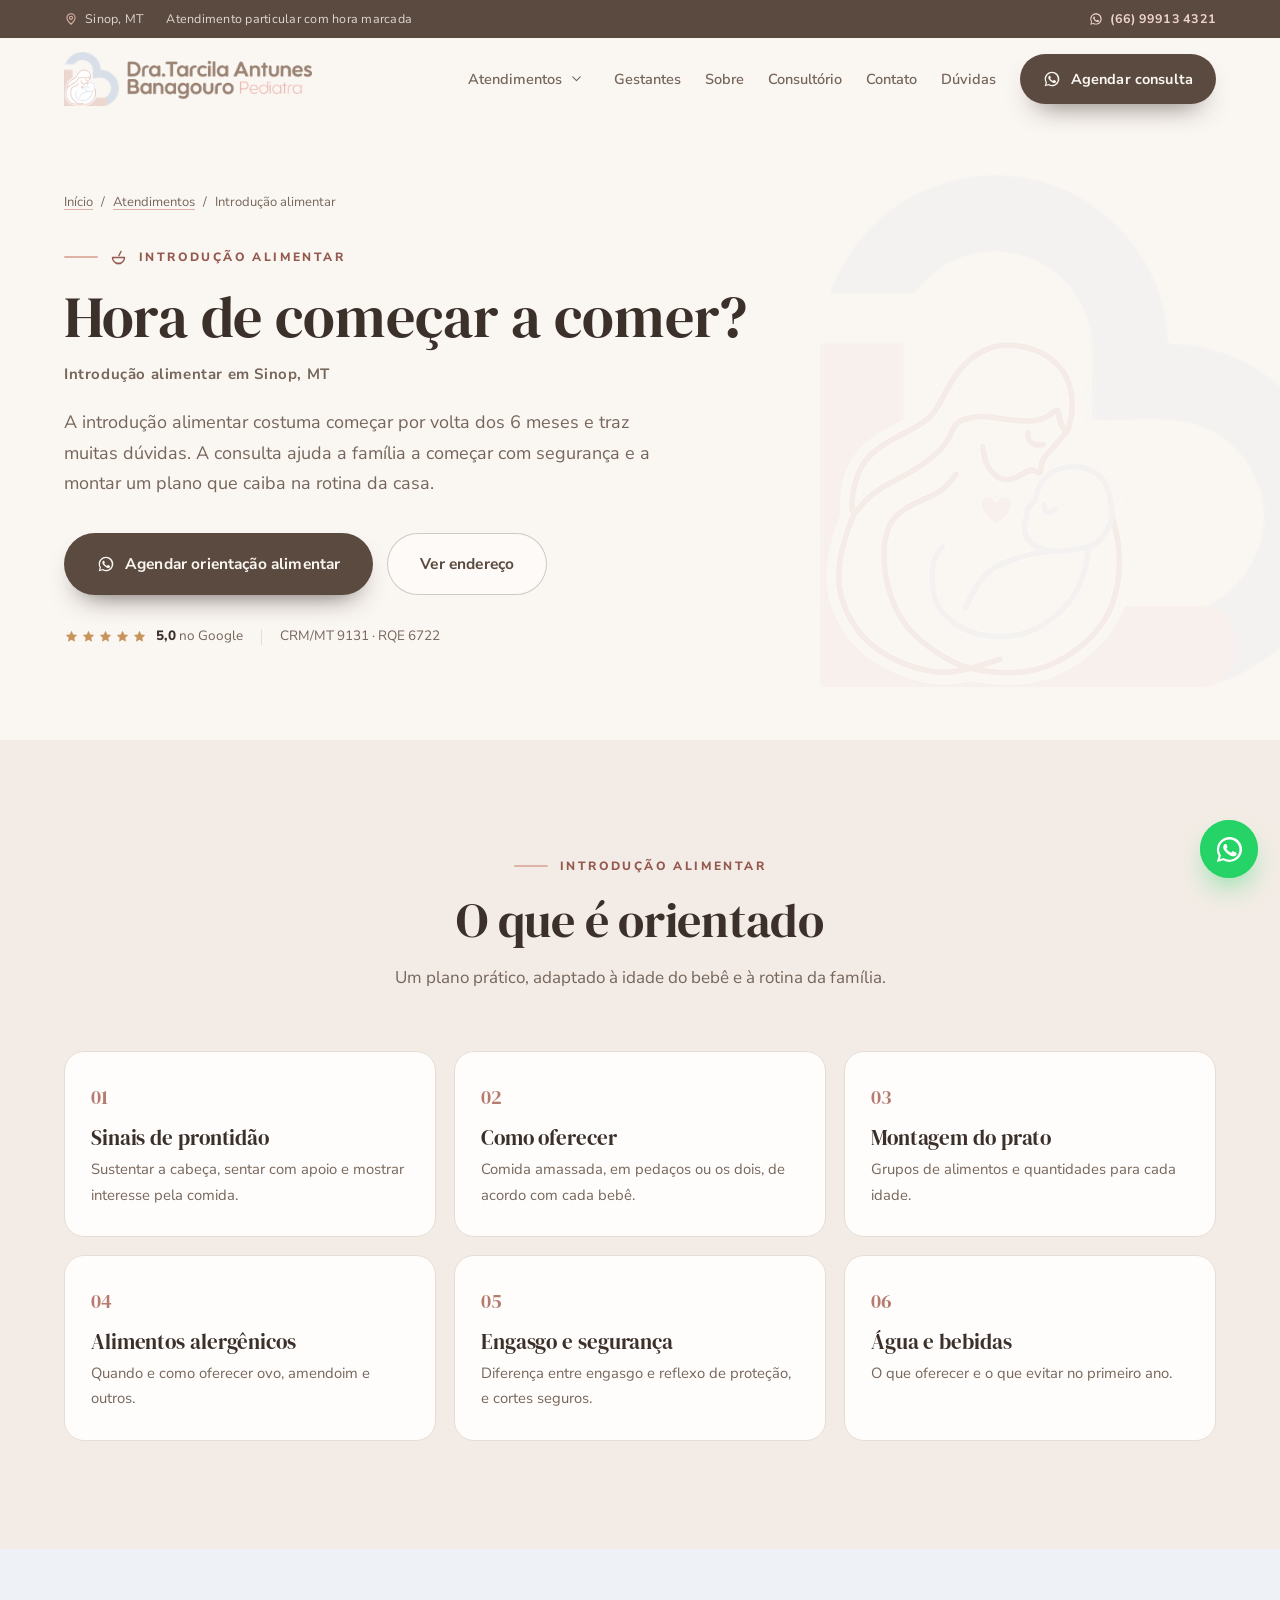
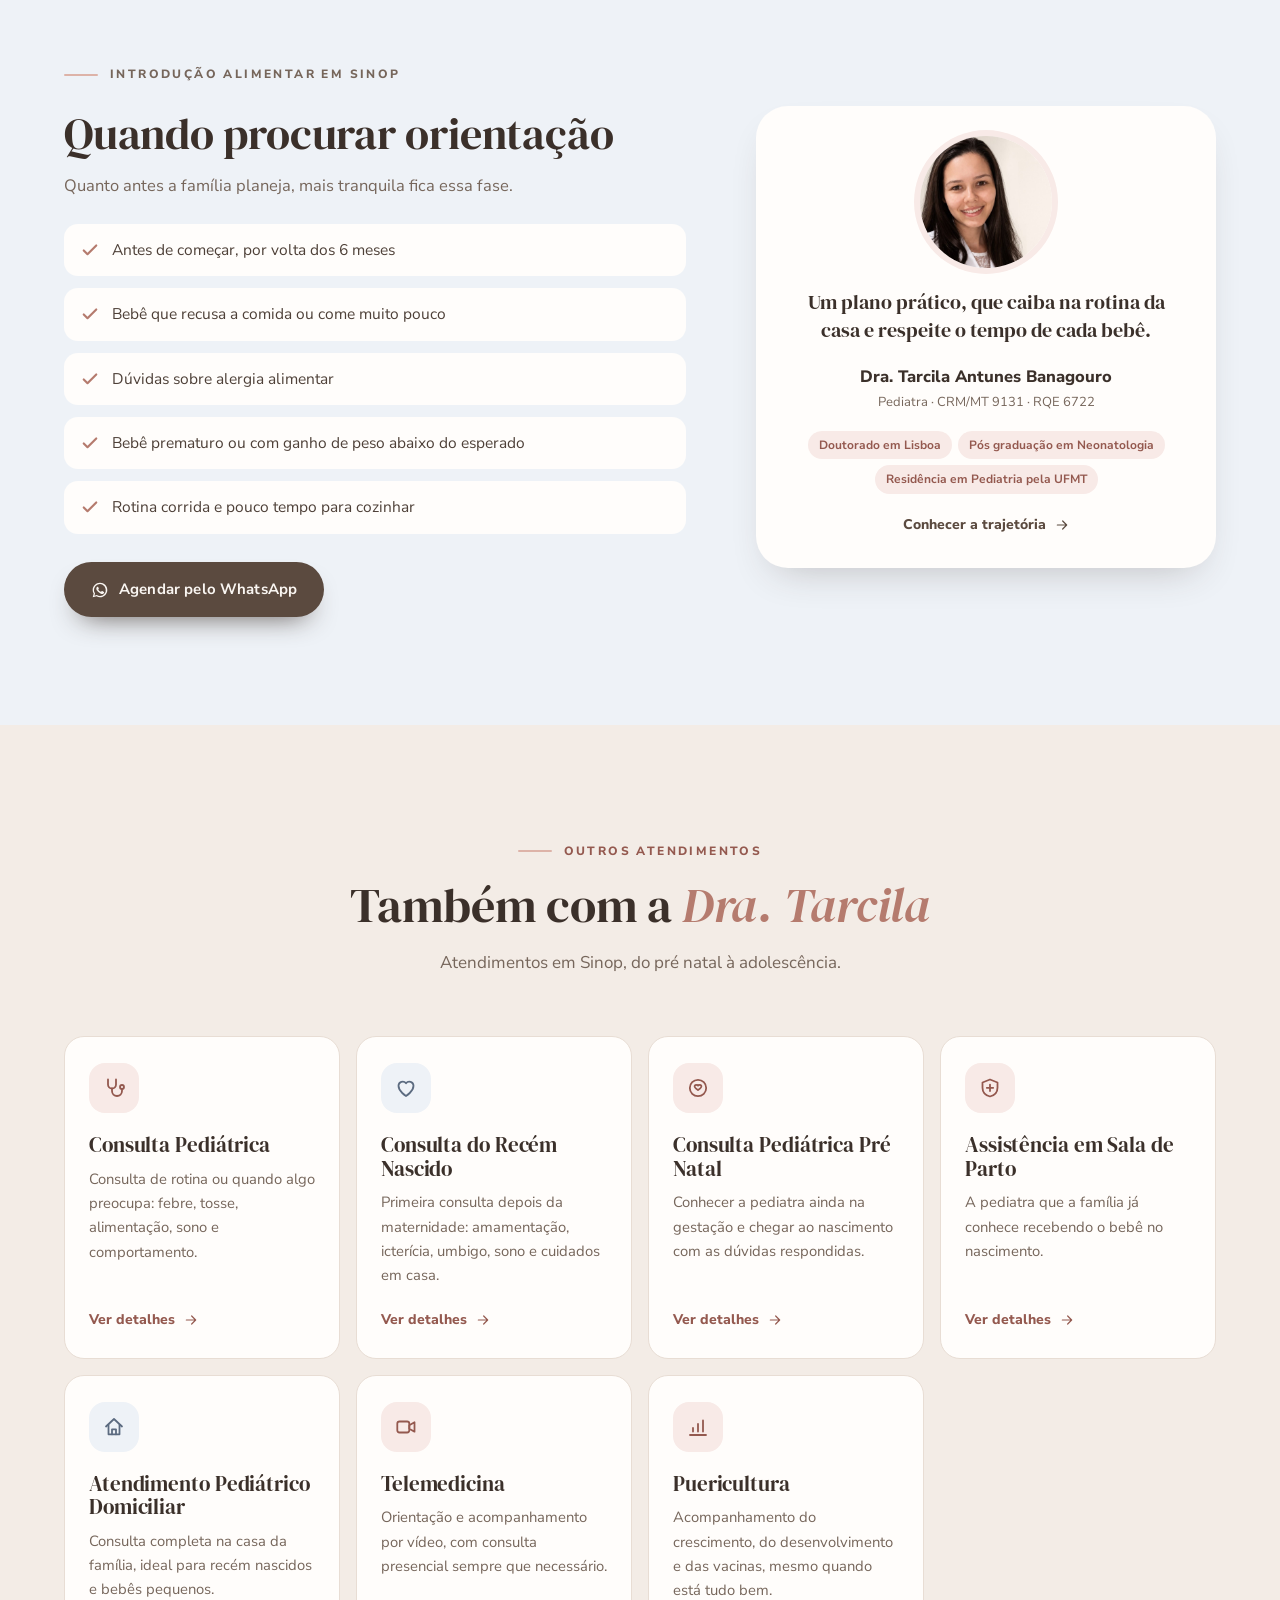
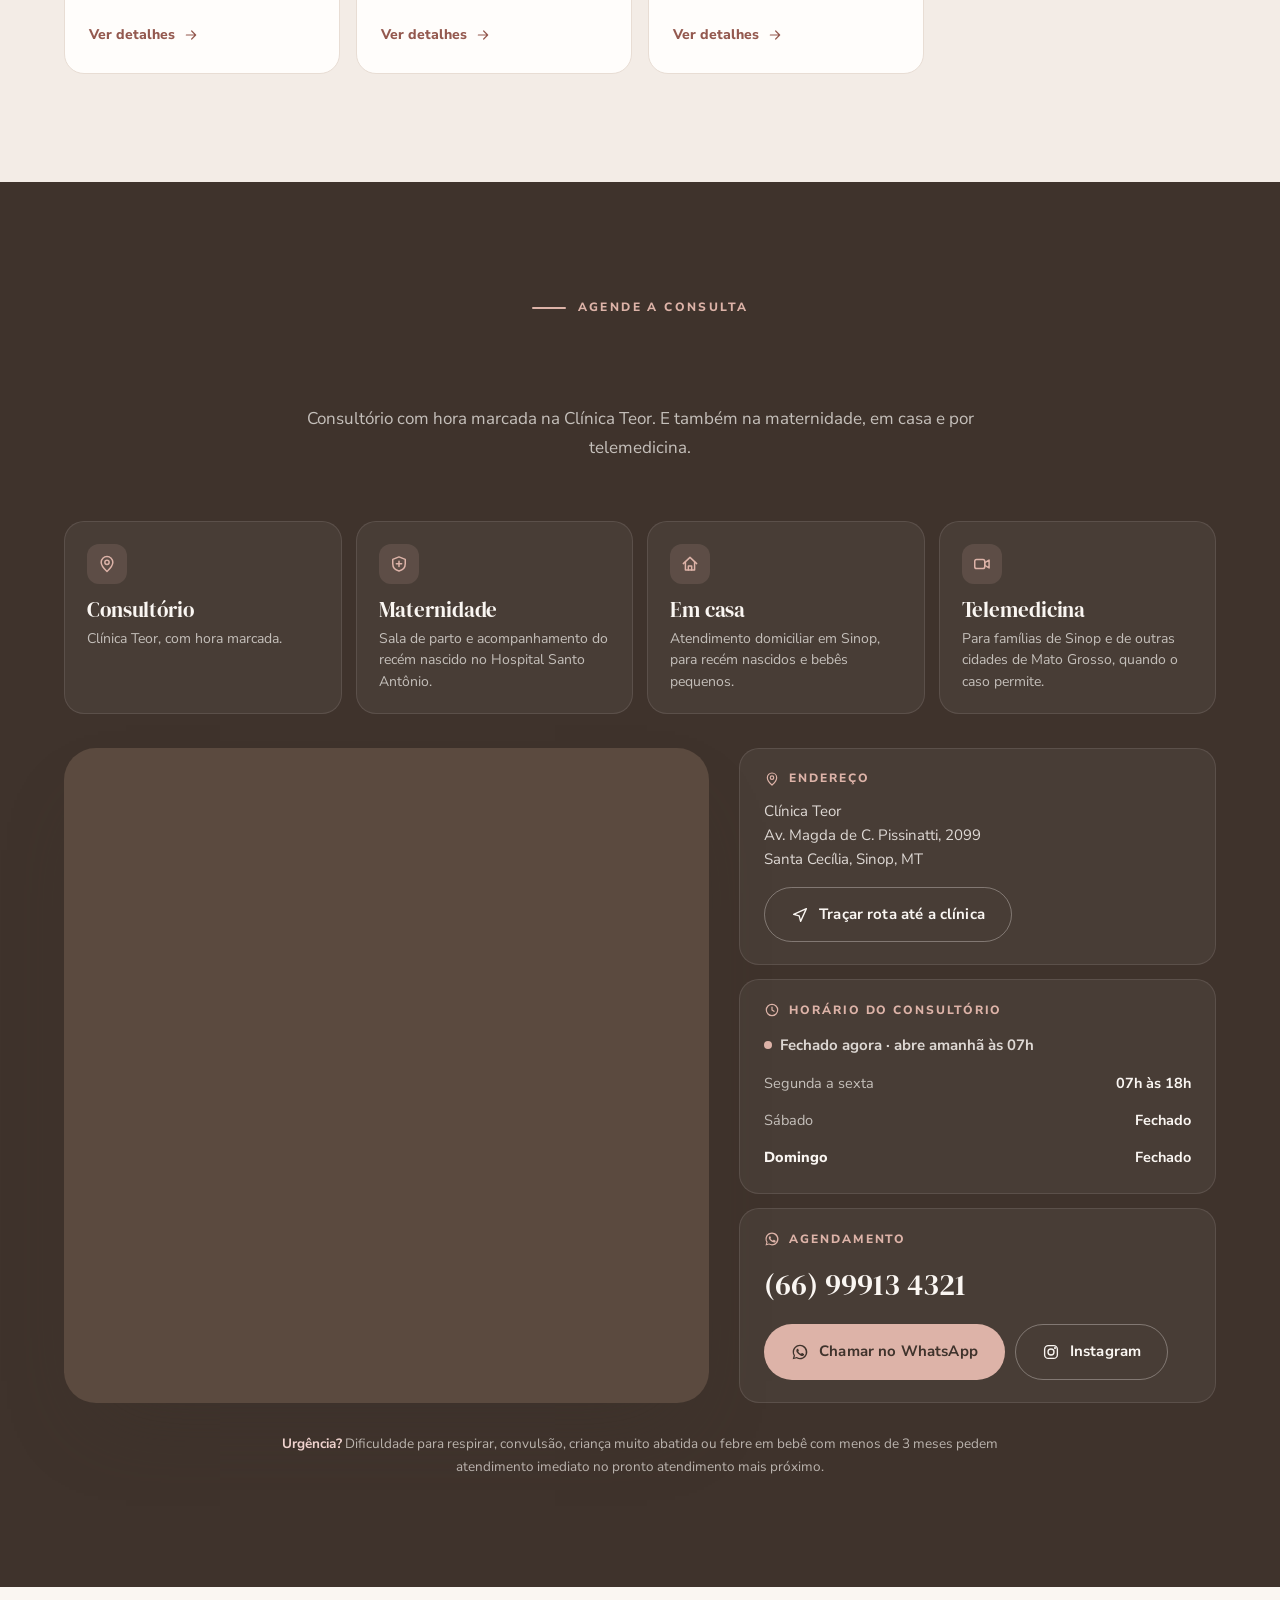
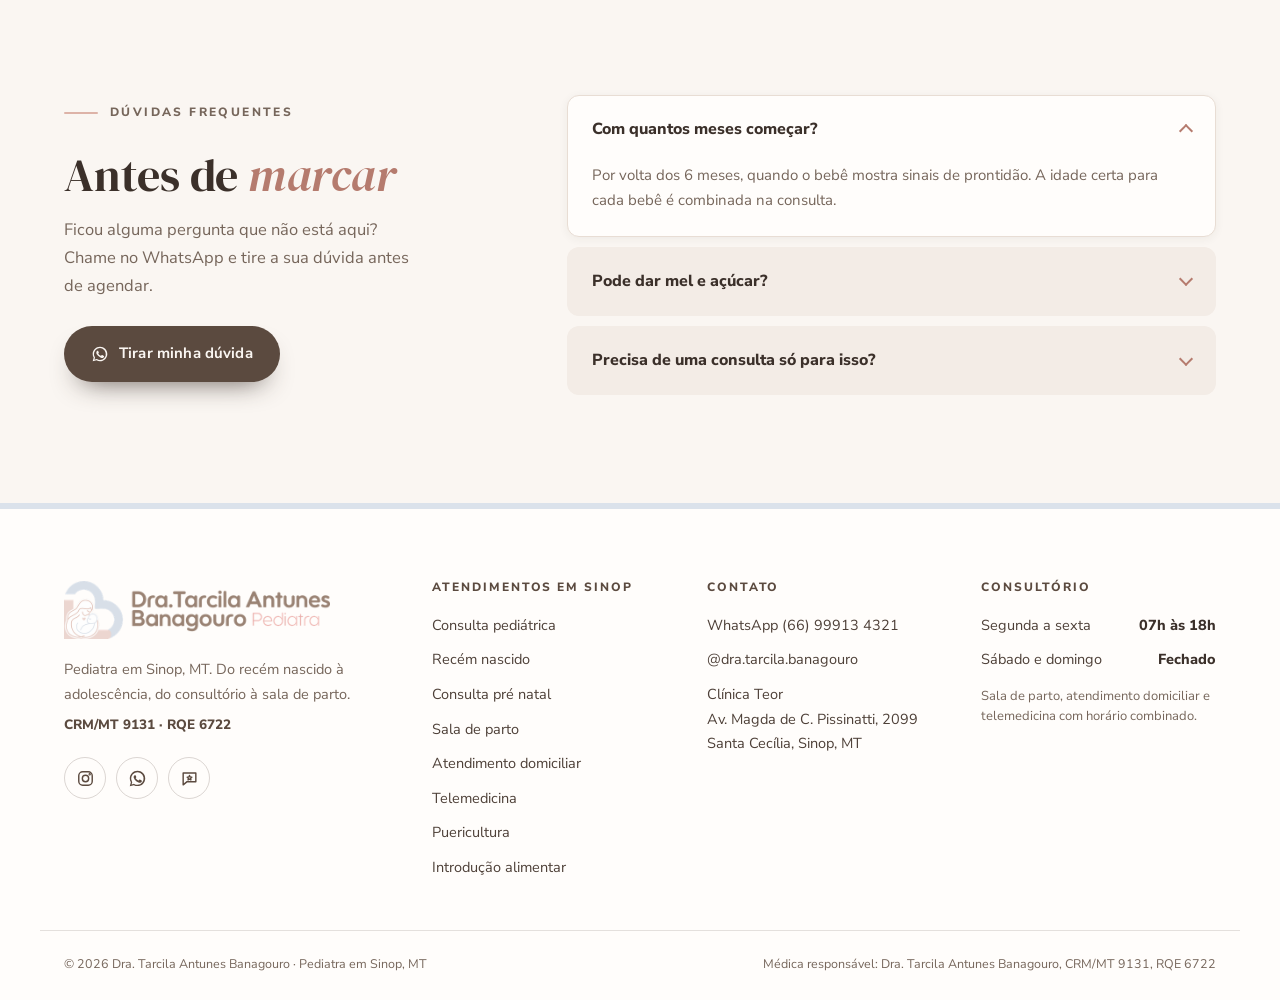
==== alimentacao/index.html @ 98c17cc5 "Celular: fecho da secao de gestantes sempre em 2 linhas Co-Authored-By: Claude Sonnet 5.5 <noreply@a" ====
<!doctype html>
<html lang="pt-BR">
<head>
<meta charset="utf-8">
<meta name="viewport" content="width=device-width, initial-scale=1, viewport-fit=cover">
<title>Introdução Alimentar em Sinop MT | Pediatra Dra. Tarcila Antunes Banagouro</title>
<meta name="description" content="Orientação de introdução alimentar em Sinop, MT: quando começar, sinais de prontidão, como oferecer e como montar o prato do bebê. Pediatra em Sinop.">
<meta name="robots" content="noindex, nofollow">
<link rel="canonical" href="https://www.dratarcilabanagouro.com.br/alimentacao/">
<meta name="geo.region" content="BR-MT">
<meta name="geo.placename" content="Sinop">
<meta name="geo.position" content="-11.834095;-55.535219">
<meta property="og:type" content="website">
<meta property="og:locale" content="pt_BR">
<meta property="og:site_name" content="Dra. Tarcila Antunes Banagouro">
<meta property="og:title" content="Introdução Alimentar em Sinop MT | Pediatra Dra. Tarcila Antunes Banagouro">
<meta property="og:description" content="Orientação de introdução alimentar em Sinop, MT: quando começar, sinais de prontidão, como oferecer e como montar o prato do bebê. Pediatra em Sinop.">
<meta property="og:url" content="https://www.dratarcilabanagouro.com.br/alimentacao/">
<meta property="og:image" content="https://www.dratarcilabanagouro.com.br/assets/img/og.jpg">
<meta property="og:image:width" content="1200">
<meta property="og:image:height" content="630">
<meta name="twitter:card" content="summary_large_image">
<meta name="theme-color" content="#FAF6F2">
<link rel="icon" type="image/png" href="/assets/img/favicon-64.png">
<link rel="apple-touch-icon" href="/assets/img/apple-touch-icon.png">
<link rel="preconnect" href="https://fonts.googleapis.com">
<link rel="preconnect" href="https://fonts.gstatic.com" crossorigin>
<link rel="stylesheet" href="https://fonts.googleapis.com/css2?family=DM+Serif+Display:ital@0;1&family=Nunito+Sans:opsz,wght@6..12,400;6..12,600;6..12,700;6..12,800&display=swap">
<link rel="stylesheet" href="/assets/style.css?v=9fff2f66">
<script>document.documentElement.classList.add('js')</script>
<script type="application/ld+json">{"@context": "https://schema.org", "@type": "Physician", "@id": "https://www.dratarcilabanagouro.com.br/#dra-tarcila", "name": "Dra. Tarcila Antunes Banagouro", "medicalSpecialty": "Pediatric", "description": "Pediatra em Sinop, MT. Consulta pediátrica, recém nascido, puericultura, consulta pré natal, sala de parto, atendimento domiciliar e telemedicina.", "url": "https://www.dratarcilabanagouro.com.br/", "image": "https://www.dratarcilabanagouro.com.br/assets/img/dra-tarcila-pediatra-sinop.jpg", "logo": "https://www.dratarcilabanagouro.com.br/assets/img/logo-simbolo.png", "telephone": "+5566999134321", "priceRange": "$$$", "address": {"@type": "PostalAddress", "streetAddress": "Av. Magda de C. Pissinatti, 2099, Clínica Teor", "addressLocality": "Sinop", "addressRegion": "MT", "postalCode": "78555-440", "addressCountry": "BR"}, "geo": {"@type": "GeoCoordinates", "latitude": -11.834095, "longitude": -55.535219}, "openingHoursSpecification": [{"@type": "OpeningHoursSpecification", "dayOfWeek": ["Monday", "Tuesday", "Wednesday", "Thursday", "Friday"], "opens": "07:00", "closes": "18:00"}], "areaServed": [{"@type": "City", "name": "Sinop"}, {"@type": "State", "name": "Mato Grosso"}], "hospitalAffiliation": {"@type": "Hospital", "name": "Hospital Santo Antônio", "address": {"@type": "PostalAddress", "addressLocality": "Sinop", "addressRegion": "MT", "addressCountry": "BR"}}, "alumniOf": [{"@type": "CollegeOrUniversity", "name": "UNIC"}, {"@type": "CollegeOrUniversity", "name": "Universidade Federal de Mato Grosso"}, {"@type": "CollegeOrUniversity", "name": "Universidade Católica Portuguesa"}], "availableService": [{"@type": "MedicalProcedure", "name": "Consulta Pediátrica"}, {"@type": "MedicalProcedure", "name": "Consulta do Recém Nascido"}, {"@type": "MedicalProcedure", "name": "Consulta Pediátrica Pré Natal"}, {"@type": "MedicalProcedure", "name": "Assistência em Sala de Parto"}, {"@type": "MedicalProcedure", "name": "Atendimento Pediátrico Domiciliar"}, {"@type": "MedicalProcedure", "name": "Telemedicina"}, {"@type": "MedicalProcedure", "name": "Puericultura"}, {"@type": "MedicalProcedure", "name": "Introdução Alimentar"}], "hasMap": "https://www.google.com/maps?cid=4104804225488390202", "sameAs": ["https://www.instagram.com/dra.tarcila.banagouro/", "https://www.google.com/maps?cid=4104804225488390202"], "isAcceptingNewPatients": true, "paymentAccepted": "Particular"}</script>
<script type="application/ld+json">{"@context": "https://schema.org", "@type": "FAQPage", "mainEntity": [{"@type": "Question", "name": "Com quantos meses começar?", "acceptedAnswer": {"@type": "Answer", "text": "Por volta dos 6 meses, quando o bebê mostra sinais de prontidão. A idade certa para cada bebê é combinada na consulta."}}, {"@type": "Question", "name": "Pode dar mel e açúcar?", "acceptedAnswer": {"@type": "Answer", "text": "Mel não deve ser oferecido antes de 1 ano, e o açúcar deve ser evitado até os 2 anos."}}, {"@type": "Question", "name": "Precisa de uma consulta só para isso?", "acceptedAnswer": {"@type": "Answer", "text": "Pode ser parte da consulta de rotina ou uma consulta dedicada, quando a família quer um plano mais detalhado."}}]}</script>
<script type="application/ld+json">{"@context": "https://schema.org", "@type": "BreadcrumbList", "itemListElement": [{"@type": "ListItem", "position": 1, "name": "Início", "item": "https://www.dratarcilabanagouro.com.br/"}, {"@type": "ListItem", "position": 2, "name": "Introdução alimentar", "item": "https://www.dratarcilabanagouro.com.br/alimentacao/"}]}</script>
<script type="application/ld+json">{"@context": "https://schema.org", "@type": "MedicalWebPage", "name": "Introdução Alimentar em Sinop MT | Pediatra Dra. Tarcila Antunes Banagouro", "url": "https://www.dratarcilabanagouro.com.br/alimentacao/", "inLanguage": "pt-BR", "about": {"@type": "MedicalProcedure", "name": "Introdução Alimentar"}, "author": {"@id": "https://www.dratarcilabanagouro.com.br/#dra-tarcila"}, "reviewedBy": {"@id": "https://www.dratarcilabanagouro.com.br/#dra-tarcila"}, "audience": {"@type": "PeopleAudience", "geographicArea": {"@type": "City", "name": "Sinop"}}}</script>
</head>
<body>
<a class="skip" href="#conteudo">Ir para o conteúdo</a>
<div class="progress" aria-hidden="true"><span id="progress"></span></div>
<svg width="0" height="0" style="position:absolute" aria-hidden="true" focusable="false">
  <symbol id="i-wa" viewBox="0 0 32 32"><path d="M16 3C8.8 3 3 8.8 3 16c0 2.3.6 4.5 1.8 6.4L3 29l6.8-1.8c1.9 1 4 1.6 6.2 1.6 7.2 0 13-5.8 13-13S23.2 3 16 3zm0 23.6c-2 0-3.9-.5-5.5-1.5l-.4-.2-4 1.1 1.1-3.9-.3-.4a10.5 10.5 0 1 1 9.1 4.9zm5.9-7.9c-.3-.2-1.9-.9-2.2-1-.3-.1-.5-.2-.7.2s-.8 1-1 1.2c-.2.2-.4.2-.7.1a8.6 8.6 0 0 1-4.3-3.7c-.3-.6.3-.5.9-1.7.1-.2 0-.4 0-.6s-.7-1.7-1-2.3c-.2-.6-.5-.5-.7-.5h-.6c-.2 0-.6.1-.9.4-.3.4-1.2 1.2-1.2 2.8s1.2 3.2 1.4 3.5c.2.2 2.4 3.7 5.9 5.1 2.2.9 3 1 4.1.8.7-.1 2-.8 2.2-1.6.3-.8.3-1.5.2-1.6-.1-.2-.3-.3-.6-.4z"/></symbol>
  <symbol id="i-star" viewBox="0 0 24 24"><path d="M12 2.8l2.8 5.8 6.3.9-4.6 4.4 1.1 6.3L12 17.2l-5.6 3 1.1-6.3L2.9 9.5l6.3-.9z"/></symbol>
  <symbol id="i-pin" viewBox="0 0 24 24"><path d="M12 21s-7-6.2-7-11a7 7 0 0 1 14 0c0 4.8-7 11-7 11z"/><circle cx="12" cy="10" r="2.6"/></symbol>
  <symbol id="i-route" viewBox="0 0 24 24"><path d="M3.5 11.2l17-7.7-7.7 17-1.9-7.4z"/></symbol>
  <symbol id="i-ig" viewBox="0 0 24 24"><rect x="3.5" y="3.5" width="17" height="17" rx="5"/><circle cx="12" cy="12" r="4"/><circle cx="17.3" cy="6.7" r=".6"/></symbol>
  <symbol id="i-clock" viewBox="0 0 24 24"><circle cx="12" cy="12" r="8.5"/><path d="M12 7.5V12l3 2"/></symbol>
  <symbol id="i-arrow" viewBox="0 0 24 24"><path d="M5 12h14M13 6l6 6-6 6"/></symbol>
  <symbol id="i-check" viewBox="0 0 24 24"><path d="M4.5 12.5l4.5 4.5 10.5-10.5"/></symbol>
  <symbol id="i-chev" viewBox="0 0 24 24"><path d="M6 9.5l6 6 6-6"/></symbol>
  <symbol id="i-review" viewBox="0 0 24 24"><path d="M4 5h16v11H9l-5 4z"/><path d="M12 8.2l.9 1.9 2 .3-1.5 1.4.4 2-1.8-1-1.8 1 .4-2-1.5-1.4 2-.3z"/></symbol>
  <symbol id="i-prenatal" viewBox="0 0 24 24"><circle cx="12" cy="12" r="8.2"/><path d="M12 9.6c-.9-1.1-2.6-1.1-3.3.1-.6 1.1.2 2.1 3.3 4.4 3.1-2.3 3.9-3.3 3.3-4.4-.7-1.2-2.4-1.2-3.3-.1z"/></symbol>
  <symbol id="i-assist" viewBox="0 0 24 24"><path d="M12 3.5l7.5 3v5.2c0 4.4-3.1 7.6-7.5 8.8-4.4-1.2-7.5-4.4-7.5-8.8V6.5z"/><path d="M12 8.6v6.4M8.8 11.8h6.4"/></symbol>
  <symbol id="i-home" viewBox="0 0 24 24"><path d="M4 11.5L12 4l8 7.5"/><path d="M6.5 10v9.3h11V10"/><path d="M10 19.3v-5h4v5"/></symbol>
  <symbol id="i-video" viewBox="0 0 24 24"><rect x="3.3" y="6.5" width="12" height="11" rx="2.2"/><path d="M15.3 10.3l5.2-3v9.4l-5.2-3z"/></symbol>
  <symbol id="i-steth" viewBox="0 0 24 24"><path d="M6 3.5v5a4 4 0 0 0 8 0v-5"/><path d="M10 12.5v2.5a5 5 0 0 0 10 0v-2"/><circle cx="20" cy="11" r="2"/></symbol>
  <symbol id="i-grow" viewBox="0 0 24 24"><path d="M4 20h16"/><path d="M7 16.5v-3.5M12 16.5V9M17 16.5V5.5"/></symbol>
  <symbol id="i-heart" viewBox="0 0 24 24"><path d="M12 20s-7.5-4.6-7.5-10.2A4.2 4.2 0 0 1 12 7.2a4.2 4.2 0 0 1 7.5 2.6C19.5 15.4 12 20 12 20z"/></symbol>
  <symbol id="i-bowl" viewBox="0 0 24 24"><path d="M3.5 12h17a8.5 8.5 0 0 1-17 0z"/><path d="M15.5 3.5l-3 6"/><path d="M9 20.5h6"/></symbol>
  <symbol id="i-cap" viewBox="0 0 24 24"><path d="M2.5 9.5L12 5l9.5 4.5L12 14z"/><path d="M6.5 11.5v4.2c0 1.6 2.5 3 5.5 3s5.5-1.4 5.5-3v-4.2"/><path d="M21.5 9.5v5"/></symbol>
  <symbol id="i-phone" viewBox="0 0 24 24"><path d="M6.5 4h3l1.5 4-2 1.5a11 11 0 0 0 5.5 5.5L16 13l4 1.5v3a2 2 0 0 1-2.2 2A15.5 15.5 0 0 1 4 6.2 2 2 0 0 1 6.5 4z"/></symbol>
</svg>
<div class="topbar">
  <div class="wrap topbar-in">
    <span class="tb-item"><svg class="ic" aria-hidden="true" focusable="false"><use href="#i-pin"></use></svg>Sinop, MT</span>
    <span class="tb-item tb-hide">Atendimento particular com hora marcada</span>
    <a class="tb-link" href="https://wa.me/5566999134321?text=Ol%C3%A1%21%20Vim%20pelo%20site%20e%20gostaria%20de%20agendar%20uma%20consulta%20com%20a%20Dra.%20Tarcila." target="_blank" rel="noopener"><svg class="ic fill" aria-hidden="true" focusable="false"><use href="#i-wa"></use></svg>(66) 99913 4321</a>
  </div>
</div>
<div class="nav-backdrop" id="navBackdrop" aria-hidden="true"></div>
<header class="header" id="header">
  <div class="wrap header-in">
    <a class="brand" href="/" aria-label="Dra. Tarcila Antunes Banagouro, pediatra em Sinop. Página inicial">
      <img src="/assets/img/logo-horizontal.png" alt="" width="303" height="66">
    </a>
    <nav class="nav" id="nav" aria-label="Principal">
      <div class="nav-item has-sub">
        <a class="nav-link" href="/#atendimentos">Atendimentos</a>
        <button class="sub-toggle" type="button" aria-expanded="false" aria-controls="sub-atend" aria-label="Mostrar todos os atendimentos"><svg class="ic" aria-hidden="true" focusable="false"><use href="#i-chev"></use></svg></button>
        <div class="sub" id="sub-atend"><a href="/consulta/"><svg class="ic" aria-hidden="true" focusable="false"><use href="#i-steth"></use></svg><span>Consulta pediátrica</span></a><a href="/bebe/"><svg class="ic" aria-hidden="true" focusable="false"><use href="#i-heart"></use></svg><span>Recém nascido</span></a><a href="/prenatal/"><svg class="ic" aria-hidden="true" focusable="false"><use href="#i-prenatal"></use></svg><span>Consulta pré natal</span></a><a href="/parto/"><svg class="ic" aria-hidden="true" focusable="false"><use href="#i-assist"></use></svg><span>Sala de parto</span></a><a href="/domiciliar/"><svg class="ic" aria-hidden="true" focusable="false"><use href="#i-home"></use></svg><span>Atendimento domiciliar</span></a><a href="/telemedicina/"><svg class="ic" aria-hidden="true" focusable="false"><use href="#i-video"></use></svg><span>Telemedicina</span></a><a href="/puericultura/"><svg class="ic" aria-hidden="true" focusable="false"><use href="#i-grow"></use></svg><span>Puericultura</span></a><a href="/alimentacao/" aria-current="page"><svg class="ic" aria-hidden="true" focusable="false"><use href="#i-bowl"></use></svg><span>Introdução alimentar</span></a></div>
      </div>
      <a class="nav-link" href="/#gestantes">Gestantes</a>
      <a class="nav-link" href="/#sobre">Sobre</a>
      <a class="nav-link" href="/#espaco">Consultório</a>
      <a class="nav-link" href="/#contato">Contato</a>
      <a class="nav-link" href="/#duvidas">Dúvidas</a>
      <a class="btn btn-1 nav-cta" href="https://wa.me/5566999134321?text=Ol%C3%A1%21%20Vim%20pelo%20site%20e%20gostaria%20de%20agendar%20uma%20consulta%20com%20a%20Dra.%20Tarcila." target="_blank" rel="noopener"><svg class="ic fill" aria-hidden="true" focusable="false"><use href="#i-wa"></use></svg>Agendar consulta</a>
    </nav>
    <button class="burger" id="burger" type="button" aria-label="Abrir menu" aria-expanded="false" aria-controls="nav"><span></span><span></span><span></span></button>
  </div>
</header>
<main id="conteudo">
<section class="hero hero-sub">
  <div class="hero-pattern" aria-hidden="true"></div>
  <img class="hero-mark" src="/assets/img/logo-simbolo.png" alt="" aria-hidden="true" width="512" height="504">
  <div class="wrap">
    <div class="hero-copy hero-copy-sub">
      <nav class="crumbs reveal" aria-label="Você está em"><a href="/">Início</a><span aria-hidden="true">/</span><a href="/#atendimentos">Atendimentos</a><span aria-hidden="true">/</span><span aria-current="page">Introdução alimentar</span></nav>
      <p class="kicker reveal"><svg class="ic" aria-hidden="true" focusable="false"><use href="#i-bowl"></use></svg>Introdução Alimentar</p>
      <h1 class="reveal d1">Hora de começar a comer? <span class="h1-sub">Introdução alimentar em Sinop, MT</span></h1>
      <p class="lede reveal d2">A introdução alimentar costuma começar por volta dos 6 meses e traz muitas dúvidas. A consulta ajuda a família a começar com segurança e a montar um plano que caiba na rotina da casa.</p>
      <div class="hero-cta reveal d3">
        <a class="btn btn-1 btn-lg" href="https://wa.me/5566999134321?text=Ol%C3%A1%21%20Vim%20pelo%20site%20e%20gostaria%20de%20agendar%20uma%20orienta%C3%A7%C3%A3o%20de%20introdu%C3%A7%C3%A3o%20alimentar%20com%20a%20Dra.%20Tarcila." target="_blank" rel="noopener"><svg class="ic fill" aria-hidden="true" focusable="false"><use href="#i-wa"></use></svg>Agendar orientação alimentar</a>
        <a class="btn btn-ghost btn-lg" href="#contato">Ver endereço</a>
      </div>
      <div class="reveal d4"><div class="proof">
        <a href="https://www.google.com/maps?cid=4104804225488390202" target="_blank" rel="noopener"><span class="stars" aria-hidden="true"><svg class="ic fill" aria-hidden="true" focusable="false"><use href="#i-star"></use></svg><svg class="ic fill" aria-hidden="true" focusable="false"><use href="#i-star"></use></svg><svg class="ic fill" aria-hidden="true" focusable="false"><use href="#i-star"></use></svg><svg class="ic fill" aria-hidden="true" focusable="false"><use href="#i-star"></use></svg><svg class="ic fill" aria-hidden="true" focusable="false"><use href="#i-star"></use></svg></span><span><b>5,0</b> no Google</span></a>
        <span class="proof-sep" aria-hidden="true"></span>
        <span>CRM/MT 9131 · RQE 6722</span>
      </div></div>
    </div>
  </div>
</section>

<section class="section evals-sec">
  <div class="wrap">
    <header class="sec-head">
      <p class="kicker reveal">Introdução alimentar</p>
      <h2 class="reveal d1">O que é orientado</h2>
      <p class="sec-sub reveal d2">Um plano prático, adaptado à idade do bebê e à rotina da família.</p>
    </header>
    <div class="evals">
      <div class="eval reveal d0"><span class="eval-n">01</span><h3>Sinais de prontidão</h3><p>Sustentar a cabeça, sentar com apoio e mostrar interesse pela comida.</p></div>
      <div class="eval reveal d1"><span class="eval-n">02</span><h3>Como oferecer</h3><p>Comida amassada, em pedaços ou os dois, de acordo com cada bebê.</p></div>
      <div class="eval reveal d2"><span class="eval-n">03</span><h3>Montagem do prato</h3><p>Grupos de alimentos e quantidades para cada idade.</p></div>
      <div class="eval reveal d0"><span class="eval-n">04</span><h3>Alimentos alergênicos</h3><p>Quando e como oferecer ovo, amendoim e outros.</p></div>
      <div class="eval reveal d1"><span class="eval-n">05</span><h3>Engasgo e segurança</h3><p>Diferença entre engasgo e reflexo de proteção, e cortes seguros.</p></div>
      <div class="eval reveal d2"><span class="eval-n">06</span><h3>Água e bebidas</h3><p>O que oferecer e o que evitar no primeiro ano.</p></div>
    </div>
  </div>
</section>

<section class="section quando">
  <div class="wrap quando-in">
    <div class="quando-copy">
      <p class="kicker reveal">Introdução alimentar em Sinop</p>
      <h2 class="reveal d1">Quando procurar orientação</h2>
      <p class="reveal d2">Quanto antes a família planeja, mais tranquila fica essa fase.</p>
      <ul class="checks reveal d2">
        <li><svg class="ic" aria-hidden="true" focusable="false"><use href="#i-check"></use></svg><span>Antes de começar, por volta dos 6 meses</span></li>
        <li><svg class="ic" aria-hidden="true" focusable="false"><use href="#i-check"></use></svg><span>Bebê que recusa a comida ou come muito pouco</span></li>
        <li><svg class="ic" aria-hidden="true" focusable="false"><use href="#i-check"></use></svg><span>Dúvidas sobre alergia alimentar</span></li>
        <li><svg class="ic" aria-hidden="true" focusable="false"><use href="#i-check"></use></svg><span>Bebê prematuro ou com ganho de peso abaixo do esperado</span></li>
        <li><svg class="ic" aria-hidden="true" focusable="false"><use href="#i-check"></use></svg><span>Rotina corrida e pouco tempo para cozinhar</span></li>
      </ul>
      
      <a class="btn btn-1 reveal d3" href="https://wa.me/5566999134321?text=Ol%C3%A1%21%20Vim%20pelo%20site%20e%20gostaria%20de%20agendar%20uma%20orienta%C3%A7%C3%A3o%20de%20introdu%C3%A7%C3%A3o%20alimentar%20com%20a%20Dra.%20Tarcila." target="_blank" rel="noopener"><svg class="ic fill" aria-hidden="true" focusable="false"><use href="#i-wa"></use></svg>Agendar pelo WhatsApp</a>
    </div>
    <aside class="medica reveal d2" aria-label="Sobre a pediatra">
      <img src="/assets/img/dra-tarcila-pediatra-sinop.jpg" alt="Dra. Tarcila Antunes Banagouro" width="780" height="975" loading="lazy">
      <blockquote><p>Um plano prático, que caiba na rotina da casa e respeite o tempo de cada bebê.</p></blockquote>
      <p class="medica-nome">Dra. Tarcila Antunes Banagouro</p>
      <p class="medica-crm">Pediatra · CRM/MT 9131 · RQE 6722</p>
      <ul class="medica-tags">
        <li>Doutorado em Lisboa</li><li>Pós graduação em Neonatologia</li><li>Residência em Pediatria pela UFMT</li>
      </ul>
      <a class="medica-link" href="/#sobre">Conhecer a trajetória <svg class="ic" aria-hidden="true" focusable="false"><use href="#i-arrow"></use></svg></a>
    </aside>
  </div>
</section>
<section class="section outros">
  <div class="wrap">
    <header class="sec-head">
      <p class="kicker reveal">Outros atendimentos</p>
      <h2 class="reveal d1">Também com a <em>Dra. Tarcila</em></h2>
      <p class="sec-sub reveal d2">Atendimentos em Sinop, do pré natal à adolescência.</p>
    </header>
    <div class="cards cards-sm">
      <article class="card reveal">
        <span class="card-ic"><svg class="ic" aria-hidden="true" focusable="false"><use href="#i-steth"></use></svg></span>
        <h3>Consulta Pediátrica</h3>
        <p>Consulta de rotina ou quando algo preocupa: febre, tosse, alimentação, sono e comportamento.</p>
        <a class="card-link" href="/consulta/">Ver detalhes <svg class="ic" aria-hidden="true" focusable="false"><use href="#i-arrow"></use></svg></a>
      </article>
      <article class="card reveal">
        <span class="card-ic"><svg class="ic" aria-hidden="true" focusable="false"><use href="#i-heart"></use></svg></span>
        <h3>Consulta do Recém Nascido</h3>
        <p>Primeira consulta depois da maternidade: amamentação, icterícia, umbigo, sono e cuidados em casa.</p>
        <a class="card-link" href="/bebe/">Ver detalhes <svg class="ic" aria-hidden="true" focusable="false"><use href="#i-arrow"></use></svg></a>
      </article>
      <article class="card reveal">
        <span class="card-ic"><svg class="ic" aria-hidden="true" focusable="false"><use href="#i-prenatal"></use></svg></span>
        <h3>Consulta Pediátrica Pré Natal</h3>
        <p>Conhecer a pediatra ainda na gestação e chegar ao nascimento com as dúvidas respondidas.</p>
        <a class="card-link" href="/prenatal/">Ver detalhes <svg class="ic" aria-hidden="true" focusable="false"><use href="#i-arrow"></use></svg></a>
      </article>
      <article class="card reveal">
        <span class="card-ic"><svg class="ic" aria-hidden="true" focusable="false"><use href="#i-assist"></use></svg></span>
        <h3>Assistência em Sala de Parto</h3>
        <p>A pediatra que a família já conhece recebendo o bebê no nascimento.</p>
        <a class="card-link" href="/parto/">Ver detalhes <svg class="ic" aria-hidden="true" focusable="false"><use href="#i-arrow"></use></svg></a>
      </article>
      <article class="card reveal">
        <span class="card-ic"><svg class="ic" aria-hidden="true" focusable="false"><use href="#i-home"></use></svg></span>
        <h3>Atendimento Pediátrico Domiciliar</h3>
        <p>Consulta completa na casa da família, ideal para recém nascidos e bebês pequenos.</p>
        <a class="card-link" href="/domiciliar/">Ver detalhes <svg class="ic" aria-hidden="true" focusable="false"><use href="#i-arrow"></use></svg></a>
      </article>
      <article class="card reveal">
        <span class="card-ic"><svg class="ic" aria-hidden="true" focusable="false"><use href="#i-video"></use></svg></span>
        <h3>Telemedicina</h3>
        <p>Orientação e acompanhamento por vídeo, com consulta presencial sempre que necessário.</p>
        <a class="card-link" href="/telemedicina/">Ver detalhes <svg class="ic" aria-hidden="true" focusable="false"><use href="#i-arrow"></use></svg></a>
      </article>
      <article class="card reveal">
        <span class="card-ic"><svg class="ic" aria-hidden="true" focusable="false"><use href="#i-grow"></use></svg></span>
        <h3>Puericultura</h3>
        <p>Acompanhamento do crescimento, do desenvolvimento e das vacinas, mesmo quando está tudo bem.</p>
        <a class="card-link" href="/puericultura/">Ver detalhes <svg class="ic" aria-hidden="true" focusable="false"><use href="#i-arrow"></use></svg></a>
      </article>
    </div>
  </div>
</section>

<section class="section contato" id="contato">
  <div class="wrap">
    <header class="sec-head sec-head-light">
      <p class="kicker reveal">Agende a consulta</p>
      <h2 class="reveal d1">Pediatra em <em>Sinop, Mato Grosso</em></h2>
      <p class="sec-sub reveal d2">Consultório com hora marcada na Clínica Teor. E também na maternidade, em casa e por telemedicina.</p>
    </header>
    <div class="locais">
      <div class="local reveal d0">
        <span class="local-ic"><svg class="ic" aria-hidden="true" focusable="false"><use href="#i-pin"></use></svg></span>
        <h3>Consultório</h3>
        <p>Clínica Teor, com hora marcada.</p>
      </div>
      <div class="local reveal d1">
        <span class="local-ic"><svg class="ic" aria-hidden="true" focusable="false"><use href="#i-assist"></use></svg></span>
        <h3>Maternidade</h3>
        <p>Sala de parto e acompanhamento do recém nascido no Hospital Santo Antônio.</p>
      </div>
      <div class="local reveal d2">
        <span class="local-ic"><svg class="ic" aria-hidden="true" focusable="false"><use href="#i-home"></use></svg></span>
        <h3>Em casa</h3>
        <p>Atendimento domiciliar em Sinop, para recém nascidos e bebês pequenos.</p>
      </div>
      <div class="local reveal d3">
        <span class="local-ic"><svg class="ic" aria-hidden="true" focusable="false"><use href="#i-video"></use></svg></span>
        <h3>Telemedicina</h3>
        <p>Para famílias de Sinop e de outras cidades de Mato Grosso, quando o caso permite.</p>
      </div>
    </div>
    <div class="agende-in">
      <div class="mapa reveal">
        <iframe src="https://www.google.com/maps?q=Cl%C3%ADnica%20Teor%2C%20Av.%20Magda%20de%20C.%20Pissinatti%2C%202099%2C%20Santa%20Cec%C3%ADlia%2C%20Sinop%20MT&z=16&hl=pt-BR&output=embed" title="Mapa da Clínica Teor, em Sinop" loading="lazy" referrerpolicy="no-referrer-when-downgrade" allowfullscreen></iframe>
      </div>
      <div class="agende-info">
        <div class="info-bloco reveal d1">
          <h3><svg class="ic" aria-hidden="true" focusable="false"><use href="#i-pin"></use></svg>Endereço</h3>
          <p>Clínica Teor<br>Av. Magda de C. Pissinatti, 2099<br>Santa Cecília, Sinop, MT</p>
          <a class="btn btn-line" href="https://www.google.com/maps/dir/?api=1&destination=Cl%C3%ADnica%20Teor%2C%20Av.%20Magda%20de%20C.%20Pissinatti%2C%202099%2C%20Santa%20Cec%C3%ADlia%2C%20Sinop%20MT" target="_blank" rel="noopener"><svg class="ic" aria-hidden="true" focusable="false"><use href="#i-route"></use></svg>Traçar rota até a clínica</a>
        </div>
        <div class="info-bloco reveal d2">
          <h3><svg class="ic" aria-hidden="true" focusable="false"><use href="#i-clock"></use></svg>Horário do consultório</h3>
          <p class="status" data-status>Segunda a sexta, 07h às 18h</p>
          <ul class="horarios">
            <li data-dia="util"><span>Segunda a sexta</span><b>07h às 18h</b></li>
            <li data-dia="sab"><span>Sábado</span><b>Fechado</b></li>
            <li data-dia="dom"><span>Domingo</span><b>Fechado</b></li>
          </ul>
        </div>
        <div class="info-bloco reveal d3">
          <h3><svg class="ic fill" aria-hidden="true" focusable="false"><use href="#i-wa"></use></svg>Agendamento</h3>
          <a class="telefone" href="https://wa.me/5566999134321?text=Ol%C3%A1%21%20Vim%20pelo%20site%20e%20gostaria%20de%20agendar%20uma%20consulta%20com%20a%20Dra.%20Tarcila." target="_blank" rel="noopener">(66) 99913 4321</a>
          <div class="agende-botoes">
            <a class="btn btn-2" href="https://wa.me/5566999134321?text=Ol%C3%A1%21%20Vim%20pelo%20site%20e%20gostaria%20de%20agendar%20uma%20consulta%20com%20a%20Dra.%20Tarcila." target="_blank" rel="noopener"><svg class="ic fill" aria-hidden="true" focusable="false"><use href="#i-wa"></use></svg>Chamar no WhatsApp</a>
            <a class="btn btn-line" href="https://www.instagram.com/dra.tarcila.banagouro/" target="_blank" rel="noopener"><svg class="ic" aria-hidden="true" focusable="false"><use href="#i-ig"></use></svg>Instagram</a>
          </div>
        </div>
      </div>
    </div>
    <p class="urgencia reveal"><b>Urgência?</b> Dificuldade para respirar, convulsão, criança muito abatida ou febre em bebê com menos de 3 meses pedem atendimento imediato no pronto atendimento mais próximo.</p>
  </div>
</section>

<section class="section faq" id="duvidas">
  <div class="wrap faq-in">
    <div class="faq-side">
      <p class="kicker reveal">Dúvidas frequentes</p>
      <h2 class="reveal d1">Antes de <em>marcar</em></h2>
      <p class="reveal d2">Ficou alguma pergunta que não está aqui? Chame no WhatsApp e tire a sua dúvida antes de agendar.</p>
      <a class="btn btn-1 reveal d3" href="https://wa.me/5566999134321?text=Ol%C3%A1%21%20Vim%20pelo%20site%20e%20tenho%20uma%20d%C3%BAvida%20sobre%20o%20atendimento%20da%20Dra.%20Tarcila." target="_blank" rel="noopener"><svg class="ic fill" aria-hidden="true" focusable="false"><use href="#i-wa"></use></svg>Tirar minha dúvida</a>
    </div>
    <div class="faq-list">
        <details class="acc reveal d0" open><summary>Com quantos meses começar?</summary><div class="acc-body"><p>Por volta dos 6 meses, quando o bebê mostra sinais de prontidão. A idade certa para cada bebê é combinada na consulta.</p></div></details>
        <details class="acc reveal d1"><summary>Pode dar mel e açúcar?</summary><div class="acc-body"><p>Mel não deve ser oferecido antes de 1 ano, e o açúcar deve ser evitado até os 2 anos.</p></div></details>
        <details class="acc reveal d2"><summary>Precisa de uma consulta só para isso?</summary><div class="acc-body"><p>Pode ser parte da consulta de rotina ou uma consulta dedicada, quando a família quer um plano mais detalhado.</p></div></details>
    </div>
  </div>
</section>
</main>
<footer class="footer">
  <div class="wrap footer-in">
    <div class="foot-brand">
      <a href="/" aria-label="Dra. Tarcila Antunes Banagouro, página inicial"><img src="/assets/img/logo-horizontal.png" alt="Dra. Tarcila Antunes Banagouro, pediatra" width="303" height="66" loading="lazy"></a>
      <p>Pediatra em Sinop, MT. Do recém nascido à adolescência, do consultório à sala de parto.</p>
      <p class="foot-crm">CRM/MT 9131 · RQE 6722</p>
      <div class="socials">
        <a href="https://www.instagram.com/dra.tarcila.banagouro/" target="_blank" rel="noopener" aria-label="Instagram"><svg class="ic" aria-hidden="true" focusable="false"><use href="#i-ig"></use></svg></a>
        <a href="https://wa.me/5566999134321?text=Ol%C3%A1%21%20Vim%20pelo%20site%20e%20gostaria%20de%20agendar%20uma%20consulta%20com%20a%20Dra.%20Tarcila." target="_blank" rel="noopener" aria-label="WhatsApp"><svg class="ic fill" aria-hidden="true" focusable="false"><use href="#i-wa"></use></svg></a>
        <a href="https://www.google.com/maps?cid=4104804225488390202" target="_blank" rel="noopener" aria-label="Perfil no Google"><svg class="ic" aria-hidden="true" focusable="false"><use href="#i-review"></use></svg></a>
      </div>
    </div>
    <div class="foot-col">
      <h4>Atendimentos em Sinop</h4>
      <ul><li><a href="/consulta/">Consulta pediátrica</a></li><li><a href="/bebe/">Recém nascido</a></li><li><a href="/prenatal/">Consulta pré natal</a></li><li><a href="/parto/">Sala de parto</a></li><li><a href="/domiciliar/">Atendimento domiciliar</a></li><li><a href="/telemedicina/">Telemedicina</a></li><li><a href="/puericultura/">Puericultura</a></li><li><a href="/alimentacao/">Introdução alimentar</a></li></ul>
    </div>
    <div class="foot-col">
      <h4>Contato</h4>
      <ul>
        <li><a href="https://wa.me/5566999134321?text=Ol%C3%A1%21%20Vim%20pelo%20site%20e%20gostaria%20de%20agendar%20uma%20consulta%20com%20a%20Dra.%20Tarcila." target="_blank" rel="noopener">WhatsApp <span class="nw">(66) 99913 4321</span></a></li>
        <li><a href="https://www.instagram.com/dra.tarcila.banagouro/" target="_blank" rel="noopener">@dra.tarcila.banagouro</a></li>
        <li><a href="https://www.google.com/maps/dir/?api=1&destination=Cl%C3%ADnica%20Teor%2C%20Av.%20Magda%20de%20C.%20Pissinatti%2C%202099%2C%20Santa%20Cec%C3%ADlia%2C%20Sinop%20MT" target="_blank" rel="noopener">Clínica Teor<br>Av. Magda de C. Pissinatti, 2099<br>Santa Cecília, Sinop, MT</a></li>
      </ul>
    </div>
    <div class="foot-col">
      <h4>Consultório</h4>
      <ul class="hours">
        <li><span>Segunda a sexta</span><b>07h às 18h</b></li>
        <li><span>Sábado e domingo</span><b>Fechado</b></li>
      </ul>
      <p class="foot-note">Sala de parto, atendimento domiciliar e telemedicina com horário combinado.</p>
    </div>
  </div>
  <div class="wrap foot-bottom">
    <span>© <span id="ano">2026</span> Dra. Tarcila Antunes Banagouro · Pediatra em Sinop, MT</span>
    <span>Médica responsável: Dra. Tarcila Antunes Banagouro, CRM/MT 9131, RQE 6722</span>
  </div>
</footer>
<a class="wa-float" href="https://wa.me/5566999134321?text=Ol%C3%A1%21%20Vim%20pelo%20site%20e%20gostaria%20de%20agendar%20uma%20consulta%20com%20a%20Dra.%20Tarcila." target="_blank" rel="noopener" aria-label="Agendar pelo WhatsApp"><svg class="ic fill" aria-hidden="true" focusable="false"><use href="#i-wa"></use></svg><span class="wa-pulse" aria-hidden="true"></span></a>
<div class="lightbox" id="lightbox" role="dialog" aria-modal="true" aria-label="Foto ampliada" hidden>
  <button class="lb-close" id="lbClose" type="button" aria-label="Fechar">×</button>
  <figure><img id="lbImg" src="" alt=""><figcaption id="lbCap"></figcaption></figure>
</div>
<script src="/assets/site.js?v=37feef36" defer></script>
</body>
</html>
---- assets/style.css ----
/* ═══════════════════════════════════════════════
   DRA. TARCILA ANTUNES BANAGOURO · pediatra em Sinop, MT
   Paleta do manual de marca: off white, rosa suave, rosé blush,
   azul acinzentado e taupe. Títulos em serifa, texto em Nunito Sans.
   ═══════════════════════════════════════════════ */

:root{
  /* base */
  --creme:#FAF6F2;
  --creme-2:#F3ECE6;
  --branco:#FFFDFB;
  --linha:#E8DDD4;

  /* marca */
  --rosa:#EFD2CE;
  --rosa-claro:#F8EAE7;
  --blush:#DDB3A8;
  --blush-esc:#B57B6E;   /* destaque em título grande */
  --rose-txt:#94594F;    /* destaque em texto pequeno, contraste AA */
  --azul:#DBE2EB;
  --azul-claro:#EEF2F7;
  --azul-esc:#7F8FA6;
  --taupe:#907665;
  --taupe-esc:#5B4A3F;
  --noite:#3F332C;

  /* texto */
  --espresso:#3B302A;
  --tinta:#4E4038;
  --suave:#76665B;

  --serif:'DM Serif Display',Georgia,'Times New Roman',serif;
  --sans:'Nunito Sans',system-ui,-apple-system,'Segoe UI',sans-serif;

  --wrap:1200px;
  --r-sm:12px;
  --r:20px;
  --r-lg:32px;
  --shadow-sm:0 2px 10px rgba(59,48,42,.06);
  --shadow:0 18px 40px -20px rgba(59,48,42,.30);
  --shadow-lg:0 40px 80px -34px rgba(59,48,42,.45);
  --ease:cubic-bezier(.22,.61,.36,1);
}

*,*::before,*::after{box-sizing:border-box;margin:0;padding:0}
html{scroll-behavior:smooth;scroll-padding-top:96px;-webkit-text-size-adjust:100%;overflow-x:hidden;overflow-x:clip}
body{
  font-family:var(--sans);font-size:16.5px;line-height:1.7;
  background:var(--creme);color:var(--tinta);
  overflow-x:hidden;-webkit-font-smoothing:antialiased;
}
img{max-width:100%;height:auto;display:block}
a{color:inherit;text-decoration:none}
ul,ol{list-style:none}
button{font:inherit;color:inherit;background:none;border:none;cursor:pointer}
h1,h2,h3,h4{font-family:var(--serif);font-weight:400;line-height:1.12;color:var(--espresso);letter-spacing:-.005em}
h1 em,h2 em{font-style:italic;color:var(--blush-esc)}
.nw{white-space:nowrap}
.sr{position:absolute;width:1px;height:1px;overflow:hidden;clip:rect(0 0 0 0);white-space:nowrap}

.wrap{width:100%;max-width:var(--wrap);margin:0 auto;padding:0 24px}
.section{padding:108px 0}

.ic{width:1em;height:1em;fill:none;stroke:currentColor;stroke-width:1.8;stroke-linecap:round;stroke-linejoin:round;flex-shrink:0}
.ic.fill{fill:currentColor;stroke:none}
.ic.flip{transform:scaleX(-1)}

.skip{position:absolute;left:-9999px;top:0;z-index:999;background:var(--taupe-esc);color:#fff;padding:12px 20px;border-radius:0 0 10px 0}
.skip:focus{left:0}
:focus-visible{outline:2.5px solid var(--blush-esc);outline-offset:3px;border-radius:6px}

.progress{position:fixed;top:0;left:0;right:0;height:3px;z-index:120;pointer-events:none}
.progress span{display:block;height:100%;width:0;background:linear-gradient(90deg,var(--blush),var(--azul-esc))}

/* ── rótulo de seção: traço + caixa alta, como no manual ── */
.kicker{display:inline-flex;align-items:center;gap:12px;font-size:12px;font-weight:800;letter-spacing:.2em;text-transform:uppercase;color:var(--rose-txt);margin-bottom:18px}
.kicker::before{content:'';width:34px;height:2px;border-radius:2px;background:var(--blush)}
.kicker .ic{width:17px;height:17px;stroke-width:2}

/* ═══ BOTÕES ═══ */
.btn{
  display:inline-flex;align-items:center;justify-content:center;gap:10px;
  font-size:15px;font-weight:700;letter-spacing:.01em;
  padding:14px 26px;border-radius:100px;border:1.5px solid transparent;
  transition:transform .35s var(--ease),box-shadow .35s var(--ease),background .3s,color .3s,border-color .3s;
  white-space:nowrap;
}
.btn .ic{width:18px;height:18px}
.btn-lg{padding:17px 32px;font-size:15.5px}
.btn-1{background:var(--taupe-esc);color:var(--creme);box-shadow:0 14px 28px -16px rgba(59,48,42,.9)}
.btn-1:hover{background:var(--noite);transform:translateY(-3px);box-shadow:0 22px 34px -16px rgba(59,48,42,.85)}
.btn-2{background:var(--blush);color:var(--noite)}
.btn-2:hover{background:var(--rosa);transform:translateY(-3px)}
.btn-ghost{border-color:rgba(91,74,63,.28);color:var(--taupe-esc);background:rgba(255,253,251,.55)}
.btn-ghost:hover{border-color:var(--taupe-esc);background:var(--branco);transform:translateY(-3px)}
.btn-line{border-color:rgba(250,246,242,.32);color:var(--creme)}
.btn-line:hover{border-color:var(--blush);color:var(--rosa);transform:translateY(-3px)}

/* ═══ BARRA SUPERIOR ═══ */
.topbar{background:var(--taupe-esc);color:rgba(250,246,242,.82);font-size:12.5px;letter-spacing:.02em}
.topbar-in{display:flex;align-items:center;gap:22px;height:38px}
.tb-item{display:inline-flex;align-items:center;gap:7px}
.tb-item .ic{width:14px;height:14px;color:var(--blush)}
.tb-link{display:inline-flex;align-items:center;gap:7px;margin-left:auto;color:var(--rosa);font-weight:700;transition:color .25s}
.tb-link .ic{width:14px;height:14px}
.tb-link:hover{color:#fff}

/* ═══ CABEÇALHO ═══ */
.header{position:sticky;top:0;z-index:100;background:rgba(250,246,242,.88);backdrop-filter:saturate(150%) blur(14px);-webkit-backdrop-filter:saturate(150%) blur(14px);border-bottom:1px solid transparent;transition:box-shadow .35s var(--ease),border-color .35s}
.header.stuck{border-bottom-color:var(--linha);box-shadow:0 12px 30px -24px rgba(59,48,42,.55)}
.header-in{display:flex;align-items:center;gap:24px;height:82px;transition:height .35s var(--ease)}
.header.stuck .header-in{height:70px}
.brand{flex-shrink:0;display:block}
.brand img{height:54px;width:auto;transition:height .35s var(--ease)}
.header.stuck .brand img{height:46px}

.nav{display:flex;align-items:center;gap:24px;margin-left:auto}
.nav-link{font-size:14.5px;font-weight:600;color:var(--suave);position:relative;padding:6px 0;transition:color .25s}
.nav-link::after{content:'';position:absolute;left:0;bottom:0;height:1.5px;width:0;background:var(--blush-esc);transition:width .3s var(--ease)}
.nav-link:hover{color:var(--espresso)}
.nav-link:hover::after{width:100%}
.nav .nav-cta{padding:12px 22px;font-size:14.5px}

.nav-item{position:relative;display:flex;align-items:center;gap:2px}
.sub-toggle{width:26px;height:26px;display:grid;place-items:center;color:var(--suave);border-radius:50%;transition:transform .3s var(--ease),color .25s}
.sub-toggle .ic{width:15px;height:15px}
.sub{
  position:absolute;top:calc(100% + 14px);left:-22px;z-index:5;width:300px;
  display:grid;gap:2px;padding:12px;border-radius:var(--r);
  background:var(--branco);border:1px solid var(--linha);box-shadow:var(--shadow);
  opacity:0;visibility:hidden;transform:translateY(8px);transition:opacity .25s,transform .3s var(--ease),visibility .25s;
}
.sub::before{content:'';position:absolute;left:0;right:0;top:-16px;height:16px}
.sub a{display:flex;align-items:center;gap:12px;padding:10px 12px;border-radius:12px;font-size:14.5px;font-weight:600;color:var(--tinta);transition:background .2s,color .2s}
.sub a .ic{width:19px;height:19px;color:var(--blush-esc)}
.sub a:hover,.sub a[aria-current]{background:var(--rosa-claro);color:var(--espresso)}
@media(min-width:1081px){
  .has-sub:hover .sub,.has-sub:focus-within .sub,.has-sub.open .sub{opacity:1;visibility:visible;transform:none}
  .has-sub:hover .sub-toggle,.has-sub.open .sub-toggle{transform:rotate(180deg);color:var(--espresso)}
}

.nav-backdrop{position:fixed;inset:0;z-index:99;background:rgba(59,48,42,.5);opacity:0;pointer-events:none;transition:opacity .35s var(--ease)}
.nav-backdrop.on{opacity:1;pointer-events:auto}
.burger{display:none;position:relative;z-index:102;width:46px;height:46px;margin-left:auto;flex-direction:column;justify-content:center;align-items:center;gap:5px;border-radius:50%}
.burger span{display:block;width:22px;height:2px;background:var(--taupe-esc);border-radius:2px;transition:transform .35s var(--ease),opacity .2s}
.burger.open span:nth-child(1){transform:translateY(7px) rotate(45deg)}
.burger.open span:nth-child(2){opacity:0}
.burger.open span:nth-child(3){transform:translateY(-7px) rotate(-45deg)}

/* ═══ TOPO ═══ */
.hero{position:relative;overflow:hidden;padding:84px 0 104px;background:linear-gradient(180deg,var(--creme) 0%,var(--rosa-claro) 100%)}
.hero-pattern{
  position:absolute;inset:0;pointer-events:none;opacity:.6;
  background-image:url("data:image/svg+xml,%3Csvg xmlns='http://www.w3.org/2000/svg' width='180' height='180' viewBox='0 0 180 180'%3E%3Cg fill='none' stroke-width='1.3' stroke-linecap='round' stroke-linejoin='round'%3E%3Cpath d='M34 44c-4.6-4.1-10.4-7.8-10.4-12.6a5.2 5.2 0 0 1 10.4-1.6 5.2 5.2 0 0 1 10.4 1.6c0 4.8-5.8 8.5-10.4 12.6z' stroke='%23E6C5BD'/%3E%3Cpath d='M128 122c-3.4-3-7.7-5.8-7.7-9.3a3.9 3.9 0 0 1 7.7-1.2 3.9 3.9 0 0 1 7.7 1.2c0 3.5-4.3 6.3-7.7 9.3z' stroke='%23C9D3E0'/%3E%3Cpath d='M136 28v18M136 35l-5-3.5M136 41l5-3.5' stroke='%23E6C5BD'/%3E%3Cpath d='M44 128v16M44 134l5-3.5M44 139l-5-3.5' stroke='%23C9D3E0'/%3E%3Ccircle cx='92' cy='86' r='1.6' fill='%23E6C5BD' stroke='none'/%3E%3C/g%3E%3C/svg%3E");
  -webkit-mask-image:linear-gradient(90deg,transparent 0%,#000 55%);mask-image:linear-gradient(90deg,transparent 0%,#000 55%);
}
.hero-in{position:relative;display:grid;grid-template-columns:.95fr 1.05fr;gap:64px;align-items:center}
.hero h1{font-size:clamp(38px,4.9vw,62px);margin-bottom:24px}
.h1-kw{display:flex;align-items:center;gap:12px;font-family:var(--sans);font-size:12.5px;font-weight:800;letter-spacing:.2em;text-transform:uppercase;color:var(--rose-txt);margin-bottom:22px}
.h1-kw::before{content:'';width:34px;height:2px;border-radius:2px;background:var(--blush)}
.h1-sub{display:block;font-family:var(--sans);font-size:15px;font-weight:700;letter-spacing:.04em;color:var(--suave);margin-top:16px}
.lede{font-size:18px;color:var(--suave);max-width:54ch;margin-bottom:34px}
.hero-cta{display:flex;flex-wrap:wrap;gap:14px;margin-bottom:30px}
.hero-badges{display:flex;flex-wrap:wrap;gap:10px 24px;margin-bottom:26px}
.hero-badges li{display:flex;align-items:center;gap:8px;font-size:14px;font-weight:600;color:var(--tinta)}
.hero-badges .ic{width:17px;height:17px;color:var(--blush-esc);stroke-width:2.6}

.proof{display:flex;flex-wrap:wrap;align-items:center;gap:10px 18px;font-size:13.5px;color:var(--suave)}
.proof a{display:inline-flex;align-items:center;gap:9px;transition:color .25s}
.proof a:hover{color:var(--espresso)}
.proof b{color:var(--espresso);font-weight:800}
.proof-sep{width:1px;height:16px;background:var(--linha)}
.stars{display:inline-flex;gap:2px;color:#C9935C}
.stars .ic{width:15px;height:15px}

.hero-id{display:none}
.fc-ic{width:40px;height:40px;border-radius:12px;background:var(--rosa-claro);color:var(--rose-txt);display:grid;place-items:center;flex-shrink:0}
.fc-ic .ic{width:21px;height:21px}

/* topo das páginas internas */
.hero-sub{padding:70px 0 92px}
.hero-sub .hero-copy-sub{position:relative;z-index:2;max-width:720px}
.hero-sub h1{font-size:clamp(36px,4.6vw,58px)}
.hero-mark{position:absolute;z-index:1;right:max(-60px,calc(50% - 720px));top:50%;width:min(520px,46vw);height:auto;transform:translateY(-50%);opacity:.16;pointer-events:none}
.crumbs{display:flex;flex-wrap:wrap;gap:8px;font-size:13px;color:var(--suave);margin-bottom:26px}
.crumbs a{text-decoration:underline;text-decoration-color:var(--blush);text-underline-offset:3px}
.crumbs a:hover{color:var(--espresso)}

/* ═══ FAIXA DE ATENDIMENTOS ═══ */
.marquee{background:var(--azul);overflow:hidden;padding:17px 0;border-block:1px solid rgba(127,143,166,.18)}
.marquee-track{display:flex;align-items:center;gap:26px;width:max-content;animation:slide 52s linear infinite}
.marquee-track span{font-family:var(--serif);font-size:21px;color:var(--taupe-esc);white-space:nowrap}
.mq-heart{width:15px;height:15px;fill:none;stroke:var(--blush-esc);stroke-width:2}
@keyframes slide{to{transform:translateX(-50%)}}

/* ═══ CABEÇALHO DE SEÇÃO ═══ */
.sec-head{max-width:700px;margin:0 auto 58px;text-align:center}
.sec-head .kicker{justify-content:center}
.sec-head h2{font-size:clamp(32px,3.9vw,48px);margin-bottom:16px}
.sec-sub{font-size:17px;color:var(--suave)}
.sec-head-light h2{color:var(--creme)}
.sec-head-light h2 em{color:var(--blush)}
.sec-head-light .sec-sub{color:rgba(250,246,242,.72)}
.sec-head-light .kicker{color:var(--blush)}

/* ═══ ATENDIMENTOS ═══ */
.atend{background:var(--creme-2)}
.cards{display:grid;grid-template-columns:repeat(3,1fr);gap:20px}
.card{
  position:relative;display:flex;flex-direction:column;
  background:var(--branco);border:1px solid var(--linha);border-radius:var(--r);
  padding:30px 28px 28px;overflow:hidden;
  transition:transform .45s var(--ease),box-shadow .45s var(--ease),border-color .45s;
}
.card::after{content:'';position:absolute;left:0;top:0;height:3px;width:0;background:linear-gradient(90deg,var(--blush),var(--azul-esc));transition:width .5s var(--ease)}
.card-ic{width:50px;height:50px;border-radius:16px;background:var(--rosa-claro);color:var(--rose-txt);display:grid;place-items:center;margin-bottom:20px;transition:transform .45s var(--ease)}
.card-ic .ic{width:24px;height:24px}
.card:nth-child(3n+2) .card-ic{background:var(--azul-claro);color:#5C6B80}
.card h3{font-size:23px;margin-bottom:10px}
.card p{font-size:14.8px;color:var(--suave);line-height:1.65;flex:1}
.card-link{display:inline-flex;align-items:center;gap:8px;margin-top:20px;font-size:14px;font-weight:800;color:var(--rose-txt);transition:gap .3s var(--ease)}
.card-link .ic{width:16px;height:16px}
/* o cartão inteiro leva para a página, sem perder o link real */
.card-link::before{content:'';position:absolute;inset:0;z-index:1}

.card-featured{background:var(--taupe-esc);border-color:var(--taupe-esc)}
.card-featured h3{color:var(--creme)}
.card-featured p{color:rgba(250,246,242,.78)}
.card-featured .card-ic{background:rgba(239,210,206,.16);color:var(--rosa)}
.card-featured .card-link{color:var(--rosa)}
.card-tag{align-self:flex-start;font-size:11px;font-weight:800;letter-spacing:.14em;text-transform:uppercase;color:var(--rosa);border:1px solid rgba(239,210,206,.4);padding:4px 11px;border-radius:100px;margin-bottom:18px}

.card-cta{background:linear-gradient(150deg,var(--rosa),var(--rosa-claro));border-color:transparent;justify-content:center}
.card-cta h3{font-size:25px}
.card-cta p{color:var(--tinta);flex:0;margin-bottom:22px}
.card-cta .btn{align-self:flex-start}

.cards-sm .card{padding:26px 24px}
.cards-sm .card h3{font-size:21px}
.cards-sm{grid-template-columns:repeat(4,1fr);gap:16px}

/* ═══ GESTANTES ═══ */
.gestantes{background:var(--rosa);position:relative;overflow:hidden}
.gestantes::before{content:'';position:absolute;width:640px;height:640px;border-radius:50%;background:rgba(255,253,251,.35);filter:blur(10px);top:-300px;right:-200px}
.gest-in{position:relative;display:grid;grid-template-columns:1.05fr .95fr;gap:72px;align-items:center}
.gest-copy h2{font-size:clamp(32px,3.9vw,50px);margin-bottom:22px}
.gest-copy > p{color:var(--tinta);max-width:56ch;margin-bottom:26px}
.quote{position:relative;margin:0 0 32px;padding:26px 28px 24px 30px;background:rgba(255,253,251,.6);border-radius:var(--r);border-left:3px solid var(--blush-esc)}
.quote p{font-family:var(--serif);font-size:21px;line-height:1.4;color:var(--espresso)}
.quote cite{display:block;margin-top:12px;font-style:normal;font-size:13px;font-weight:800;letter-spacing:.06em;color:var(--rose-txt)}

.jornada{position:relative;display:grid;gap:16px}
.jornada::before{content:'';position:absolute;left:31px;top:30px;bottom:30px;width:1.5px;background:linear-gradient(var(--blush-esc),var(--azul-esc))}
.etapa{position:relative;padding:24px 26px 24px 84px;background:var(--branco);border-radius:var(--r);box-shadow:var(--shadow-sm)}
.etapa-n{position:absolute;left:12px;top:22px;width:40px;height:40px;border-radius:50%;background:var(--taupe-esc);color:var(--creme);display:grid;place-items:center;font-family:var(--serif);font-size:19px;line-height:1}
.etapa-tag{display:block;font-size:11px;font-weight:800;letter-spacing:.16em;text-transform:uppercase;color:var(--rose-txt);margin-bottom:4px}
.etapa:nth-child(2) .etapa-n{background:var(--blush-esc)}
.etapa:nth-child(3) .etapa-n{background:var(--azul-esc)}
.etapa h3{font-size:22px;margin-bottom:6px}
.etapa p{font-size:14.8px;color:var(--suave)}
.etapa a{display:inline-flex;align-items:center;gap:7px;margin-top:10px;font-size:13.5px;font-weight:800;color:var(--rose-txt)}
.etapa a .ic{width:15px;height:15px}
.etapa a:hover{gap:11px}
.gest-fecho{position:relative;margin-top:64px;text-align:center;font-family:var(--serif);font-size:clamp(24px,2.6vw,32px);color:var(--espresso)}
.gest-fecho em{color:var(--rose-txt)}

/* ═══ SOBRE ═══ */
.sobre{background:var(--creme)}
.sobre-in{display:grid;grid-template-columns:.85fr 1.15fr;gap:80px;align-items:center}
.sobre-media{position:relative;max-width:440px}
.sobre-photo{position:relative;z-index:2;aspect-ratio:3 / 4;border-radius:34px 34px 999px 999px;overflow:hidden;box-shadow:var(--shadow)}
.sobre-photo img{width:100%;height:100%;object-fit:cover;object-position:30% 40%}
.shape-c{width:80%;height:70%;border-radius:999px 999px 30px 30px;background:var(--azul);top:-28px;left:-28px}
.sobre-stamp{
  position:absolute;z-index:3;right:-22px;bottom:70px;width:132px;height:132px;border-radius:50%;
  background:var(--taupe-esc);color:var(--creme);display:flex;flex-direction:column;align-items:center;justify-content:center;text-align:center;
  box-shadow:0 0 0 8px var(--creme),var(--shadow);
}
.stamp-top,.stamp-lbl{font-size:10.5px;font-weight:800;letter-spacing:.14em;text-transform:uppercase;color:rgba(250,246,242,.72)}
.stamp-num{font-family:var(--serif);font-size:38px;line-height:1.05;color:var(--rosa)}

.sobre-copy h2{font-size:clamp(32px,3.8vw,48px);margin-bottom:22px}
.sobre-copy > p{color:var(--suave);margin-bottom:16px;max-width:60ch}
.pilares{display:grid;grid-template-columns:1fr 1fr;gap:12px 26px;margin:28px 0 34px}
.pilares li{display:flex;gap:11px;font-size:14.5px;line-height:1.55;color:var(--suave)}
.pilares .ic{width:18px;height:18px;margin-top:3px;color:var(--blush-esc);stroke-width:2}
.pilares b{color:var(--espresso);font-weight:800}
.stats{display:grid;grid-template-columns:repeat(3,1fr);gap:22px;border-top:1px solid var(--linha);padding-top:28px}
.stat strong{display:block;font-family:var(--serif);font-weight:400;font-size:46px;line-height:1;color:var(--taupe-esc)}
.stat > span{display:block;font-size:12.5px;color:var(--suave);margin-top:8px;line-height:1.45}

/* ═══ FORMAÇÃO ═══ */
.formacao{background:var(--taupe-esc);color:var(--creme);position:relative;overflow:hidden}
.formacao::before{content:'';position:absolute;width:620px;height:620px;border-radius:50%;background:rgba(221,179,168,.10);filter:blur(80px);top:-220px;left:-160px}
.formacao .wrap{position:relative}
.trilhas{display:grid;grid-template-columns:1fr 1fr;gap:28px}
.trilha{background:rgba(250,246,242,.05);border:1px solid rgba(250,246,242,.12);border-radius:var(--r-lg);padding:34px 34px 30px}
.trilha h3{display:flex;align-items:center;gap:14px;font-size:28px;color:var(--creme);margin-bottom:24px}
.trilha h3 span{font-family:var(--sans);font-size:12px;font-weight:800;letter-spacing:.12em;color:var(--blush);border:1px solid rgba(221,179,168,.45);border-radius:100px;padding:3px 10px}
.trilha ol{position:relative;display:grid;gap:20px}
.trilha ol::before{content:'';position:absolute;left:5px;top:8px;bottom:8px;width:1px;background:rgba(250,246,242,.18)}
.trilha li{position:relative;padding-left:30px}
.trilha li::before{content:'';position:absolute;left:0;top:7px;width:11px;height:11px;border-radius:50%;background:var(--blush);box-shadow:0 0 0 4px rgba(221,179,168,.18)}
.trilha li b{display:block;font-size:15.5px;font-weight:800;color:var(--creme);line-height:1.35}
.trilha li span{display:block;font-size:14.5px;color:rgba(250,246,242,.72);line-height:1.55;margin-top:2px}

/* ═══ NA CONSULTA ═══ */
.temas-sec{background:var(--azul-claro)}
.temas{display:grid;grid-template-columns:repeat(3,1fr);gap:18px}
.tema{background:var(--branco);border-radius:var(--r);padding:28px 26px;border:1px solid rgba(127,143,166,.16);transition:transform .4s var(--ease),box-shadow .4s var(--ease)}
.tema-n{display:block;font-family:var(--serif);font-size:20px;color:var(--azul-esc);margin-bottom:12px}
.tema h3{font-size:21px;margin-bottom:8px}
.tema p{font-size:14.5px;color:var(--suave)}
.tema a{display:inline-flex;align-items:center;gap:7px;margin-top:14px;font-size:13.5px;font-weight:800;color:var(--rose-txt)}
.tema a .ic{width:15px;height:15px}
.tema a:hover{gap:11px}
.fineprint{margin-top:30px;text-align:center;font-size:13px;color:var(--suave)}

/* ═══ O ESPAÇO: esteira de fotos ═══ */
.espaco{background:var(--creme-2);overflow:hidden}
.gal-wrap{position:relative}
.gallery{
  --gal-w:clamp(250px,25vw,330px);
  display:flex;gap:16px;overflow-x:auto;overscroll-behavior-x:contain;
  scroll-snap-type:x mandatory;scroll-behavior:smooth;
  padding:8px calc(50% - var(--gal-w) / 2) 24px;
  scrollbar-width:none;
}
.gallery::-webkit-scrollbar{display:none}
.gal-item{
  flex:0 0 var(--gal-w);scroll-snap-align:center;position:relative;aspect-ratio:4 / 5;padding:0;
  border-radius:var(--r);overflow:hidden;background:var(--linha);box-shadow:var(--shadow);
  transform:scale(var(--esc,1));transition:transform .5s var(--ease),box-shadow .5s var(--ease);
}
.gal-item img{width:100%;height:100%;object-fit:cover;transition:transform .8s var(--ease)}
.gal-item::before{
  content:'';position:absolute;inset:0;z-index:2;pointer-events:none;border-radius:inherit;
  background:linear-gradient(155deg,rgba(250,246,242,.18),rgba(91,74,63,.45));
  -webkit-backdrop-filter:blur(5px) saturate(.85);backdrop-filter:blur(5px) saturate(.85);
  opacity:var(--vidro,0);transition:opacity .5s var(--ease);
}
.gal-cap{position:absolute;left:14px;bottom:14px;z-index:3;font-size:12.5px;font-weight:700;color:var(--espresso);background:rgba(255,253,251,.92);padding:5px 12px;border-radius:100px}
.gal-item:hover img{transform:scale(1.06)}
.gal-item:hover,.gal-item:focus-visible{transform:scale(var(--esc,1)) translateY(-6px);box-shadow:var(--shadow-lg)}
.sl-nav{display:flex;justify-content:center;gap:14px;margin-top:12px}
.sl-btn{width:46px;height:46px;border-radius:50%;border:1px solid rgba(91,74,63,.25);color:var(--taupe-esc);display:grid;place-items:center;transition:background .3s,color .3s,border-color .3s,transform .3s}
.sl-btn .ic{width:18px;height:18px}
.sl-btn:hover{background:var(--taupe-esc);border-color:var(--taupe-esc);color:var(--creme);transform:scale(1.06)}

/* ═══ DÚVIDAS ═══ */
.faq{background:var(--creme)}
.faq-in{display:grid;grid-template-columns:.8fr 1.2fr;gap:70px;align-items:start}
.faq-side{position:sticky;top:120px}
.faq-side h2{font-size:clamp(32px,3.7vw,46px);margin-bottom:16px}
.faq-side p{color:var(--suave);margin-bottom:26px;max-width:36ch}
.faq-list{display:grid;gap:10px}
.acc{background:var(--creme-2);border:1px solid transparent;border-radius:var(--r-sm);transition:background .35s,border-color .35s,box-shadow .35s}
.acc[open]{background:var(--branco);border-color:var(--linha);box-shadow:var(--shadow-sm)}
.acc summary{list-style:none;cursor:pointer;position:relative;padding:20px 58px 20px 24px;font-size:16px;font-weight:800;color:var(--espresso)}
.acc summary::-webkit-details-marker{display:none}
.acc summary::after{content:'';position:absolute;right:24px;top:50%;width:10px;height:10px;border-right:2px solid var(--blush-esc);border-bottom:2px solid var(--blush-esc);transform:translateY(-70%) rotate(45deg);transition:transform .35s var(--ease)}
.acc[open] summary::after{transform:translateY(-30%) rotate(-135deg)}
.acc-body{padding:0 24px 22px}
.acc-body p{font-size:15px;color:var(--suave)}
.acc-body a{color:var(--rose-txt);font-weight:700;text-decoration:underline;text-decoration-color:var(--blush);text-underline-offset:3px}

/* ═══ CONTATO ═══ */
.contato{background:var(--noite);color:var(--creme);position:relative;overflow:hidden}
.contato::before{content:'';position:absolute;inset:auto 0 -60% 0;height:150%;background:radial-gradient(58% 50% at 50% 100%,rgba(221,179,168,.16),transparent 70%);pointer-events:none}
.contato .wrap{position:relative}
.locais{display:grid;grid-template-columns:repeat(4,1fr);gap:14px;margin-bottom:34px}
.local{background:rgba(250,246,242,.05);border:1px solid rgba(250,246,242,.1);border-radius:var(--r);padding:22px 22px 20px}
.local-ic{width:40px;height:40px;border-radius:12px;background:rgba(221,179,168,.14);color:var(--blush);display:grid;place-items:center;margin-bottom:14px}
.local-ic .ic{width:20px;height:20px}
.local h3{font-size:21px;color:var(--creme);margin-bottom:6px}
.local p{font-size:14px;color:rgba(250,246,242,.7);line-height:1.55}
.agende-in{display:grid;grid-template-columns:1.15fr .85fr;gap:30px;align-items:stretch}
.mapa{border-radius:var(--r-lg);overflow:hidden;box-shadow:var(--shadow-lg);background:var(--taupe-esc);min-height:440px}
.mapa iframe{width:100%;height:100%;min-height:440px;border:0;display:block;filter:saturate(.85)}
.agende-info{display:flex;flex-direction:column;gap:14px}
.info-bloco{background:rgba(250,246,242,.05);border:1px solid rgba(250,246,242,.1);border-radius:var(--r);padding:22px 24px}
.info-bloco h3{display:flex;align-items:center;gap:9px;font-family:var(--sans);font-size:12px;font-weight:800;letter-spacing:.16em;text-transform:uppercase;color:var(--blush);margin-bottom:12px}
.info-bloco h3 .ic{width:16px;height:16px}
.info-bloco p{font-size:15px;color:rgba(250,246,242,.84);line-height:1.6}
.info-bloco .btn{margin-top:16px}
.status{display:inline-flex;align-items:center;gap:8px;font-weight:700;margin-bottom:12px}
.status::before{content:'';width:8px;height:8px;border-radius:50%;background:var(--blush)}
.status.aberto::before{background:#9FD3A6;box-shadow:0 0 0 4px rgba(159,211,166,.18)}
.horarios{display:grid;gap:8px}
.horarios li{display:flex;justify-content:space-between;gap:14px;font-size:14.5px;color:rgba(250,246,242,.7);padding:2px 0}
.horarios li.hoje{color:var(--creme)}
.horarios li.hoje span{font-weight:800}
.horarios b{color:var(--creme);font-weight:700}
.telefone{display:inline-block;font-family:var(--serif);font-size:30px;color:var(--creme);margin-bottom:14px;transition:color .25s}
.telefone:hover{color:var(--blush)}
.agende-botoes{display:flex;flex-wrap:wrap;gap:10px}
.agende-botoes .btn{margin-top:0}
.urgencia{margin-top:30px;font-size:13.5px;color:rgba(250,246,242,.66);text-align:center;max-width:780px;margin-inline:auto}
.urgencia b{color:var(--rosa)}

/* ═══ PÁGINAS INTERNAS ═══ */
.evals-sec{background:var(--creme-2)}
.evals{display:grid;grid-template-columns:repeat(3,1fr);gap:18px}
.eval{background:var(--branco);border:1px solid var(--linha);border-radius:var(--r);padding:28px 26px}
.eval-n{display:block;font-family:var(--serif);font-size:20px;color:var(--blush-esc);margin-bottom:12px}
.eval h3{font-size:21px;margin-bottom:8px}
.eval p{font-size:14.8px;color:var(--suave)}

.quando{background:var(--azul-claro)}
.quando-in{display:grid;grid-template-columns:1.15fr .85fr;gap:70px;align-items:center}
.quando-copy h2{font-size:clamp(30px,3.6vw,44px);margin-bottom:14px}
.quando-copy > p{color:var(--suave);margin-bottom:24px}
.checks{display:grid;gap:12px;margin-bottom:28px}
.checks li{display:flex;align-items:flex-start;gap:12px;font-size:15.5px;color:var(--tinta);background:var(--branco);border-radius:14px;padding:13px 16px}
.checks .ic{width:20px;height:20px;color:var(--blush-esc);stroke-width:2.6;margin-top:3px}
.alert{font-size:14.5px;color:var(--tinta);background:var(--rosa-claro);border-left:3px solid var(--blush-esc);padding:14px 18px;border-radius:0 12px 12px 0;margin-bottom:26px}

.medica{position:relative;background:var(--branco);border-radius:var(--r-lg);padding:30px;box-shadow:var(--shadow);text-align:center}
.medica img{width:132px;height:132px;border-radius:50%;object-fit:cover;object-position:50% 22%;margin:0 auto 20px;box-shadow:0 0 0 6px var(--rosa-claro)}
.medica blockquote p{font-family:var(--serif);font-size:20px;line-height:1.42;color:var(--espresso)}
.medica-nome{margin-top:18px;font-weight:800;color:var(--espresso)}
.medica-crm{font-size:13px;color:var(--suave)}
.medica-tags{display:flex;flex-wrap:wrap;justify-content:center;gap:6px;margin:18px 0 16px}
.medica-tags li{font-size:12px;font-weight:700;color:var(--rose-txt);background:var(--rosa-claro);padding:4px 11px;border-radius:100px}
.medica-link{display:inline-flex;align-items:center;gap:8px;font-size:14px;font-weight:800;color:var(--taupe-esc)}
.medica-link .ic{width:16px;height:16px}
.medica-link:hover{gap:12px}

.outros{background:var(--creme-2)}

/* ═══ RODAPÉ ═══ */
.footer{background:var(--branco);color:var(--tinta);padding:72px 0 0;border-top:6px solid var(--azul)}
.footer-in{display:grid;grid-template-columns:1.4fr 1fr 1fr 1fr;gap:40px;padding-bottom:50px}
.foot-brand img{height:58px;width:auto}
.foot-brand p{font-size:14.5px;color:var(--suave);margin-top:18px;max-width:36ch}
.foot-brand .foot-crm{margin-top:8px;font-weight:800;color:var(--taupe-esc);font-size:13.5px}
.socials{display:flex;gap:10px;margin-top:20px}
.socials a{width:42px;height:42px;border-radius:50%;border:1px solid rgba(91,74,63,.22);display:grid;place-items:center;color:var(--taupe-esc);transition:background .3s,color .3s,transform .3s,border-color .3s}
.socials .ic{width:19px;height:19px}
.socials a:hover{background:var(--taupe-esc);border-color:var(--taupe-esc);color:var(--creme);transform:translateY(-3px)}
.foot-col h4{font-family:var(--sans);font-size:12px;font-weight:800;letter-spacing:.16em;text-transform:uppercase;color:var(--taupe-esc);margin-bottom:18px}
.foot-col ul{display:grid;gap:10px}
.foot-col li,.foot-col a{font-size:14.5px;color:var(--tinta);transition:color .25s}
.foot-col a:hover{color:var(--rose-txt)}
.hours li{display:flex;justify-content:space-between;gap:12px}
.hours b{font-weight:800;color:var(--espresso)}
.foot-note{margin-top:14px;font-size:13px;color:var(--suave);line-height:1.55}
.foot-bottom{display:flex;justify-content:space-between;flex-wrap:wrap;gap:10px;padding-top:22px;padding-bottom:26px;border-top:1px solid rgba(91,74,63,.16);font-size:12.5px;color:var(--suave)}

/* ═══ WHATSAPP FLUTUANTE ═══ */
.wa-float{position:fixed;right:22px;bottom:22px;z-index:110;width:58px;height:58px;border-radius:50%;background:#25D366;color:#fff;display:grid;place-items:center;box-shadow:0 14px 30px -10px rgba(37,211,102,.7);transition:transform .35s var(--ease)}
.wa-float .ic{width:31px;height:31px}
.wa-float:hover{transform:scale(1.08)}
.wa-pulse{position:absolute;inset:0;border-radius:50%;border:2px solid rgba(37,211,102,.6);animation:pulse 2.6s ease-out infinite}
@keyframes pulse{0%{transform:scale(1);opacity:.8}100%{transform:scale(1.7);opacity:0}}

/* ═══ FOTO AMPLIADA ═══ */
.lightbox{position:fixed;inset:0;z-index:200;background:rgba(59,48,42,.94);display:grid;place-items:center;padding:28px;animation:fade .3s}
.lightbox[hidden]{display:none}
.lightbox figure{display:flex;flex-direction:column;align-items:center;gap:12px}
.lightbox img{max-width:min(980px,92vw);max-height:82vh;border-radius:var(--r);box-shadow:var(--shadow-lg)}
.lightbox figcaption{font-size:14px;color:rgba(250,246,242,.8)}
.lb-close{position:absolute;top:20px;right:24px;width:46px;height:46px;border-radius:50%;background:rgba(250,246,242,.14);color:#fff;font-size:26px;line-height:1;display:grid;place-items:center;transition:background .3s}
.lb-close:hover{background:var(--blush);color:var(--noite)}
@keyframes fade{from{opacity:0}to{opacity:1}}

/* ═══ ANIMAÇÕES DE ENTRADA ═══ */
.js .reveal{opacity:0;transform:translateY(24px);transition:opacity .8s var(--ease),transform .8s var(--ease)}
.js .reveal.in{opacity:1;transform:none}
.d1{transition-delay:.08s}.d2{transition-delay:.16s}.d3{transition-delay:.24s}.d4{transition-delay:.32s}

/* ═══ RESPONSIVO ═══ */

/* o menu horizontal não cabe abaixo de ~1080px: vira gaveta */
@media(max-width:1080px){
  .header{backdrop-filter:none;-webkit-backdrop-filter:none;background:var(--creme)}
  .nav{
    position:fixed;top:0;right:0;bottom:0;height:100vh;height:100dvh;overflow-y:auto;
    width:min(340px,88vw);z-index:101;margin:0;
    background:var(--creme);flex-direction:column;align-items:stretch;gap:0;
    padding:92px 28px 32px;transform:translateX(100%);transition:transform .45s var(--ease),visibility .45s;
    visibility:hidden;
  }
  .nav.open{transform:none;visibility:visible;box-shadow:-20px 0 60px -30px rgba(59,48,42,.6)}
  .nav-link{font-size:17px;padding:14px 0;border-bottom:1px solid var(--linha);color:var(--espresso)}
  .nav-link::after{display:none}
  .nav-item{flex-wrap:wrap}
  .nav-item .nav-link{flex:1}
  .sub-toggle{width:44px;height:44px;border-bottom:1px solid var(--linha);border-radius:0}
  .has-sub.open .sub-toggle{transform:rotate(180deg)}
  .sub{position:static;width:100%;opacity:1;visibility:visible;transform:none;box-shadow:none;border:none;background:transparent;padding:6px 0 10px;display:none}
  .sub::before{display:none}
  .has-sub.open .sub{display:grid}
  .sub a{padding:10px 8px;font-size:15px}
  .nav .nav-cta{margin-top:22px;padding:15px 24px}
  .burger{display:flex}

  .cards{grid-template-columns:repeat(2,1fr)}
  .cards-sm{grid-template-columns:repeat(2,1fr)}
  .card-cta{grid-column:1 / -1}
  .temas,.evals{grid-template-columns:repeat(2,1fr)}
  .locais{grid-template-columns:repeat(2,1fr)}
  .footer-in{grid-template-columns:1fr 1fr}
}

@media(max-width:920px){
  .section{padding:84px 0}
  .hero{padding:56px 0 84px}
  .hero-in{grid-template-columns:1fr;gap:64px}
  .gest-in{grid-template-columns:1fr;gap:48px}
  .sobre-in{grid-template-columns:1fr;gap:64px}
  .sobre-media{margin:0 auto;width:82%}
  .trilhas{grid-template-columns:1fr}
  .faq-in{grid-template-columns:1fr;gap:34px}
  .faq-side{position:static}
  .agende-in{grid-template-columns:1fr;gap:20px}
  .mapa,.mapa iframe{min-height:320px}
  .quando-in{grid-template-columns:1fr;gap:44px}
  .medica{max-width:460px;margin:0 auto}
  .hero-mark{opacity:.1;width:70vw;right:-18vw;top:30%}
  .hero-id{display:flex;align-items:center;gap:12px;margin-bottom:26px}
  .hero-id img{width:54px;height:54px;border-radius:50%;object-fit:cover;object-position:50% 18%;box-shadow:0 0 0 3px var(--branco),0 0 0 4px var(--blush)}
  .hero-id b{display:block;font-size:14.5px;font-weight:800;color:var(--espresso);line-height:1.3}
  .hero-id small{display:block;font-size:12px;color:var(--suave)}
  .hero-pattern{-webkit-mask-image:linear-gradient(180deg,transparent 0%,transparent 58%,#000 78%);mask-image:linear-gradient(180deg,transparent 0%,transparent 58%,#000 78%)}
  .tb-hide{display:none}
}

/* ═══ CELULAR ═══ */
@media(max-width:620px){
  body{font-size:16px}
  .wrap{padding:0 18px}
  .section{padding:76px 0}
  .sec-head{margin-bottom:40px}
  .topbar-in{justify-content:space-between;gap:10px;font-size:11.5px}
  .tb-link{margin-left:0}
  .header-in{height:70px}
  .brand img{height:44px}
  .header.stuck .brand img{height:40px}

  .hero{padding:44px 0 72px}
  .hero h1{font-size:36px}
  .lede{font-size:16.5px}
  .hero-cta{flex-direction:column}
  .btn{width:100%;white-space:normal;text-align:center}
  .hero-badges{flex-direction:column;gap:8px}

  /* atendimentos: 2 por linha, o texto abre ao tocar */
  .cards,.cards-sm{grid-template-columns:1fr 1fr;gap:12px;align-items:stretch}
  .card{padding:20px 16px;min-height:150px;cursor:pointer}
  .card-ic{width:42px;height:42px;border-radius:13px;margin-bottom:14px}
  .card-ic .ic{width:20px;height:20px}
  .card h3,.cards-sm .card h3{font-size:18px;line-height:1.2;padding-right:14px}
  .card p{font-size:13.5px;max-height:0;opacity:0;overflow:hidden;transition:max-height .45s var(--ease),opacity .3s,margin-top .35s}
  .card.open p{max-height:600px;opacity:1;margin-top:6px}
  .card-link{display:none;margin-top:12px;font-size:13px}
  .card.open .card-link{display:inline-flex}
  .card-link::before{display:none}
  .card:not(.card-cta)::before{content:'+';position:absolute;top:14px;right:14px;font-size:20px;line-height:1;color:var(--blush-esc);transition:transform .35s var(--ease)}
  .card-featured::before{color:var(--rosa)!important}
  .card.open::before{transform:rotate(45deg)}
  .card-tag{display:none}
  .card-cta{padding:24px 20px;min-height:0;cursor:default}
  .card-cta p{max-height:none;opacity:1;font-size:14px;margin-top:0}

  .quote p{font-size:19px}
  .quote{padding:22px 20px 20px 22px}
  .jornada::before{left:27px}
  .etapa{padding:20px 18px 20px 70px}
  .etapa-n{left:8px;width:38px;height:38px;font-size:17px}
  .gest-fecho{margin-top:48px}

  .sobre-media{width:86%}
  .sobre-stamp{width:104px;height:104px;right:-10px;bottom:40px;box-shadow:0 0 0 6px var(--creme),var(--shadow)}
  .stamp-num{font-size:29px}
  .stamp-top,.stamp-lbl{font-size:8.5px}
  .shape-c{top:-16px;left:-16px}
  .pilares{grid-template-columns:1fr}
  .stats{gap:12px}
  .stat strong{font-size:38px}
  .stat > span{font-size:11.5px}

  .trilha{padding:26px 22px 24px}
  .trilha h3{font-size:24px}

  .temas,.evals{grid-template-columns:1fr 1fr;gap:12px}
  .tema,.eval{padding:20px 16px}
  .tema h3,.eval h3{font-size:18px}
  .tema p,.eval p{font-size:13.5px}

  .gallery{--gal-w:clamp(210px,64vw,270px);gap:12px}

  .locais{gap:10px}
  .local{padding:18px 16px}
  .local h3{font-size:18px}
  .local p{font-size:13px}
  .info-bloco{padding:20px 18px}
  .telefone{font-size:26px}
  .agende-botoes{flex-direction:column}

  .medica{padding:26px 20px}
  .checks li{font-size:15px}

  .footer{padding-top:60px}
  .footer-in{grid-template-columns:1fr 1fr;gap:34px 20px;padding-bottom:40px}
  .foot-brand{grid-column:1 / -1}
  .foot-col:nth-child(2){grid-column:1 / -1}
  .foot-col:nth-child(2) ul{grid-template-columns:1fr 1fr;gap:10px 16px}
  .hours li{flex-direction:column;gap:0}
  .foot-bottom{flex-direction:column;text-align:center;padding-bottom:96px}
}

@media(max-width:380px){
  .hero h1{font-size:32px}
  .temas,.evals{grid-template-columns:1fr}
}

@media(prefers-reduced-motion:reduce){
  *,*::before,*::after{animation-duration:.01ms!important;animation-iteration-count:1!important;transition-duration:.01ms!important;scroll-behavior:auto!important}
  .js .reveal{opacity:1;transform:none}
}

/* ═══ TOPO COM VÍDEO DE FUNDO ═══
   o vídeo do bebê ocupa o topo inteiro, espelhado para o bebê ficar à direita
   e o texto à esquerda; a película branca mantém a leitura */
.hero{background:var(--creme)}
.hero-pattern{display:none}
.hero-in{grid-template-columns:1fr;position:static}
.hero-copy{max-width:640px;position:relative;z-index:2}
.hero-id{position:relative;z-index:2}
.hero-media{position:absolute;inset:0;z-index:0}
.hero-video{position:absolute;inset:0;height:100%;overflow:hidden;background:var(--creme-2)}
.hero-video video,.hero-video .hero-still,.hero-video .hero-anim{position:absolute;inset:0;width:100%;height:100%;object-fit:cover;object-position:50% 40%;transform:scaleX(-1);display:block}
/* a capa fica por baixo; o vídeo só aparece quando realmente começa a tocar,
   assim nenhum botão de play do navegador chega a ser visto */
.hero-video video{opacity:0;transition:opacity .5s ease}
.hero-video.is-playing video{opacity:1}
/* se o navegador bloquear o vídeo (economia de energia no iPhone), entra a versão animada em imagem */
.hero-video .hero-anim{display:none}
.hero-video.use-anim:not(.is-playing) .hero-anim{display:block}
.hero-media::after{content:'';position:absolute;inset:0;pointer-events:none;
  background:linear-gradient(90deg,rgba(255,253,251,.80) 0%,rgba(255,253,251,.66) 45%,rgba(255,253,251,.34) 100%)}
/* o iPhone mostra um botão de play quando bloqueia o autoplay: aqui ele nunca aparece */
.hero-video video::-webkit-media-controls,
.hero-video video::-webkit-media-controls-start-playback-button,
.hero-video video::-webkit-media-controls-overlay-play-button,
.hero-video video::-webkit-media-controls-panel{display:none!important;-webkit-appearance:none;opacity:0;pointer-events:none}
.hero-video video{pointer-events:none}

/* celular: o vídeo fica no alto, inteiro (cabeça e tronco do bebê), e o texto desce
   logo abaixo, sobre o fundo creme, com a imagem se dissolvendo no creme */
@media(max-width:920px){
  .hero{--mh:min(82vw,560px);padding-top:0}
  .hero-media{top:0;left:0;right:0;bottom:auto;height:var(--mh)}
  .hero-video video,.hero-video .hero-still,.hero-video .hero-anim{object-position:58% 55%}
  .hero-media::after{background:linear-gradient(180deg,rgba(255,253,251,.06) 0%,rgba(250,246,242,0) 50%,rgba(250,246,242,.85) 88%,var(--creme) 100%)}
  .hero-in{padding-top:calc(var(--mh) - 34px)}
}
}

/* efeitos de passar o mouse: só em aparelhos com mouse. No celular o :hover fica preso
   depois do toque e deixava o cartão tocado deslocado em relação aos outros */
@media(hover:hover) and (pointer:fine){
  .card:hover{transform:translateY(-6px);box-shadow:var(--shadow);border-color:transparent}
  .card:hover::after{width:100%}
  .card:hover .card-ic{transform:rotate(-8deg) scale(1.08)}
  .card:hover .card-link{gap:12px}
  .tema:hover{transform:translateY(-5px);box-shadow:var(--shadow)}
}
/* celular: todos os cartões de atendimento com a mesma altura (a linha só cresce quando um abre) */
@media(max-width:620px){
  .cards .card:not(.card-cta),.cards-sm .card{min-height:178px}
}

/* celular: o fecho da seção de gestantes fica sempre em 2 linhas, uma frase em cada */
@media(max-width:620px){
  .gest-fecho{font-size:min(23px,5vw);line-height:1.5}
  .gest-fecho em{display:block;white-space:nowrap}
}
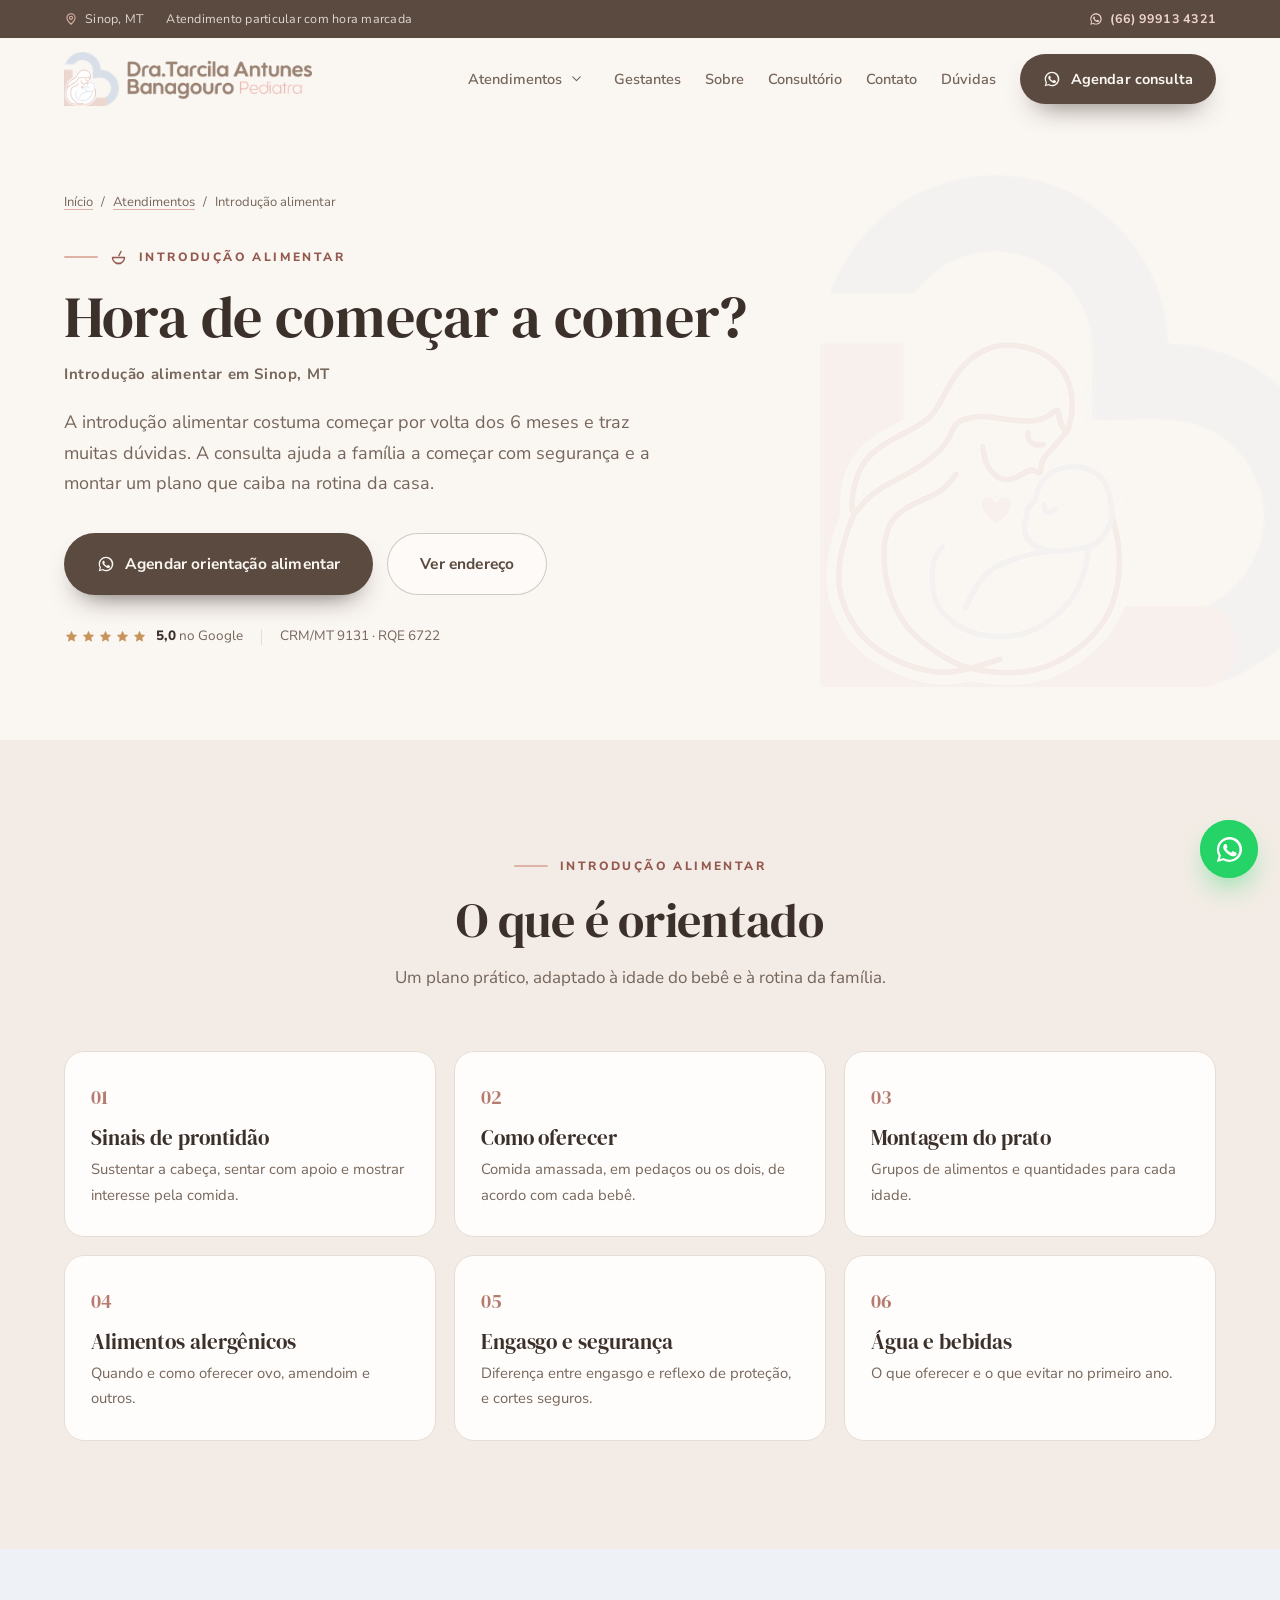
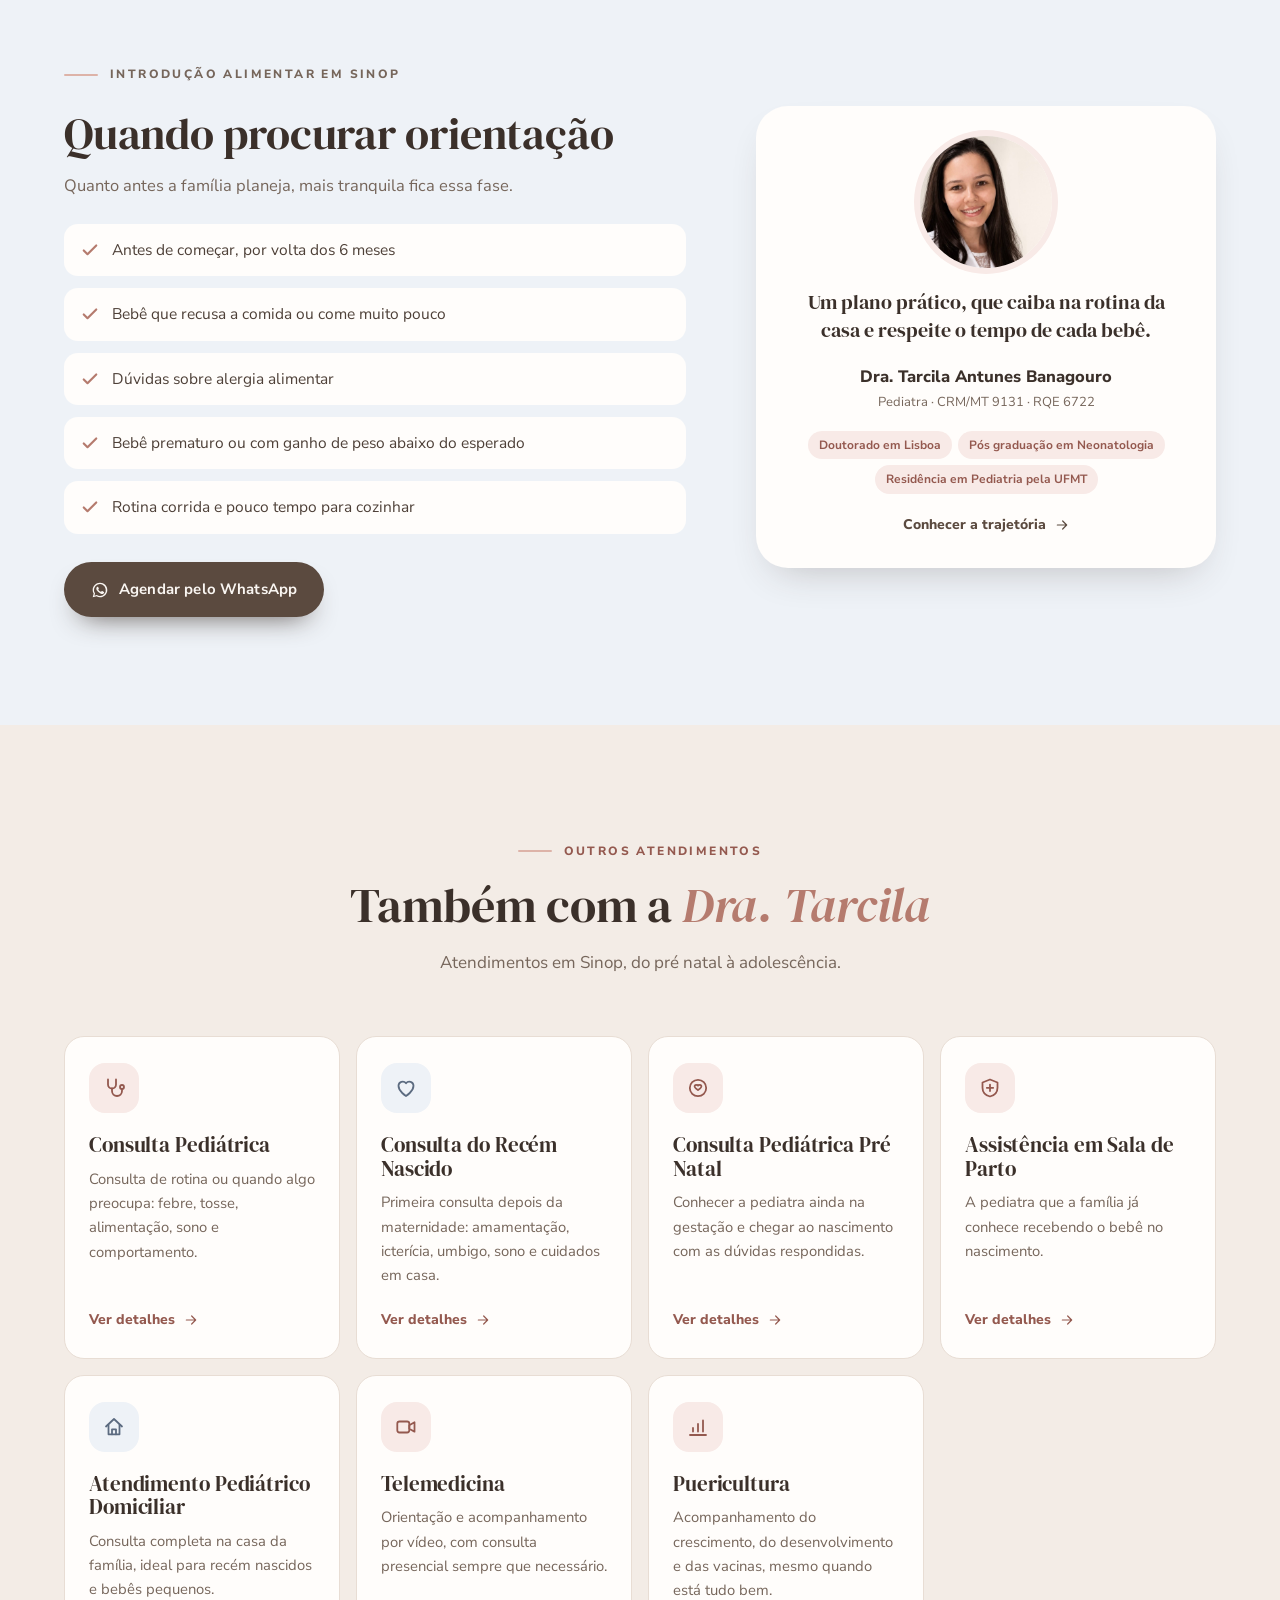
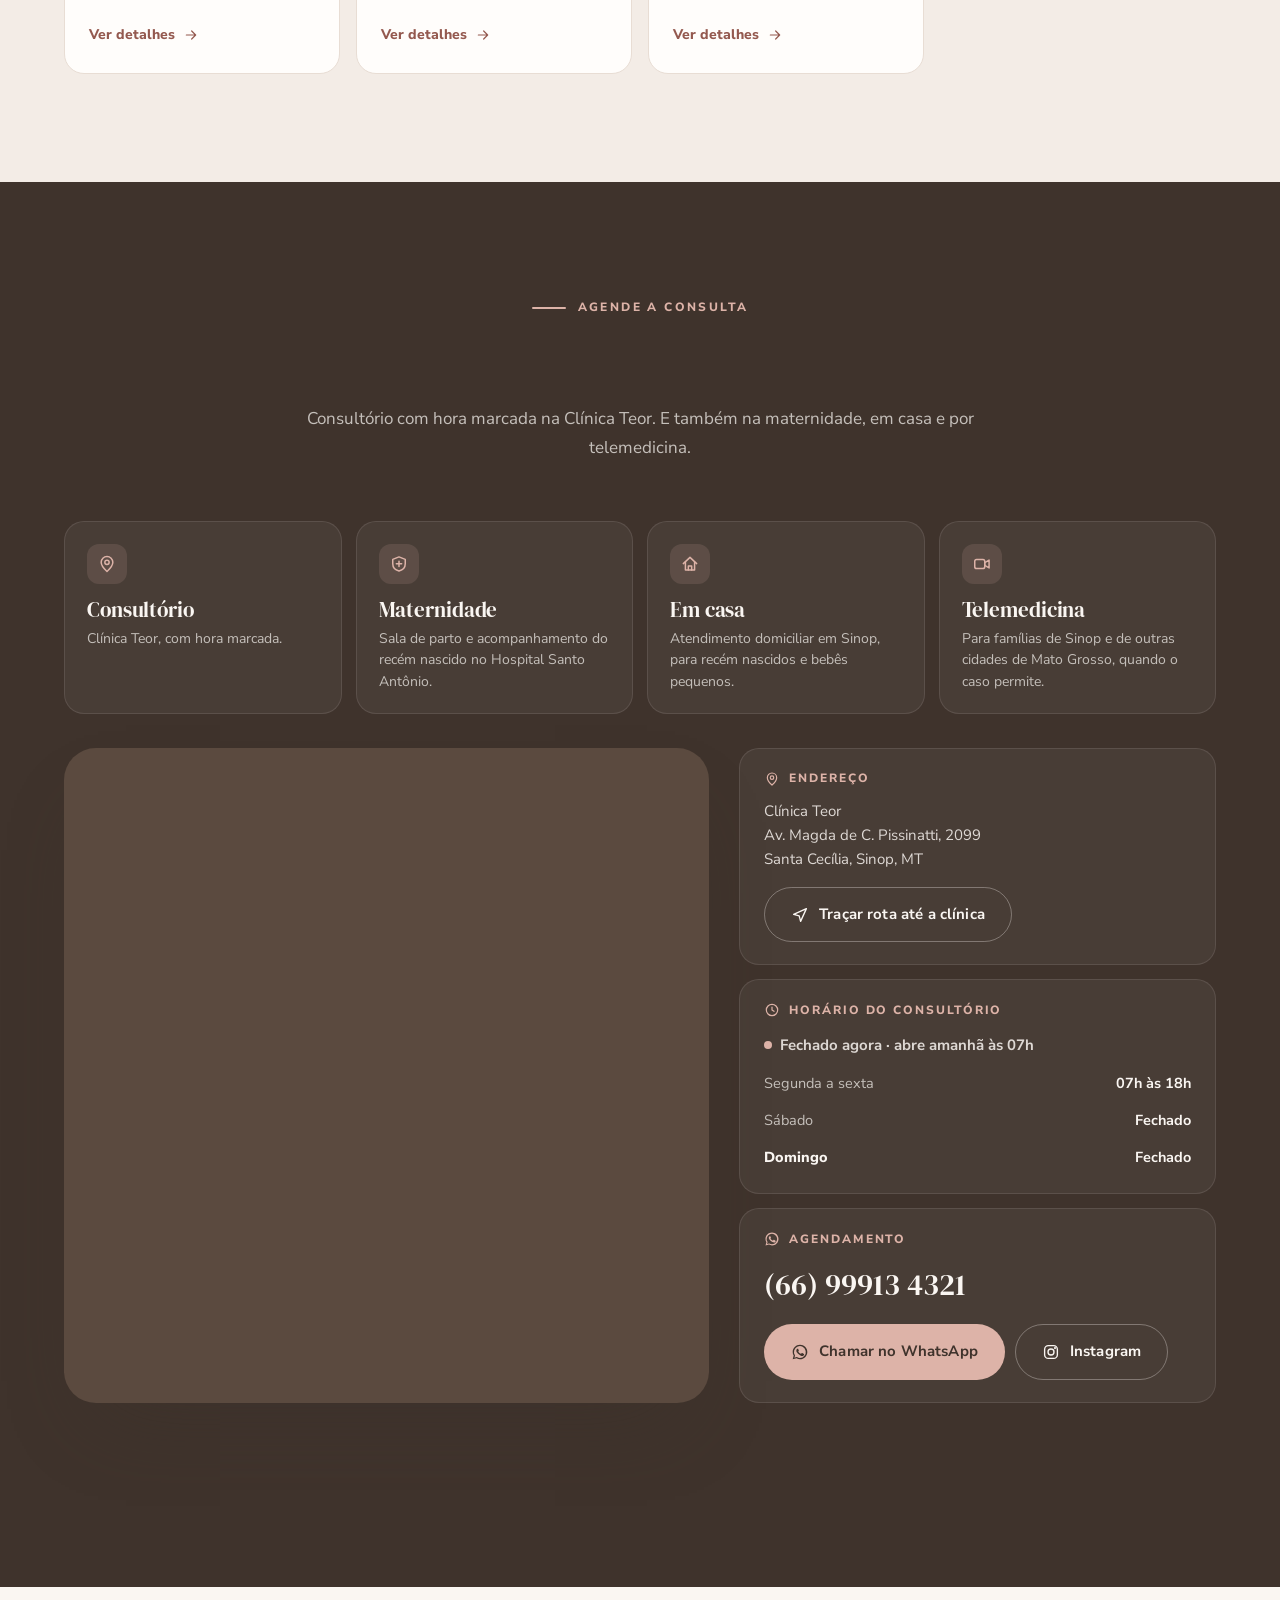
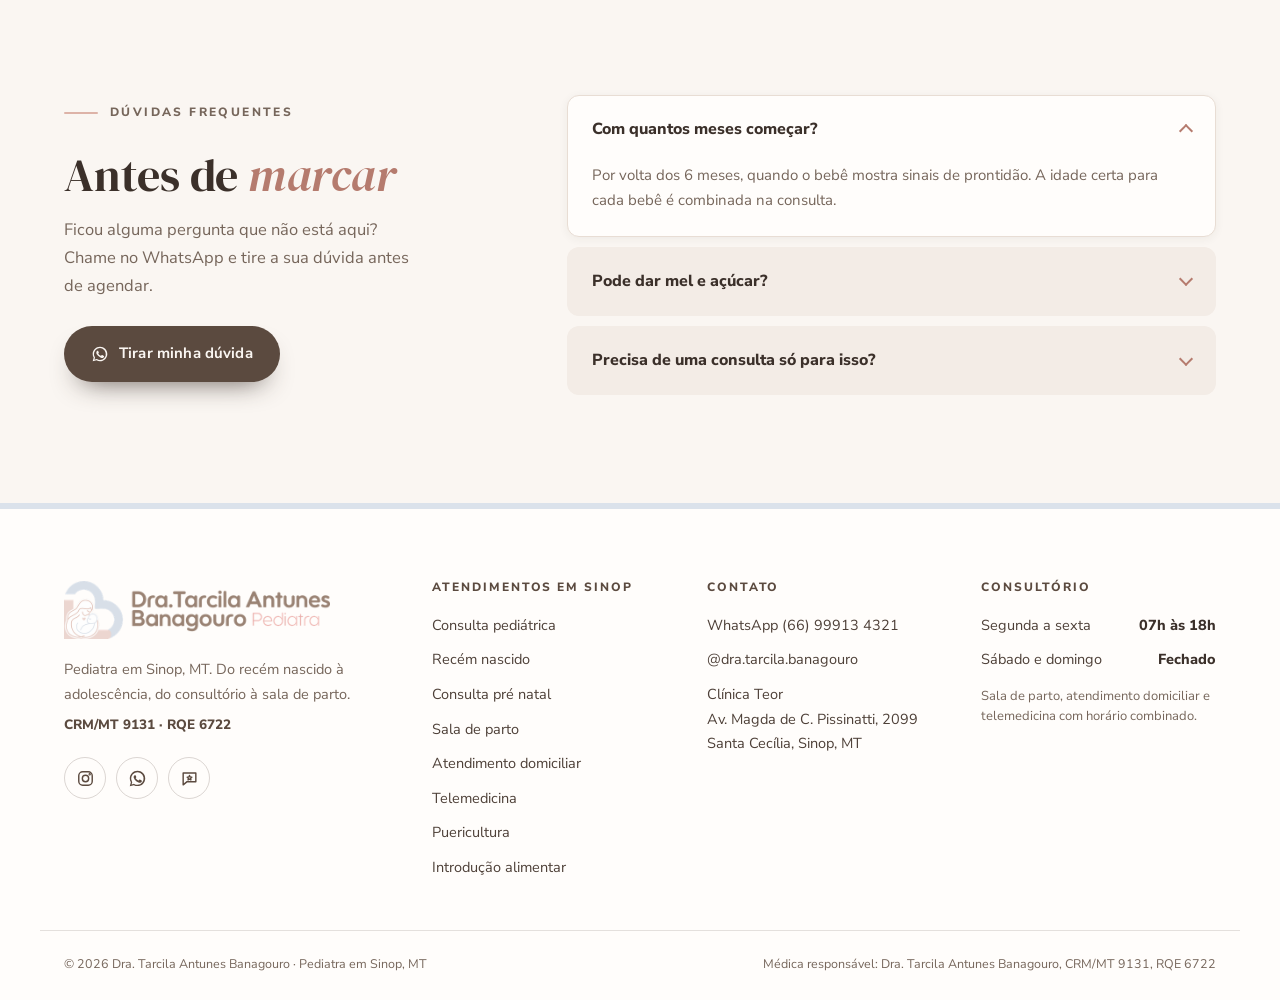
==== commit 5ba2afb5: "Celular: texto do cartao 'Nao sabe por onde comecar' volta a aparecer Co-Authored-By: Claude Sonnet " ====
--- a/alimentacao/index.html
+++ b/alimentacao/index.html
@@ -26,7 +26,7 @@
 <link rel="preconnect" href="https://fonts.googleapis.com">
 <link rel="preconnect" href="https://fonts.gstatic.com" crossorigin>
 <link rel="stylesheet" href="https://fonts.googleapis.com/css2?family=DM+Serif+Display:ital@0;1&family=Nunito+Sans:opsz,wght@6..12,400;6..12,600;6..12,700;6..12,800&display=swap">
-<link rel="stylesheet" href="/assets/style.css?v=9fff2f66">
+<link rel="stylesheet" href="/assets/style.css?v=643af987">
 <script>document.documentElement.classList.add('js')</script>
 <script type="application/ld+json">{"@context": "https://schema.org", "@type": "Physician", "@id": "https://www.dratarcilabanagouro.com.br/#dra-tarcila", "name": "Dra. Tarcila Antunes Banagouro", "medicalSpecialty": "Pediatric", "description": "Pediatra em Sinop, MT. Consulta pediátrica, recém nascido, puericultura, consulta pré natal, sala de parto, atendimento domiciliar e telemedicina.", "url": "https://www.dratarcilabanagouro.com.br/", "image": "https://www.dratarcilabanagouro.com.br/assets/img/dra-tarcila-pediatra-sinop.jpg", "logo": "https://www.dratarcilabanagouro.com.br/assets/img/logo-simbolo.png", "telephone": "+5566999134321", "priceRange": "$$$", "address": {"@type": "PostalAddress", "streetAddress": "Av. Magda de C. Pissinatti, 2099, Clínica Teor", "addressLocality": "Sinop", "addressRegion": "MT", "postalCode": "78555-440", "addressCountry": "BR"}, "geo": {"@type": "GeoCoordinates", "latitude": -11.834095, "longitude": -55.535219}, "openingHoursSpecification": [{"@type": "OpeningHoursSpecification", "dayOfWeek": ["Monday", "Tuesday", "Wednesday", "Thursday", "Friday"], "opens": "07:00", "closes": "18:00"}], "areaServed": [{"@type": "City", "name": "Sinop"}, {"@type": "State", "name": "Mato Grosso"}], "hospitalAffiliation": {"@type": "Hospital", "name": "Hospital Santo Antônio", "address": {"@type": "PostalAddress", "addressLocality": "Sinop", "addressRegion": "MT", "addressCountry": "BR"}}, "alumniOf": [{"@type": "CollegeOrUniversity", "name": "UNIC"}, {"@type": "CollegeOrUniversity", "name": "Universidade Federal de Mato Grosso"}, {"@type": "CollegeOrUniversity", "name": "Universidade Católica Portuguesa"}], "availableService": [{"@type": "MedicalProcedure", "name": "Consulta Pediátrica"}, {"@type": "MedicalProcedure", "name": "Consulta do Recém Nascido"}, {"@type": "MedicalProcedure", "name": "Consulta Pediátrica Pré Natal"}, {"@type": "MedicalProcedure", "name": "Assistência em Sala de Parto"}, {"@type": "MedicalProcedure", "name": "Atendimento Pediátrico Domiciliar"}, {"@type": "MedicalProcedure", "name": "Telemedicina"}, {"@type": "MedicalProcedure", "name": "Puericultura"}, {"@type": "MedicalProcedure", "name": "Introdução Alimentar"}], "hasMap": "https://www.google.com/maps?cid=4104804225488390202", "sameAs": ["https://www.instagram.com/dra.tarcila.banagouro/", "https://www.google.com/maps?cid=4104804225488390202"], "isAcceptingNewPatients": true, "paymentAccepted": "Particular"}</script>
 <script type="application/ld+json">{"@context": "https://schema.org", "@type": "FAQPage", "mainEntity": [{"@type": "Question", "name": "Com quantos meses começar?", "acceptedAnswer": {"@type": "Answer", "text": "Por volta dos 6 meses, quando o bebê mostra sinais de prontidão. A idade certa para cada bebê é combinada na consulta."}}, {"@type": "Question", "name": "Pode dar mel e açúcar?", "acceptedAnswer": {"@type": "Answer", "text": "Mel não deve ser oferecido antes de 1 ano, e o açúcar deve ser evitado até os 2 anos."}}, {"@type": "Question", "name": "Precisa de uma consulta só para isso?", "acceptedAnswer": {"@type": "Answer", "text": "Pode ser parte da consulta de rotina ou uma consulta dedicada, quando a família quer um plano mais detalhado."}}]}</script>
--- a/assets/style.css
+++ b/assets/style.css
@@ -561,7 +561,7 @@
   .card.open::before{transform:rotate(45deg)}
   .card-tag{display:none}
   .card-cta{padding:24px 20px;min-height:0;cursor:default}
-  .card-cta p{max-height:none;opacity:1;font-size:14px;margin-top:0}
+  .card-cta p{max-height:none;opacity:1;font-size:14px;margin-top:0;flex:none;overflow:visible}
 
   .quote p{font-size:19px}
   .quote{padding:22px 20px 20px 22px}
@@ -618,7 +618,11 @@
 @media(prefers-reduced-motion:reduce){
   *,*::before,*::after{animation-duration:.01ms!important;animation-iteration-count:1!important;transition-duration:.01ms!important;scroll-behavior:auto!important}
   .js .reveal{opacity:1;transform:none}
-}
+  /* a fita de atendimentos é parte do visual e corre sempre, devagar, mesmo com "reduzir movimento" ligado */
+  .marquee-track{animation-duration:52s!important;animation-iteration-count:infinite!important}
+}
+/* a fita nunca pausa: nem ao tocar nem ao passar o mouse */
+.marquee-track{animation-play-state:running!important}
 
 /* ═══ TOPO COM VÍDEO DE FUNDO ═══
    o vídeo do bebê ocupa o topo inteiro, espelhado para o bebê ficar à direita
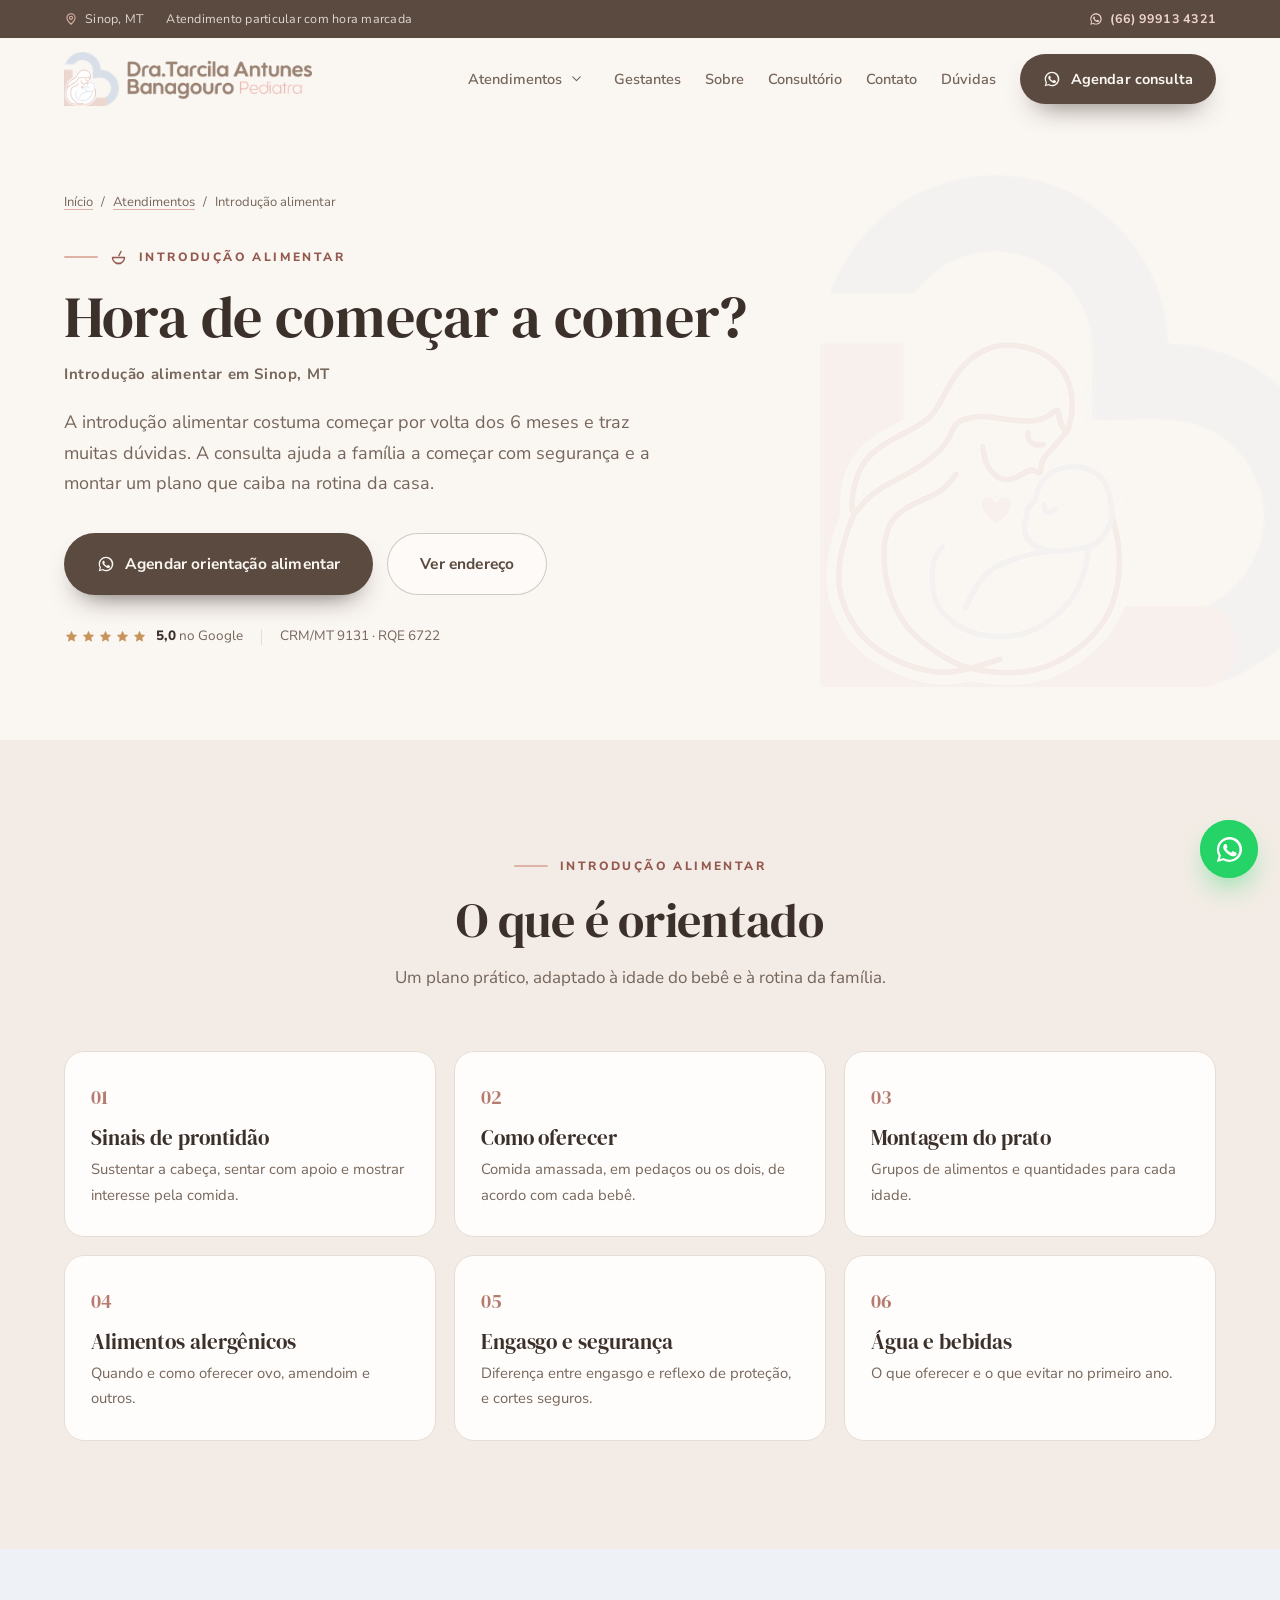
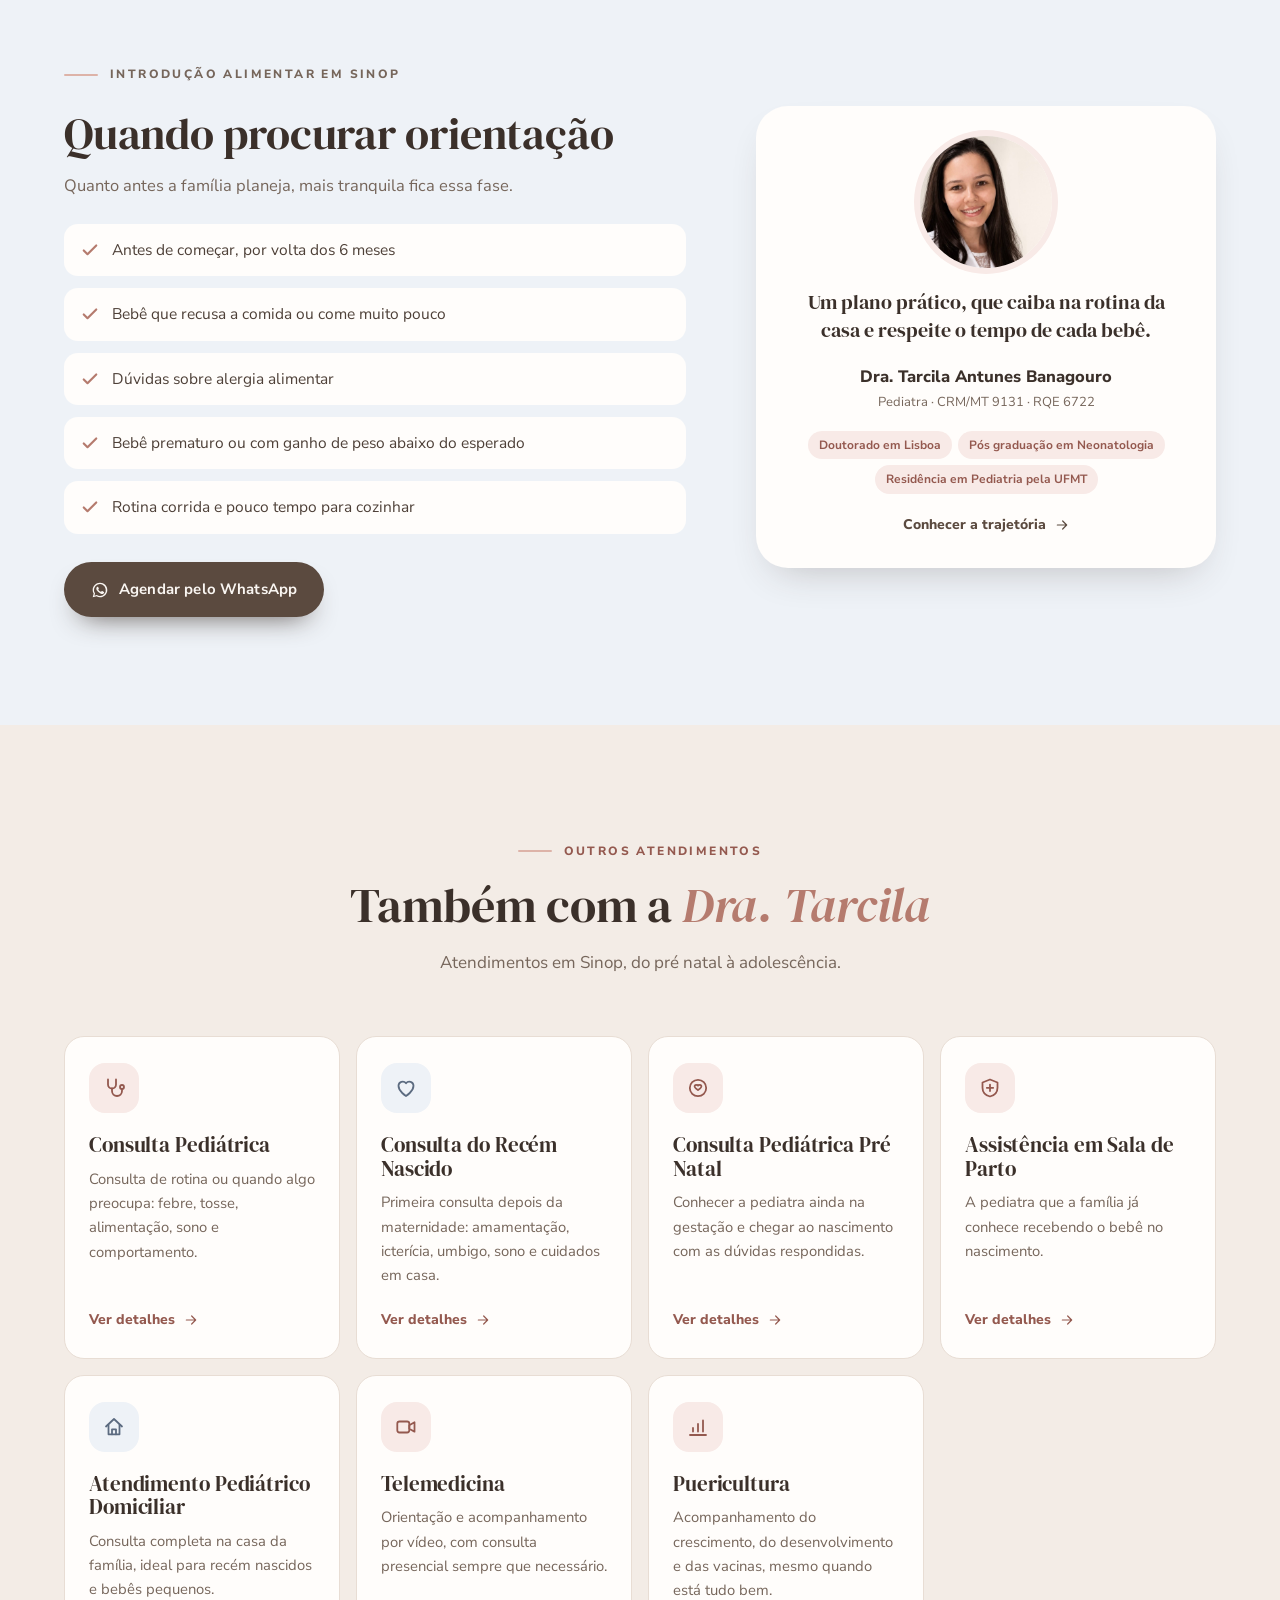
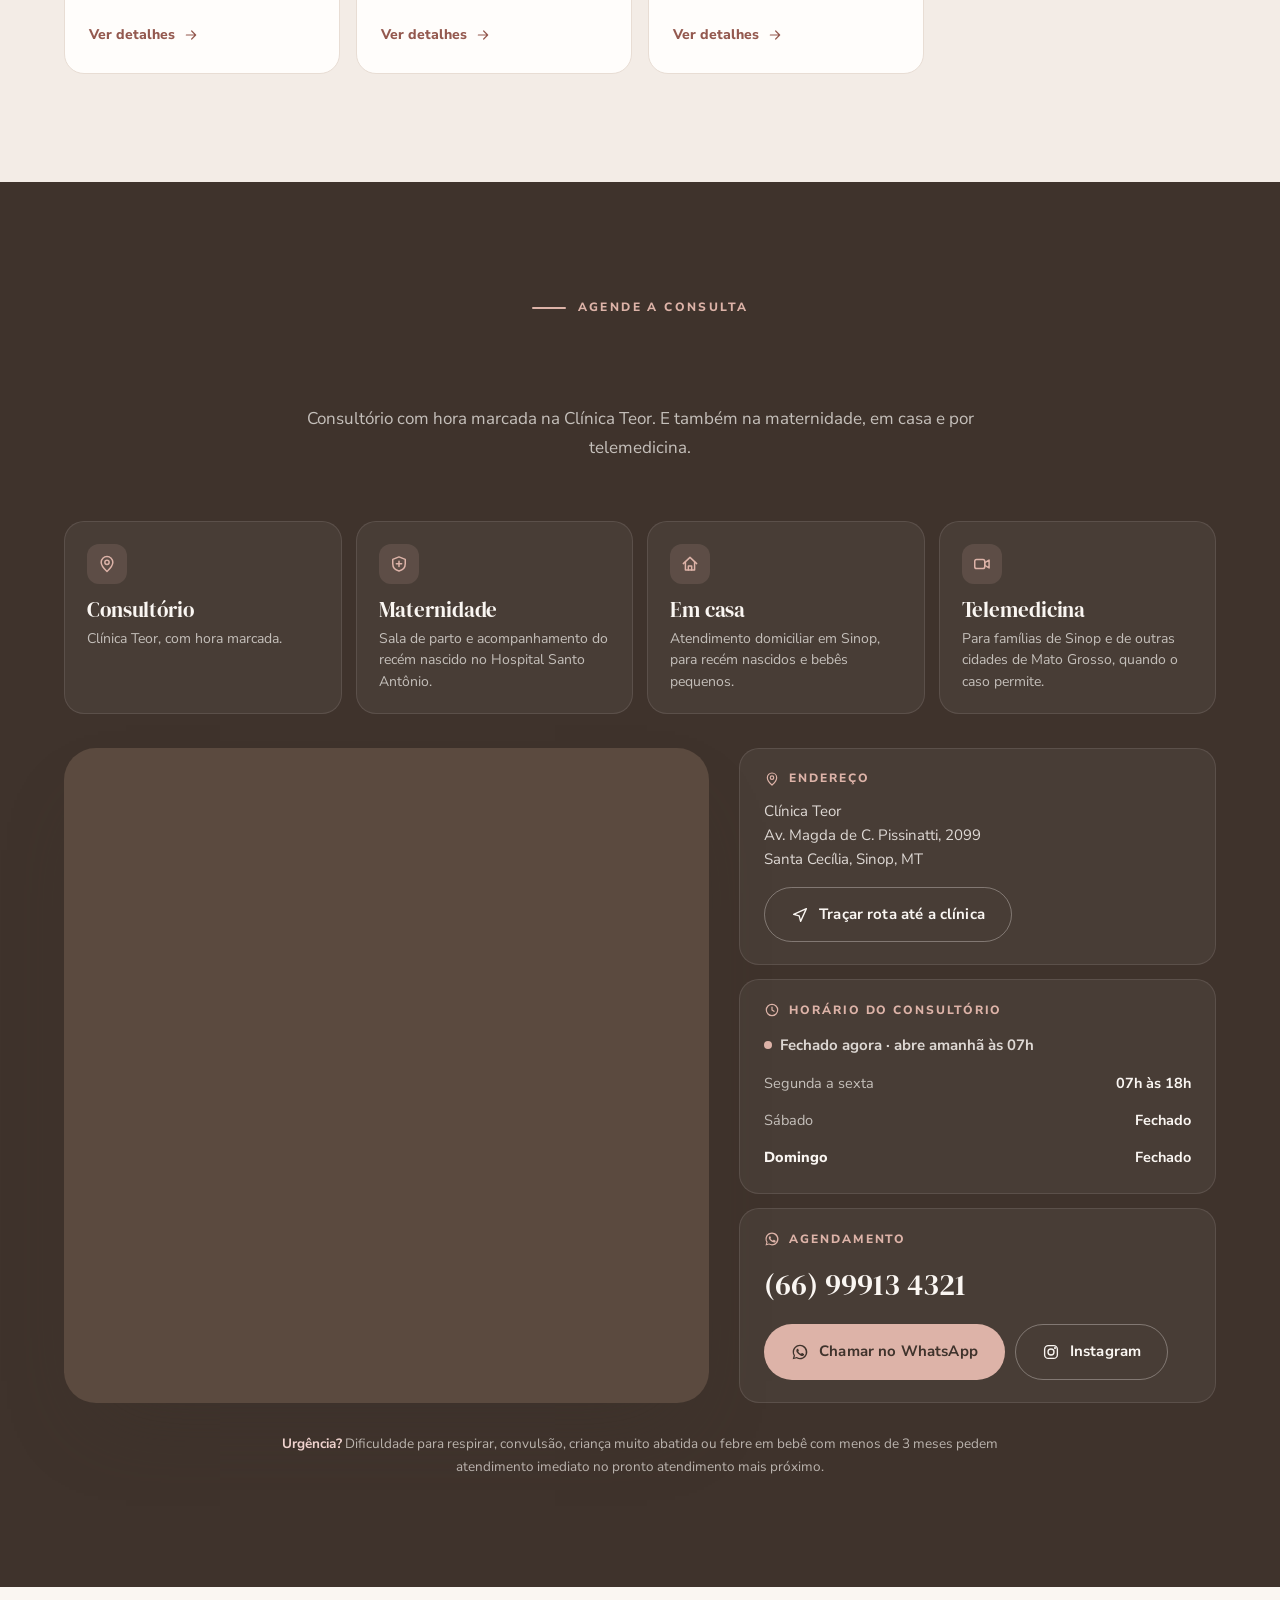
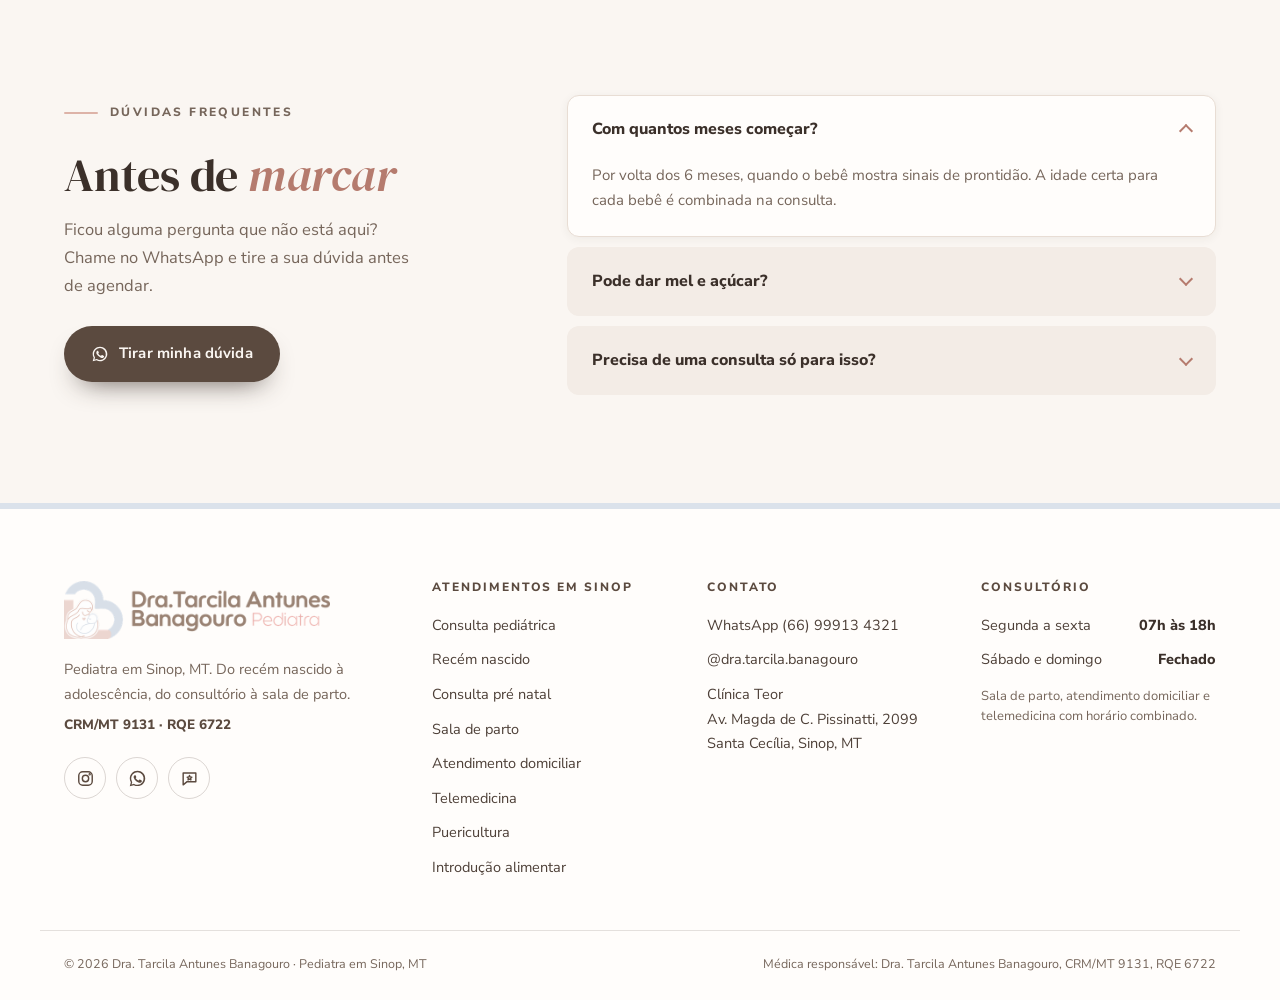
==== commit 121ee4da: "Computador: titulo de Atendimentos em 2 linhas Co-Authored-By: Claude Sonnet 5.5 <noreply@anthropic." ====
--- a/alimentacao/index.html
+++ b/alimentacao/index.html
@@ -26,7 +26,7 @@
 <link rel="preconnect" href="https://fonts.googleapis.com">
 <link rel="preconnect" href="https://fonts.gstatic.com" crossorigin>
 <link rel="stylesheet" href="https://fonts.googleapis.com/css2?family=DM+Serif+Display:ital@0;1&family=Nunito+Sans:opsz,wght@6..12,400;6..12,600;6..12,700;6..12,800&display=swap">
-<link rel="stylesheet" href="/assets/style.css?v=643af987">
+<link rel="stylesheet" href="/assets/style.css?v=022db6f0">
 <script>document.documentElement.classList.add('js')</script>
 <script type="application/ld+json">{"@context": "https://schema.org", "@type": "Physician", "@id": "https://www.dratarcilabanagouro.com.br/#dra-tarcila", "name": "Dra. Tarcila Antunes Banagouro", "medicalSpecialty": "Pediatric", "description": "Pediatra em Sinop, MT. Consulta pediátrica, recém nascido, puericultura, consulta pré natal, sala de parto, atendimento domiciliar e telemedicina.", "url": "https://www.dratarcilabanagouro.com.br/", "image": "https://www.dratarcilabanagouro.com.br/assets/img/dra-tarcila-pediatra-sinop.jpg", "logo": "https://www.dratarcilabanagouro.com.br/assets/img/logo-simbolo.png", "telephone": "+5566999134321", "priceRange": "$$$", "address": {"@type": "PostalAddress", "streetAddress": "Av. Magda de C. Pissinatti, 2099, Clínica Teor", "addressLocality": "Sinop", "addressRegion": "MT", "postalCode": "78555-440", "addressCountry": "BR"}, "geo": {"@type": "GeoCoordinates", "latitude": -11.834095, "longitude": -55.535219}, "openingHoursSpecification": [{"@type": "OpeningHoursSpecification", "dayOfWeek": ["Monday", "Tuesday", "Wednesday", "Thursday", "Friday"], "opens": "07:00", "closes": "18:00"}], "areaServed": [{"@type": "City", "name": "Sinop"}, {"@type": "State", "name": "Mato Grosso"}], "hospitalAffiliation": {"@type": "Hospital", "name": "Hospital Santo Antônio", "address": {"@type": "PostalAddress", "addressLocality": "Sinop", "addressRegion": "MT", "addressCountry": "BR"}}, "alumniOf": [{"@type": "CollegeOrUniversity", "name": "UNIC"}, {"@type": "CollegeOrUniversity", "name": "Universidade Federal de Mato Grosso"}, {"@type": "CollegeOrUniversity", "name": "Universidade Católica Portuguesa"}], "availableService": [{"@type": "MedicalProcedure", "name": "Consulta Pediátrica"}, {"@type": "MedicalProcedure", "name": "Consulta do Recém Nascido"}, {"@type": "MedicalProcedure", "name": "Consulta Pediátrica Pré Natal"}, {"@type": "MedicalProcedure", "name": "Assistência em Sala de Parto"}, {"@type": "MedicalProcedure", "name": "Atendimento Pediátrico Domiciliar"}, {"@type": "MedicalProcedure", "name": "Telemedicina"}, {"@type": "MedicalProcedure", "name": "Puericultura"}, {"@type": "MedicalProcedure", "name": "Introdução Alimentar"}], "hasMap": "https://www.google.com/maps?cid=4104804225488390202", "sameAs": ["https://www.instagram.com/dra.tarcila.banagouro/", "https://www.google.com/maps?cid=4104804225488390202"], "isAcceptingNewPatients": true, "paymentAccepted": "Particular"}</script>
 <script type="application/ld+json">{"@context": "https://schema.org", "@type": "FAQPage", "mainEntity": [{"@type": "Question", "name": "Com quantos meses começar?", "acceptedAnswer": {"@type": "Answer", "text": "Por volta dos 6 meses, quando o bebê mostra sinais de prontidão. A idade certa para cada bebê é combinada na consulta."}}, {"@type": "Question", "name": "Pode dar mel e açúcar?", "acceptedAnswer": {"@type": "Answer", "text": "Mel não deve ser oferecido antes de 1 ano, e o açúcar deve ser evitado até os 2 anos."}}, {"@type": "Question", "name": "Precisa de uma consulta só para isso?", "acceptedAnswer": {"@type": "Answer", "text": "Pode ser parte da consulta de rotina ou uma consulta dedicada, quando a família quer um plano mais detalhado."}}]}</script>
--- a/assets/style.css
+++ b/assets/style.css
@@ -681,3 +681,9 @@
   .gest-fecho{font-size:min(23px,5vw);line-height:1.5}
   .gest-fecho em{display:block;white-space:nowrap}
 }
+
+/* computador: o título de Atendimentos fica em 2 linhas (celular e tablet seguem como estão) */
+@media(min-width:921px){
+  .atend .sec-head{max-width:920px}
+  .atend .sec-head h2 em{display:block}
+}
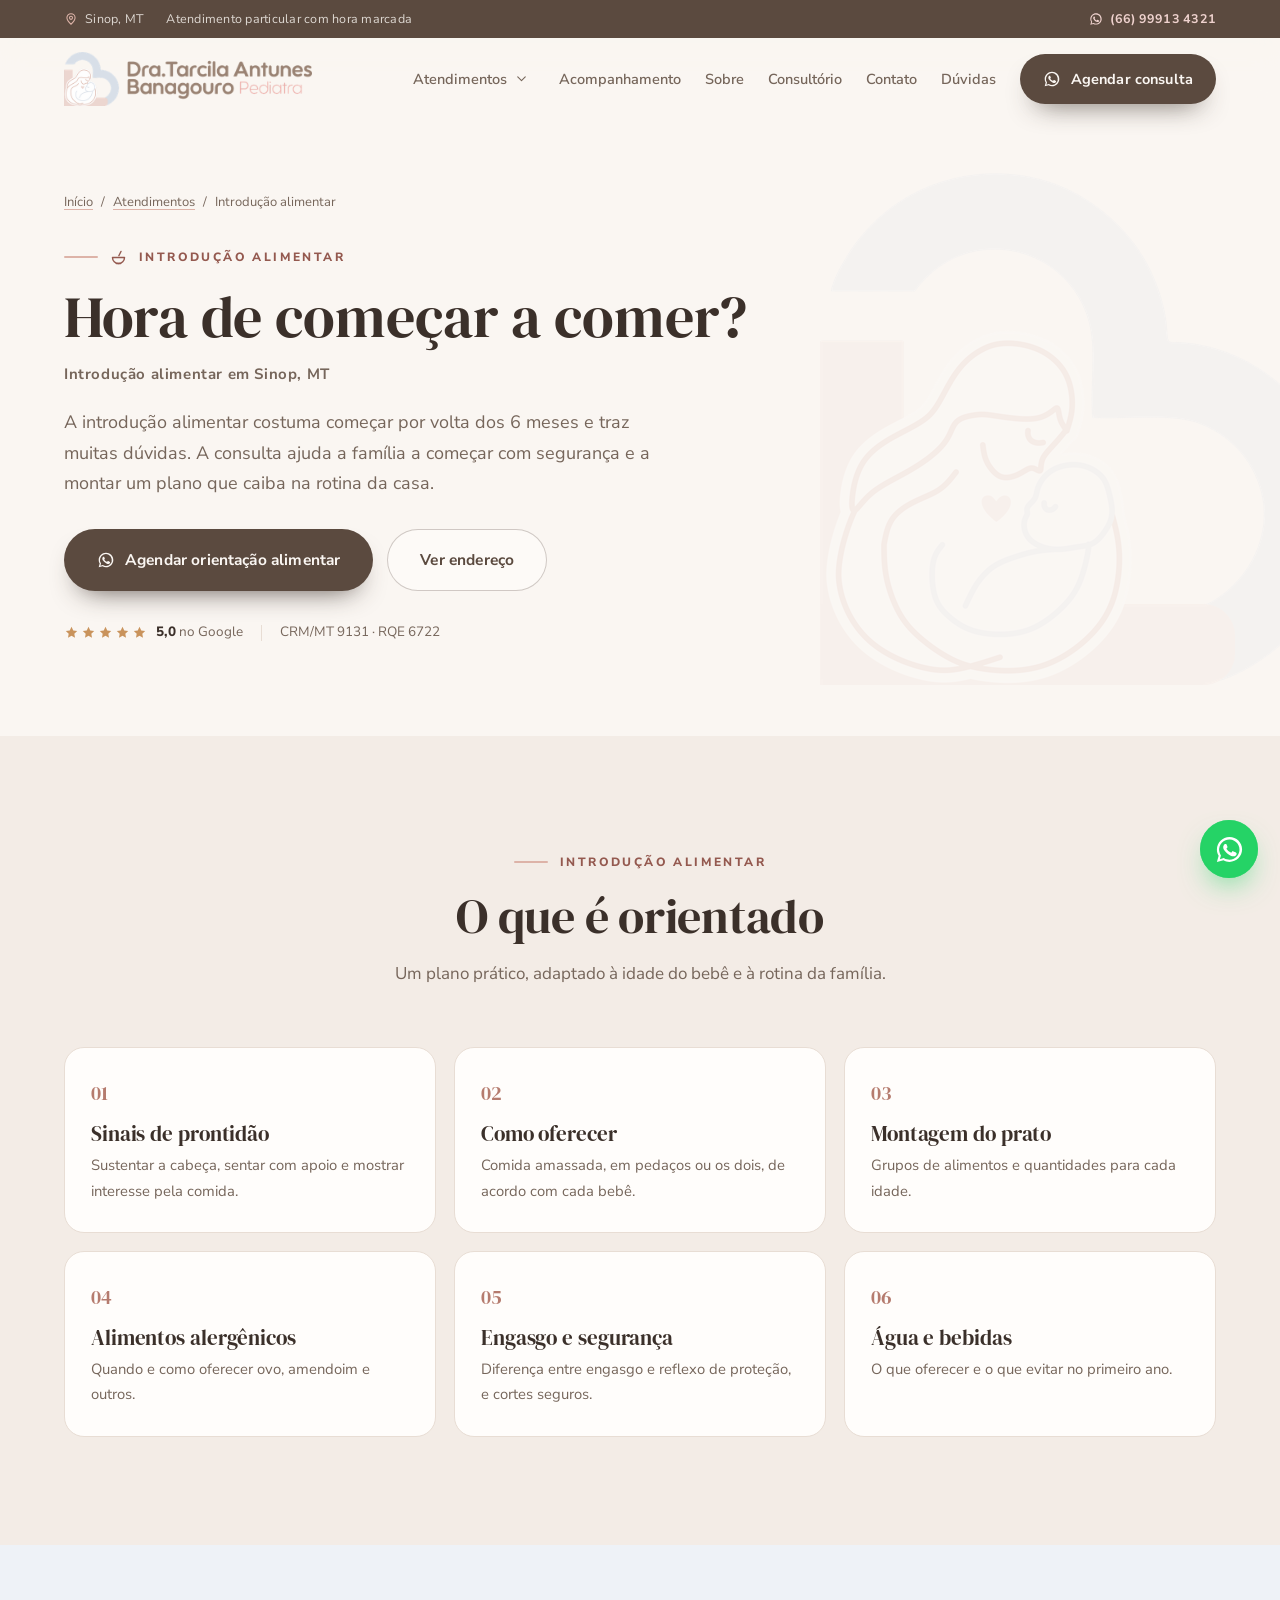
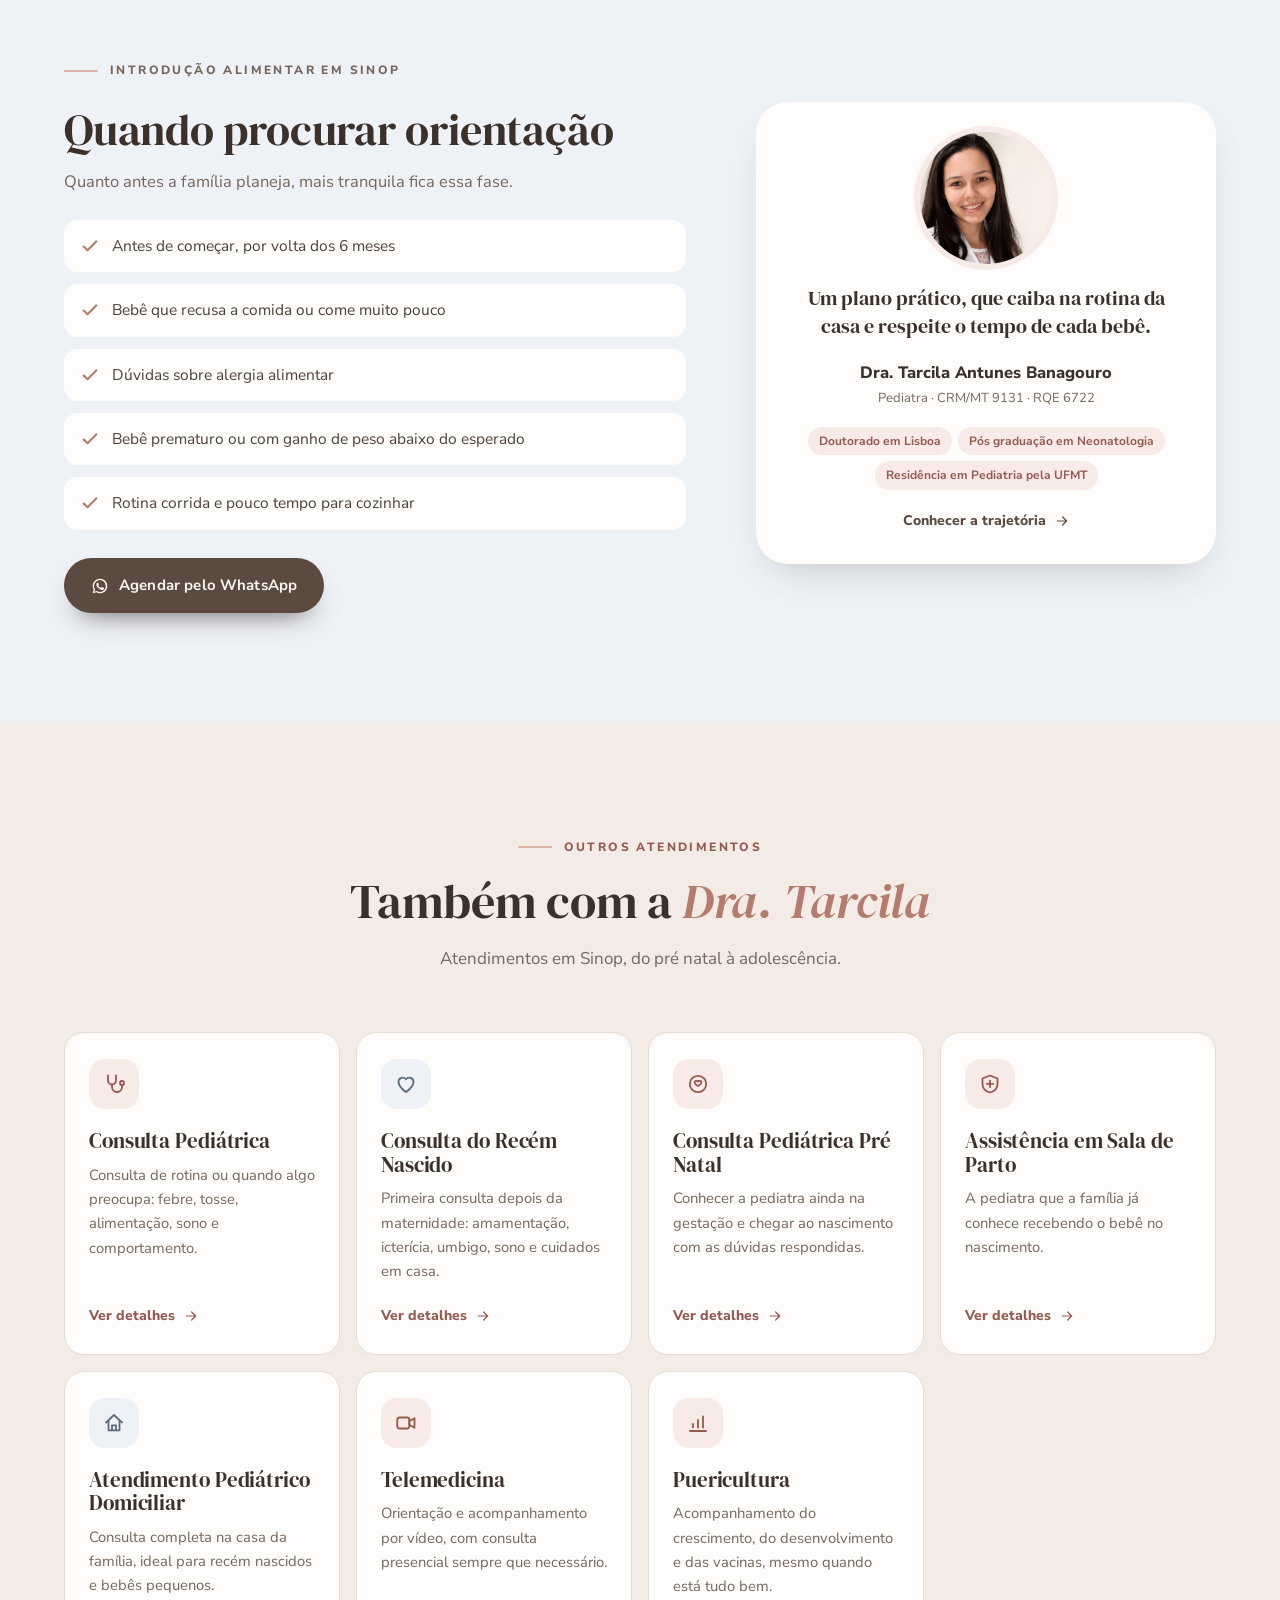
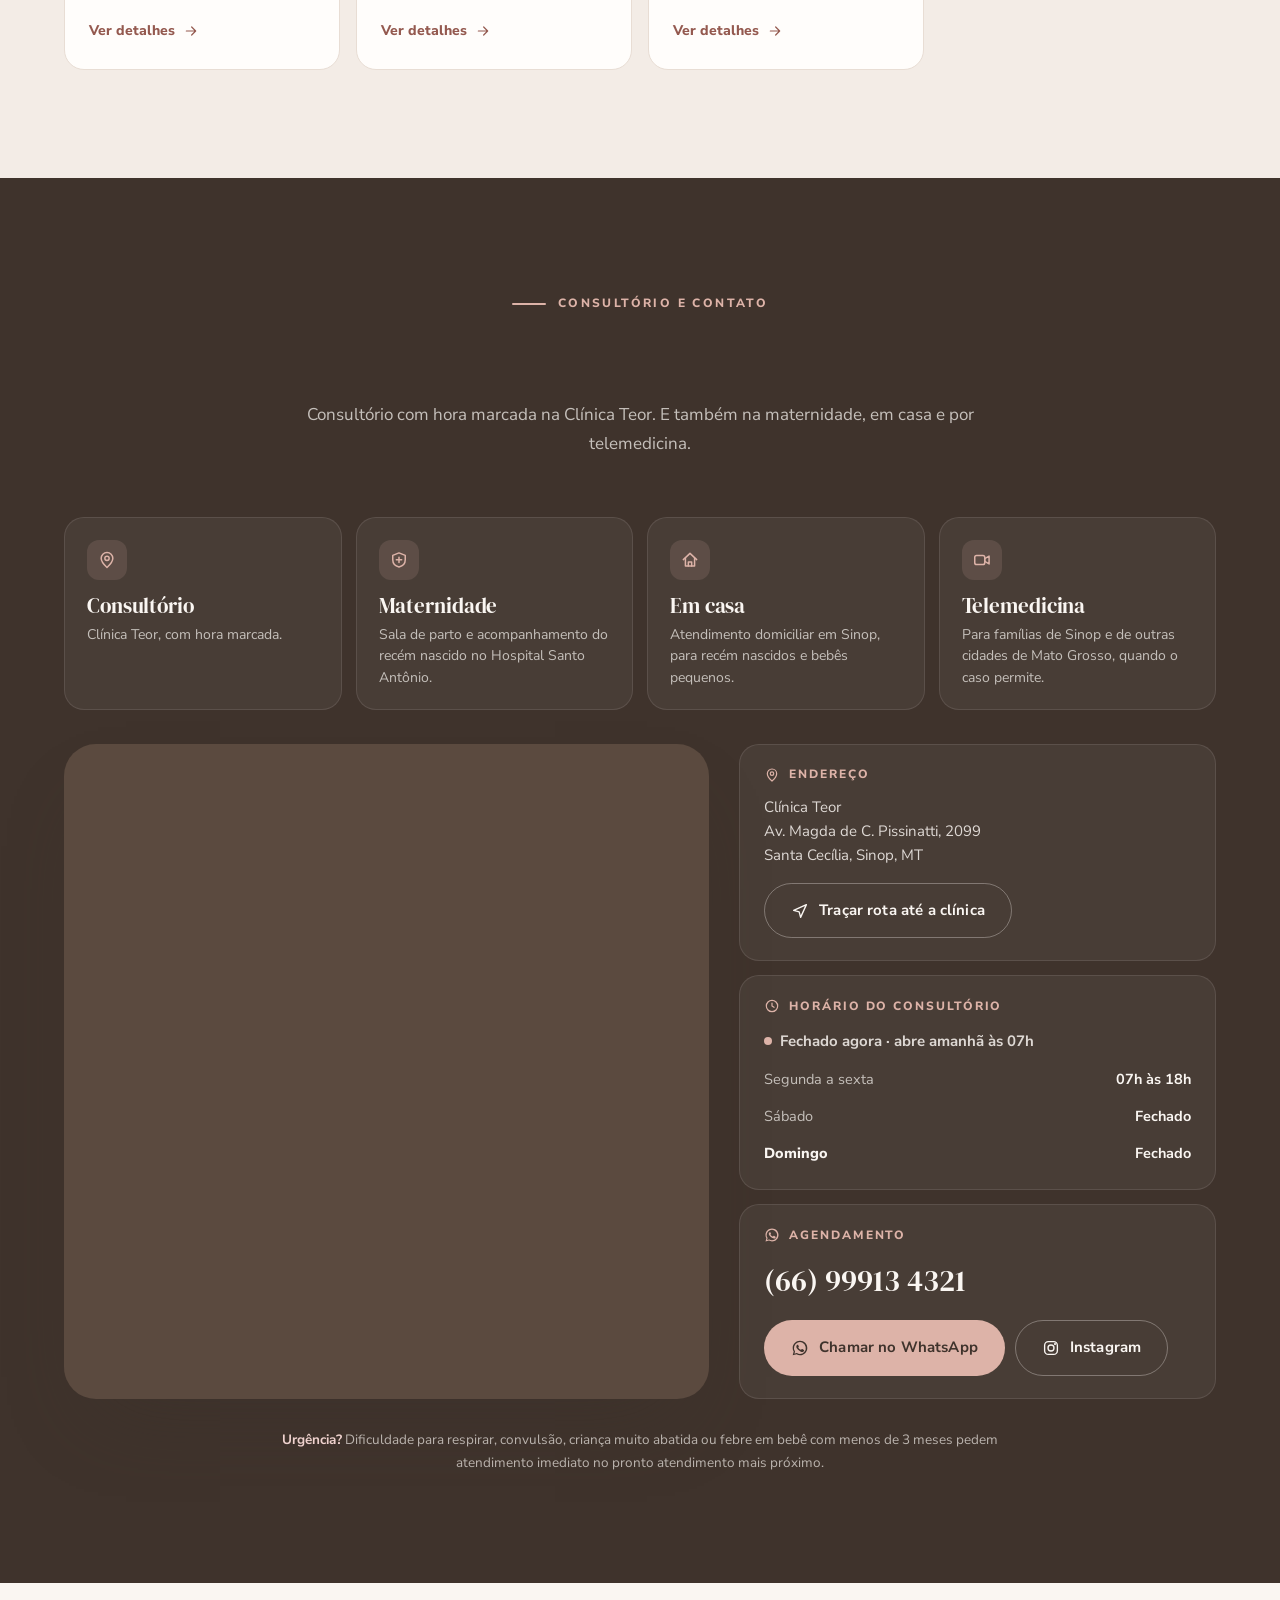
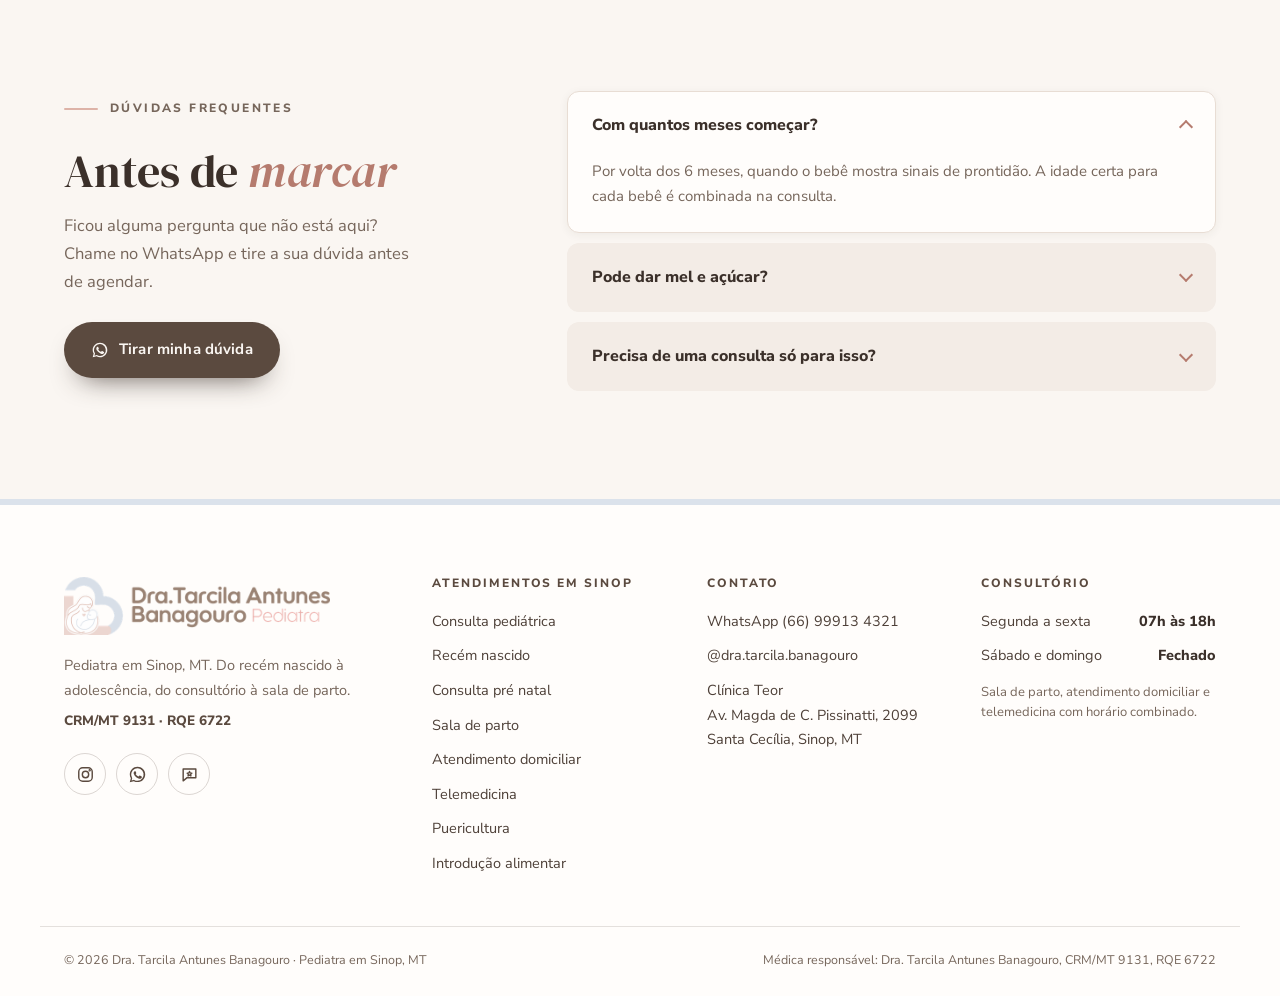
==== commit 9a5d6469: "Nova copy da home: Pediatria Alem do Peso e da Medida na primeira dobra, consulta na segunda, acompa" ====
--- a/alimentacao/index.html
+++ b/alimentacao/index.html
@@ -26,7 +26,7 @@
 <link rel="preconnect" href="https://fonts.googleapis.com">
 <link rel="preconnect" href="https://fonts.gstatic.com" crossorigin>
 <link rel="stylesheet" href="https://fonts.googleapis.com/css2?family=DM+Serif+Display:ital@0;1&family=Nunito+Sans:opsz,wght@6..12,400;6..12,600;6..12,700;6..12,800&display=swap">
-<link rel="stylesheet" href="/assets/style.css?v=022db6f0">
+<link rel="stylesheet" href="/assets/style.css?v=03d309ae">
 <script>document.documentElement.classList.add('js')</script>
 <script type="application/ld+json">{"@context": "https://schema.org", "@type": "Physician", "@id": "https://www.dratarcilabanagouro.com.br/#dra-tarcila", "name": "Dra. Tarcila Antunes Banagouro", "medicalSpecialty": "Pediatric", "description": "Pediatra em Sinop, MT. Consulta pediátrica, recém nascido, puericultura, consulta pré natal, sala de parto, atendimento domiciliar e telemedicina.", "url": "https://www.dratarcilabanagouro.com.br/", "image": "https://www.dratarcilabanagouro.com.br/assets/img/dra-tarcila-pediatra-sinop.jpg", "logo": "https://www.dratarcilabanagouro.com.br/assets/img/logo-simbolo.png", "telephone": "+5566999134321", "priceRange": "$$$", "address": {"@type": "PostalAddress", "streetAddress": "Av. Magda de C. Pissinatti, 2099, Clínica Teor", "addressLocality": "Sinop", "addressRegion": "MT", "postalCode": "78555-440", "addressCountry": "BR"}, "geo": {"@type": "GeoCoordinates", "latitude": -11.834095, "longitude": -55.535219}, "openingHoursSpecification": [{"@type": "OpeningHoursSpecification", "dayOfWeek": ["Monday", "Tuesday", "Wednesday", "Thursday", "Friday"], "opens": "07:00", "closes": "18:00"}], "areaServed": [{"@type": "City", "name": "Sinop"}, {"@type": "State", "name": "Mato Grosso"}], "hospitalAffiliation": {"@type": "Hospital", "name": "Hospital Santo Antônio", "address": {"@type": "PostalAddress", "addressLocality": "Sinop", "addressRegion": "MT", "addressCountry": "BR"}}, "alumniOf": [{"@type": "CollegeOrUniversity", "name": "UNIC"}, {"@type": "CollegeOrUniversity", "name": "Universidade Federal de Mato Grosso"}, {"@type": "CollegeOrUniversity", "name": "Universidade Católica Portuguesa"}], "availableService": [{"@type": "MedicalProcedure", "name": "Consulta Pediátrica"}, {"@type": "MedicalProcedure", "name": "Consulta do Recém Nascido"}, {"@type": "MedicalProcedure", "name": "Consulta Pediátrica Pré Natal"}, {"@type": "MedicalProcedure", "name": "Assistência em Sala de Parto"}, {"@type": "MedicalProcedure", "name": "Atendimento Pediátrico Domiciliar"}, {"@type": "MedicalProcedure", "name": "Telemedicina"}, {"@type": "MedicalProcedure", "name": "Puericultura"}, {"@type": "MedicalProcedure", "name": "Introdução Alimentar"}], "hasMap": "https://www.google.com/maps?cid=4104804225488390202", "sameAs": ["https://www.instagram.com/dra.tarcila.banagouro/", "https://www.google.com/maps?cid=4104804225488390202"], "isAcceptingNewPatients": true, "paymentAccepted": "Particular"}</script>
 <script type="application/ld+json">{"@context": "https://schema.org", "@type": "FAQPage", "mainEntity": [{"@type": "Question", "name": "Com quantos meses começar?", "acceptedAnswer": {"@type": "Answer", "text": "Por volta dos 6 meses, quando o bebê mostra sinais de prontidão. A idade certa para cada bebê é combinada na consulta."}}, {"@type": "Question", "name": "Pode dar mel e açúcar?", "acceptedAnswer": {"@type": "Answer", "text": "Mel não deve ser oferecido antes de 1 ano, e o açúcar deve ser evitado até os 2 anos."}}, {"@type": "Question", "name": "Precisa de uma consulta só para isso?", "acceptedAnswer": {"@type": "Answer", "text": "Pode ser parte da consulta de rotina ou uma consulta dedicada, quando a família quer um plano mais detalhado."}}]}</script>
@@ -77,7 +77,7 @@
         <button class="sub-toggle" type="button" aria-expanded="false" aria-controls="sub-atend" aria-label="Mostrar todos os atendimentos"><svg class="ic" aria-hidden="true" focusable="false"><use href="#i-chev"></use></svg></button>
         <div class="sub" id="sub-atend"><a href="/consulta/"><svg class="ic" aria-hidden="true" focusable="false"><use href="#i-steth"></use></svg><span>Consulta pediátrica</span></a><a href="/bebe/"><svg class="ic" aria-hidden="true" focusable="false"><use href="#i-heart"></use></svg><span>Recém nascido</span></a><a href="/prenatal/"><svg class="ic" aria-hidden="true" focusable="false"><use href="#i-prenatal"></use></svg><span>Consulta pré natal</span></a><a href="/parto/"><svg class="ic" aria-hidden="true" focusable="false"><use href="#i-assist"></use></svg><span>Sala de parto</span></a><a href="/domiciliar/"><svg class="ic" aria-hidden="true" focusable="false"><use href="#i-home"></use></svg><span>Atendimento domiciliar</span></a><a href="/telemedicina/"><svg class="ic" aria-hidden="true" focusable="false"><use href="#i-video"></use></svg><span>Telemedicina</span></a><a href="/puericultura/"><svg class="ic" aria-hidden="true" focusable="false"><use href="#i-grow"></use></svg><span>Puericultura</span></a><a href="/alimentacao/" aria-current="page"><svg class="ic" aria-hidden="true" focusable="false"><use href="#i-bowl"></use></svg><span>Introdução alimentar</span></a></div>
       </div>
-      <a class="nav-link" href="/#gestantes">Gestantes</a>
+      <a class="nav-link" href="/#acompanhamento">Acompanhamento</a>
       <a class="nav-link" href="/#sobre">Sobre</a>
       <a class="nav-link" href="/#espaco">Consultório</a>
       <a class="nav-link" href="/#contato">Contato</a>
@@ -213,7 +213,7 @@
 <section class="section contato" id="contato">
   <div class="wrap">
     <header class="sec-head sec-head-light">
-      <p class="kicker reveal">Agende a consulta</p>
+      <p class="kicker reveal">Consultório e contato</p>
       <h2 class="reveal d1">Pediatra em <em>Sinop, Mato Grosso</em></h2>
       <p class="sec-sub reveal d2">Consultório com hora marcada na Clínica Teor. E também na maternidade, em casa e por telemedicina.</p>
     </header>
--- a/assets/style.css
+++ b/assets/style.css
@@ -305,7 +305,6 @@
 .trilha li span{display:block;font-size:14.5px;color:rgba(250,246,242,.72);line-height:1.55;margin-top:2px}
 
 /* ═══ NA CONSULTA ═══ */
-.temas-sec{background:var(--azul-claro)}
 .temas{display:grid;grid-template-columns:repeat(3,1fr);gap:18px}
 .tema{background:var(--branco);border-radius:var(--r);padding:28px 26px;border:1px solid rgba(127,143,166,.16);transition:transform .4s var(--ease),box-shadow .4s var(--ease)}
 .tema-n{display:block;font-family:var(--serif);font-size:20px;color:var(--azul-esc);margin-bottom:12px}
@@ -687,3 +686,49 @@
   .atend .sec-head{max-width:920px}
   .atend .sec-head h2 em{display:block}
 }
+
+/* ═══ NOVA ORDEM DA PÁGINA INICIAL ═══ */
+/* primeira dobra: a promessa logo abaixo do título */
+.hero-promise{font-family:var(--serif);font-size:clamp(21px,2.1vw,27px);line-height:1.3;color:var(--espresso);max-width:30ch;margin:0 0 18px}
+.hero .lede{margin-bottom:30px}
+
+/* segunda dobra: como é a consulta */
+.consulta-alem{background:var(--creme)}
+.alem-in{display:grid;grid-template-columns:1.05fr .95fr;gap:72px;align-items:center}
+.alem-copy h2{font-size:clamp(32px,3.9vw,50px);margin-bottom:24px}
+.alem-copy p{color:var(--suave);margin-bottom:16px;max-width:54ch}
+.alem-copy .alem-fecho{font-family:var(--serif);font-size:clamp(21px,2.1vw,26px);line-height:1.35;color:var(--espresso);margin:26px 0 0;padding-left:20px;border-left:3px solid var(--blush)}
+.alem-lados{display:grid;gap:16px}
+.lado{background:var(--branco);border:1px solid var(--linha);border-radius:var(--r-lg);padding:28px 30px 26px;box-shadow:var(--shadow-sm)}
+.lado-2{background:var(--rosa-claro);border-color:transparent}
+.lado-tag{display:inline-block;font-size:11px;font-weight:800;letter-spacing:.16em;text-transform:uppercase;color:var(--rose-txt);margin-bottom:8px}
+.lado h3{font-size:25px;margin-bottom:14px}
+.lado ul{display:grid;gap:9px}
+.lado li{display:flex;align-items:center;gap:11px;font-size:15.5px;color:var(--tinta)}
+.lado .ic{width:18px;height:18px;color:var(--blush-esc);stroke-width:2.2}
+.alem-temas{margin-top:96px}
+
+/* terceira dobra: do pré natal à adolescência */
+.etapa-links{display:flex;flex-wrap:wrap;gap:6px 22px;margin-top:10px}
+.etapa-links a{margin-top:0}
+.gest-copy > p:not(.kicker){font-family:var(--serif);font-size:clamp(21px,2.1vw,26px);line-height:1.35;color:var(--espresso);margin-bottom:26px}
+
+/* quinta dobra: convite final */
+.convite{position:relative;background:var(--rosa-claro);text-align:center;overflow:hidden}
+.convite .wrap{position:relative;max-width:860px}
+.convite .kicker{justify-content:center}
+.convite h2{font-size:clamp(32px,4vw,52px);margin-bottom:22px}
+.convite-texto{font-size:18px;color:var(--tinta);max-width:56ch;margin:0 auto 14px}
+.convite-nota{font-size:13px;font-weight:800;letter-spacing:.12em;text-transform:uppercase;color:var(--rose-txt);margin-bottom:30px}
+
+@media(max-width:920px){
+  .alem-in{grid-template-columns:1fr;gap:44px}
+  .alem-temas{margin-top:72px}
+}
+@media(max-width:620px){
+  .hero-promise{font-size:21px;max-width:none}
+  .lado{padding:22px 20px}
+  .lado h3{font-size:22px}
+  .alem-copy .alem-fecho{font-size:20px}
+  .convite-texto{font-size:16.5px}
+}
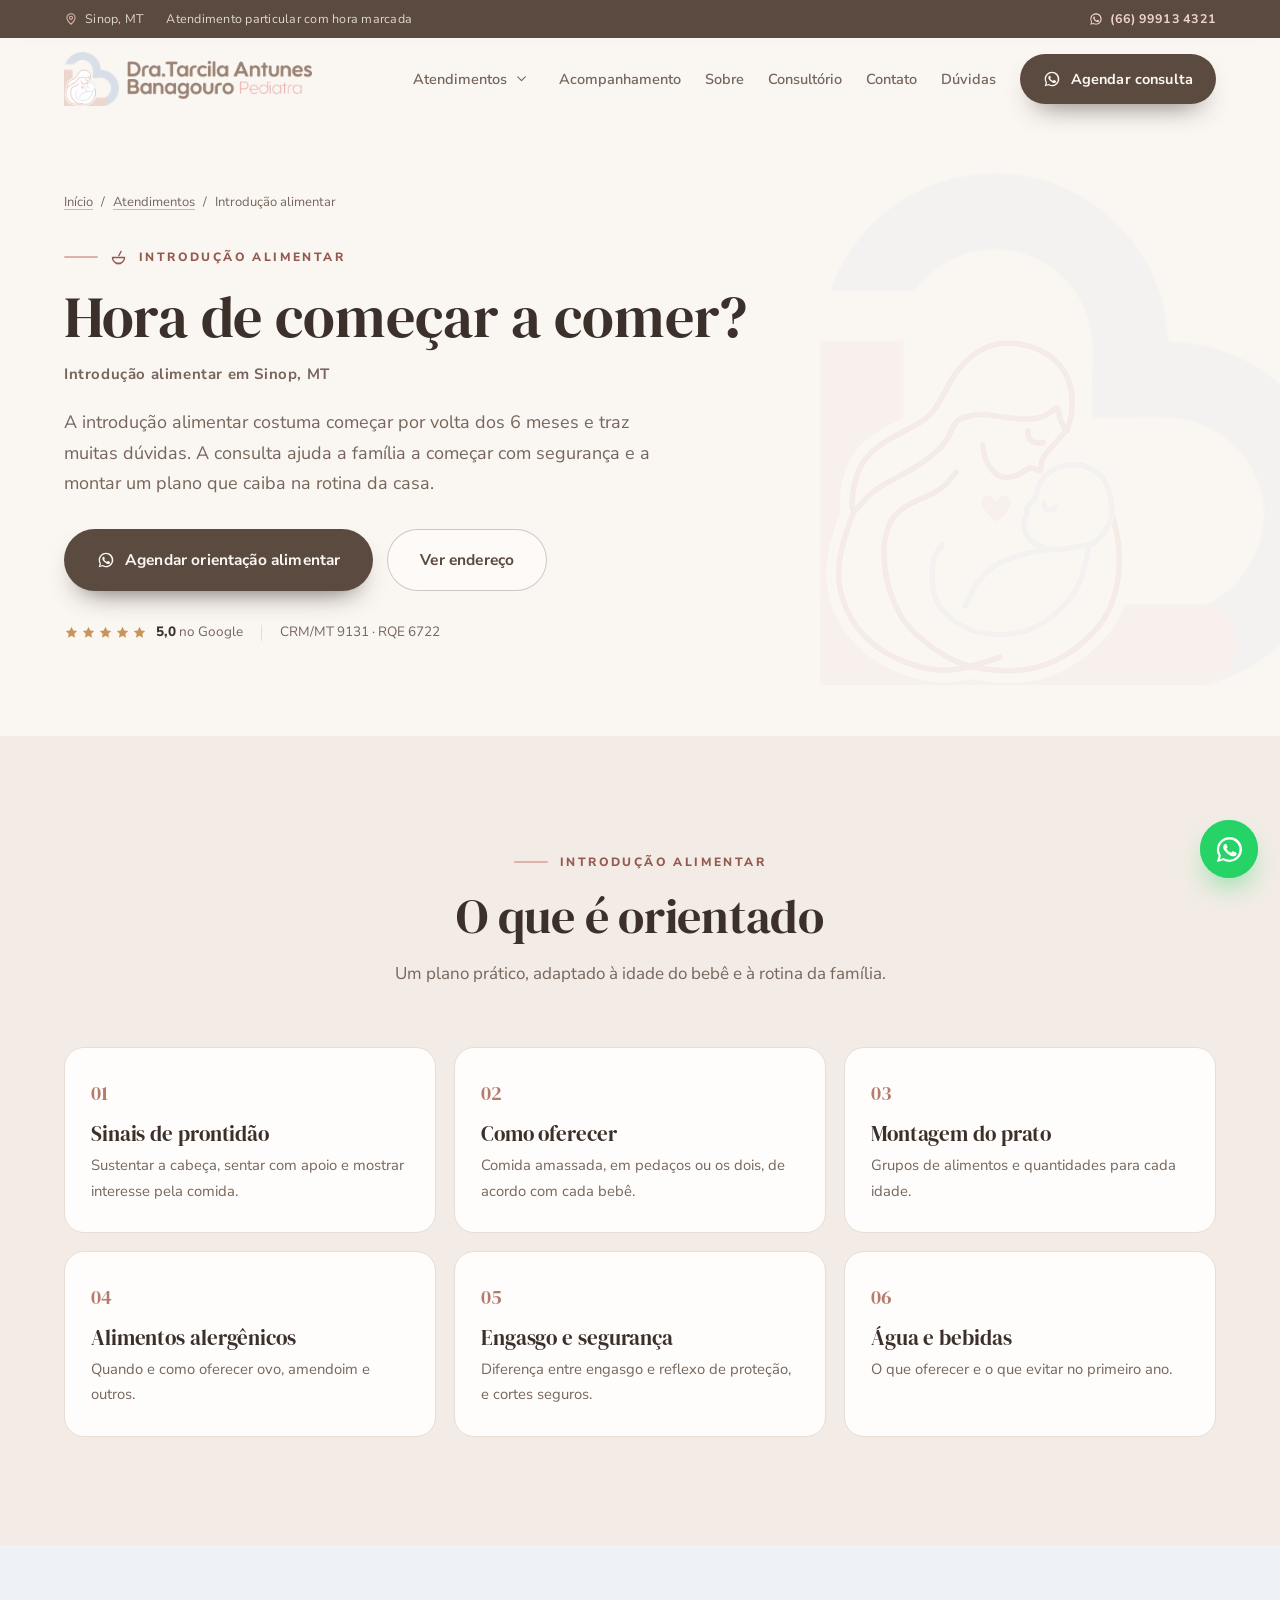
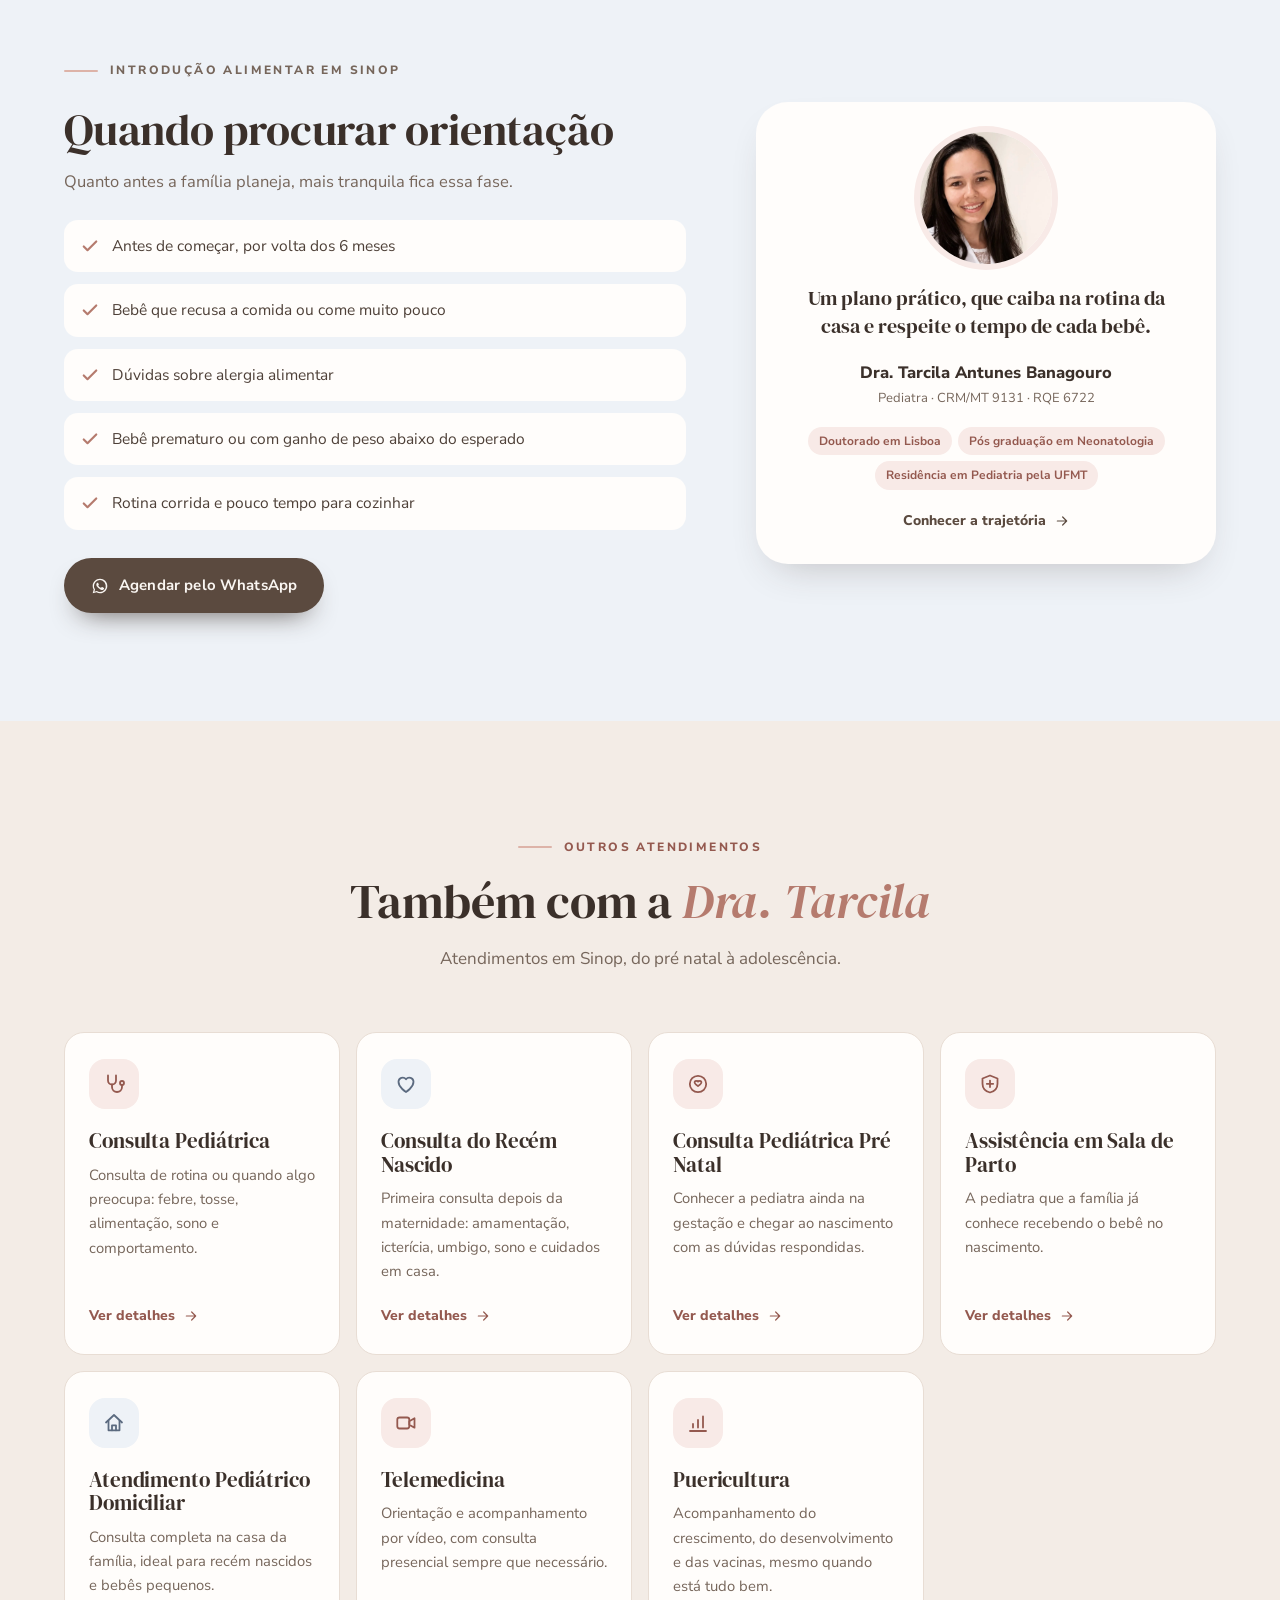
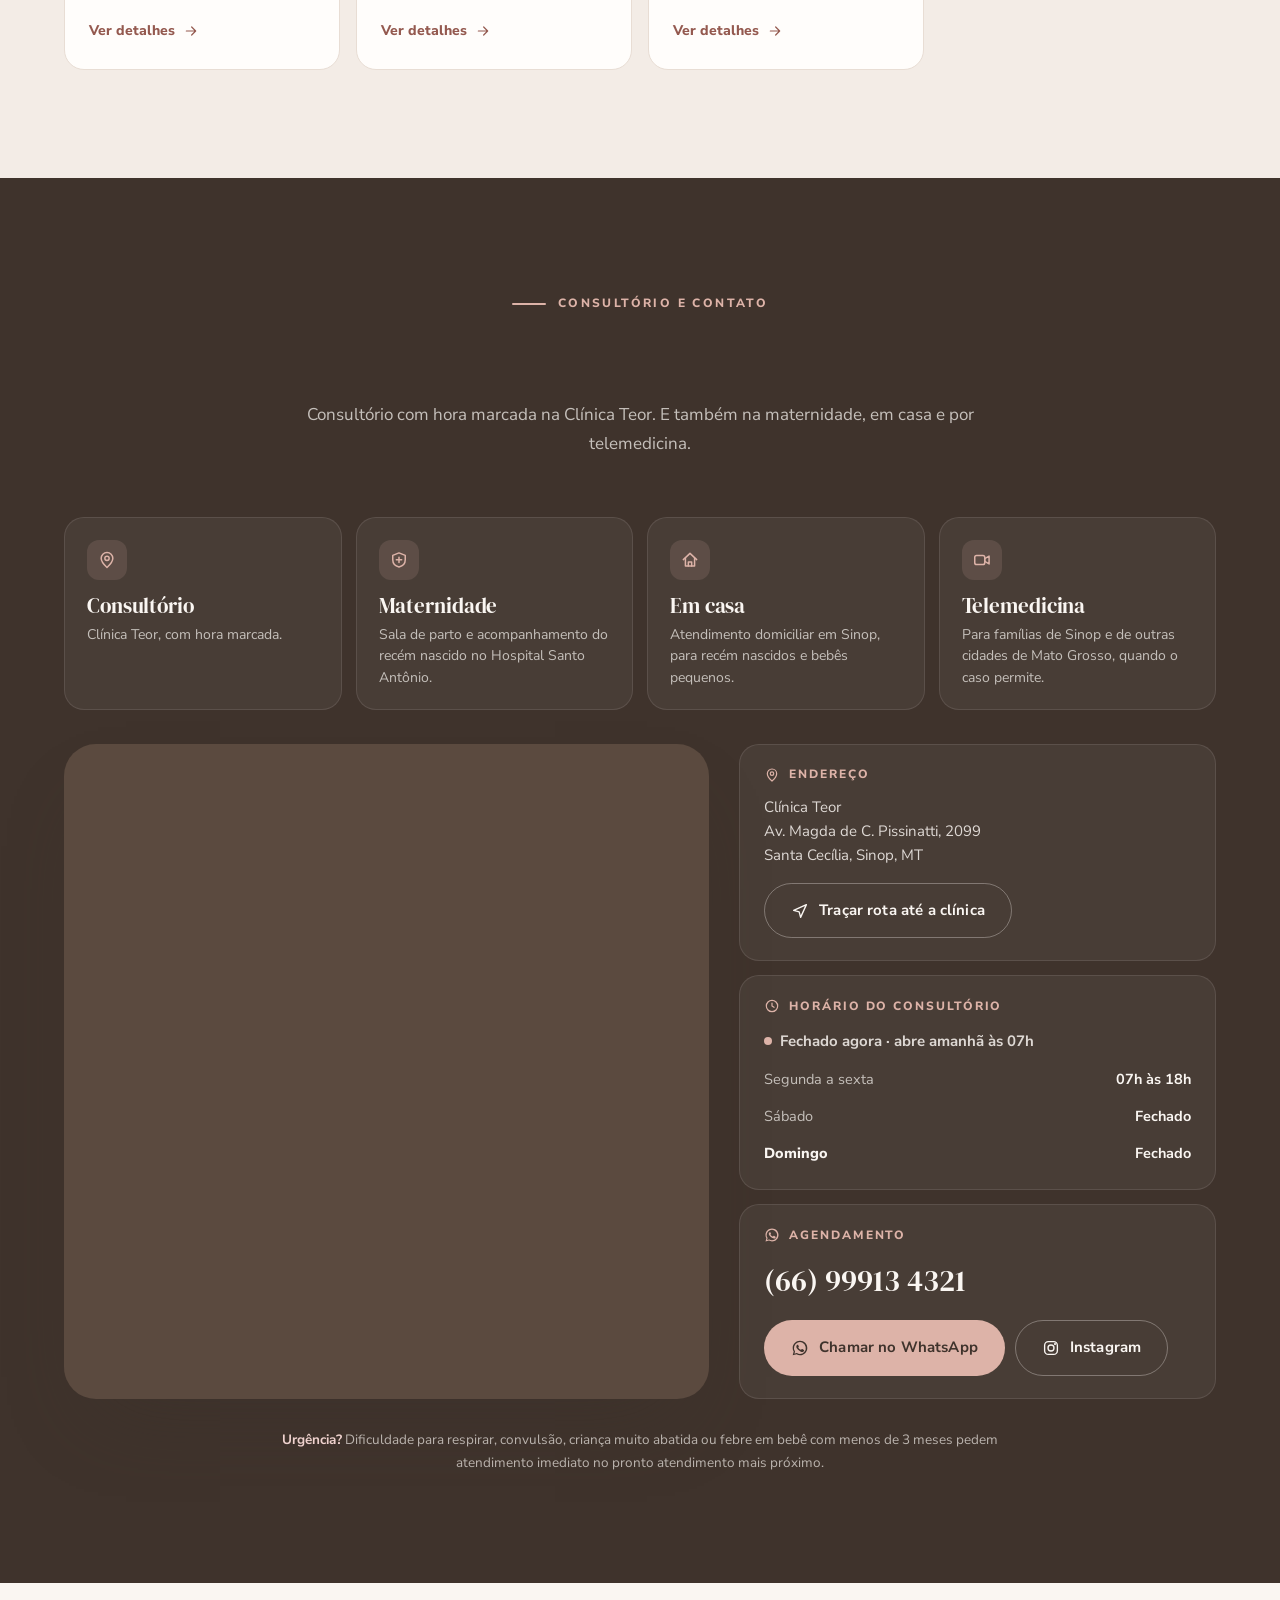
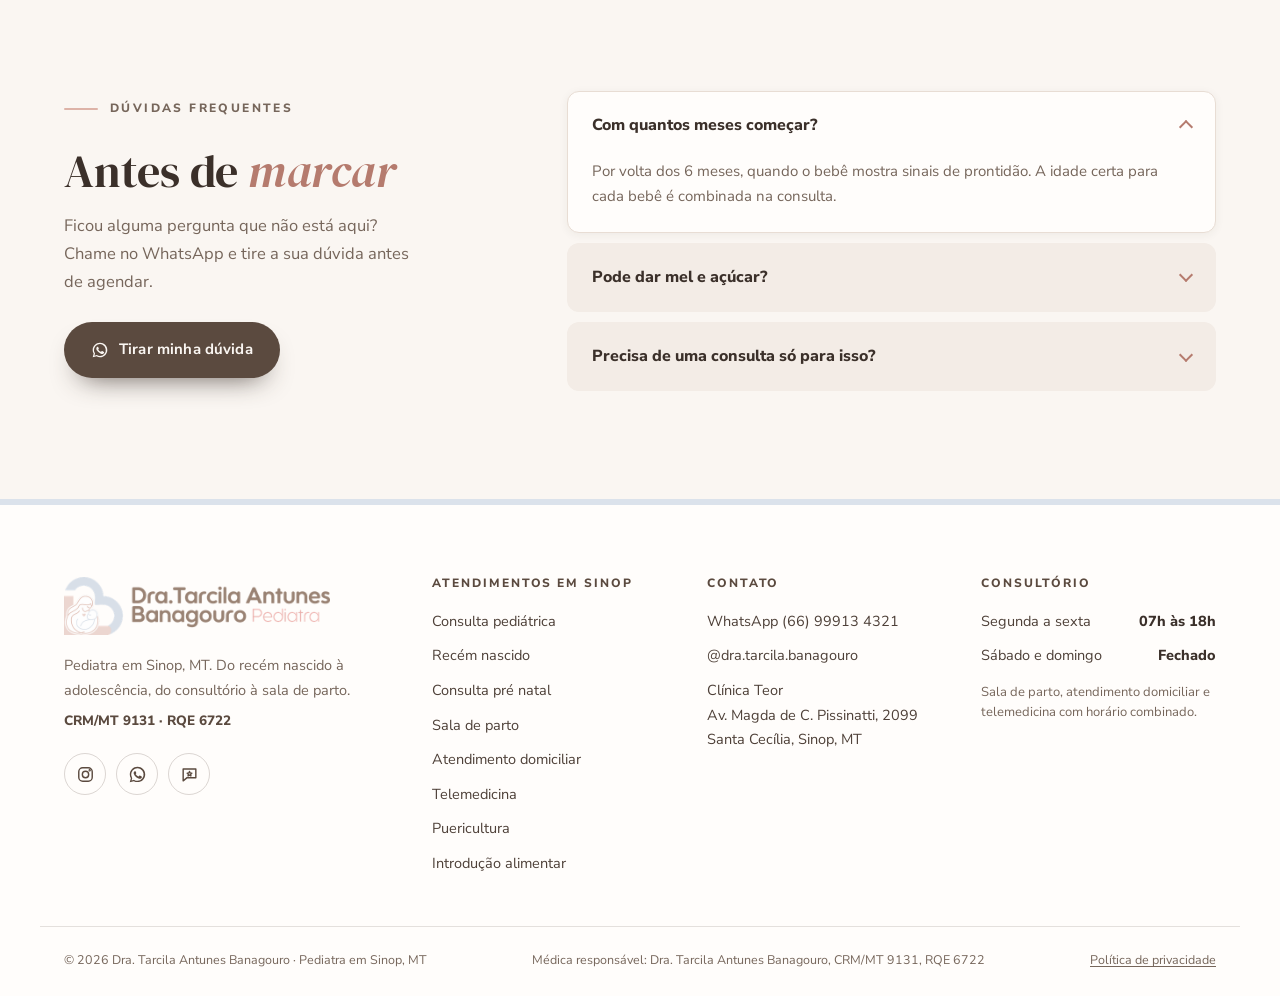
==== commit 5125a0e2: "Otimiza imagens e vídeo, adiciona política de privacidade e GEO Todas as fotos e os dois logos viram" ====
--- a/alimentacao/index.html
+++ b/alimentacao/index.html
@@ -3,10 +3,17 @@
 <head>
 <meta charset="utf-8">
 <meta name="viewport" content="width=device-width, initial-scale=1, viewport-fit=cover">
+<!-- Google Tag Manager -->
+<script>(function(w,d,s,l,i){w[l]=w[l]||[];w[l].push({'gtm.start':
+new Date().getTime(),event:'gtm.js'});var f=d.getElementsByTagName(s)[0],
+j=d.createElement(s),dl=l!='dataLayer'?'&l='+l:'';j.async=true;j.src=
+'https://www.googletagmanager.com/gtm.js?id='+i+dl;f.parentNode.insertBefore(j,f);
+})(window,document,'script','dataLayer','GTM-T77Z8QKZ');</script>
+<!-- End Google Tag Manager -->
 <title>Introdução Alimentar em Sinop MT | Pediatra Dra. Tarcila Antunes Banagouro</title>
 <meta name="description" content="Orientação de introdução alimentar em Sinop, MT: quando começar, sinais de prontidão, como oferecer e como montar o prato do bebê. Pediatra em Sinop.">
-<meta name="robots" content="noindex, nofollow">
-<link rel="canonical" href="https://www.dratarcilabanagouro.com.br/alimentacao/">
+<meta name="robots" content="index, follow, max-image-preview:large">
+<link rel="canonical" href="https://www.dratarcilapediatra.com.br/alimentacao/">
 <meta name="geo.region" content="BR-MT">
 <meta name="geo.placename" content="Sinop">
 <meta name="geo.position" content="-11.834095;-55.535219">
@@ -15,8 +22,8 @@
 <meta property="og:site_name" content="Dra. Tarcila Antunes Banagouro">
 <meta property="og:title" content="Introdução Alimentar em Sinop MT | Pediatra Dra. Tarcila Antunes Banagouro">
 <meta property="og:description" content="Orientação de introdução alimentar em Sinop, MT: quando começar, sinais de prontidão, como oferecer e como montar o prato do bebê. Pediatra em Sinop.">
-<meta property="og:url" content="https://www.dratarcilabanagouro.com.br/alimentacao/">
-<meta property="og:image" content="https://www.dratarcilabanagouro.com.br/assets/img/og.jpg">
+<meta property="og:url" content="https://www.dratarcilapediatra.com.br/alimentacao/">
+<meta property="og:image" content="https://www.dratarcilapediatra.com.br/assets/img/og.jpg">
 <meta property="og:image:width" content="1200">
 <meta property="og:image:height" content="630">
 <meta name="twitter:card" content="summary_large_image">
@@ -26,14 +33,18 @@
 <link rel="preconnect" href="https://fonts.googleapis.com">
 <link rel="preconnect" href="https://fonts.gstatic.com" crossorigin>
 <link rel="stylesheet" href="https://fonts.googleapis.com/css2?family=DM+Serif+Display:ital@0;1&family=Nunito+Sans:opsz,wght@6..12,400;6..12,600;6..12,700;6..12,800&display=swap">
-<link rel="stylesheet" href="/assets/style.css?v=03d309ae">
+<link rel="stylesheet" href="/assets/style.css?v=a2c23034">
 <script>document.documentElement.classList.add('js')</script>
-<script type="application/ld+json">{"@context": "https://schema.org", "@type": "Physician", "@id": "https://www.dratarcilabanagouro.com.br/#dra-tarcila", "name": "Dra. Tarcila Antunes Banagouro", "medicalSpecialty": "Pediatric", "description": "Pediatra em Sinop, MT. Consulta pediátrica, recém nascido, puericultura, consulta pré natal, sala de parto, atendimento domiciliar e telemedicina.", "url": "https://www.dratarcilabanagouro.com.br/", "image": "https://www.dratarcilabanagouro.com.br/assets/img/dra-tarcila-pediatra-sinop.jpg", "logo": "https://www.dratarcilabanagouro.com.br/assets/img/logo-simbolo.png", "telephone": "+5566999134321", "priceRange": "$$$", "address": {"@type": "PostalAddress", "streetAddress": "Av. Magda de C. Pissinatti, 2099, Clínica Teor", "addressLocality": "Sinop", "addressRegion": "MT", "postalCode": "78555-440", "addressCountry": "BR"}, "geo": {"@type": "GeoCoordinates", "latitude": -11.834095, "longitude": -55.535219}, "openingHoursSpecification": [{"@type": "OpeningHoursSpecification", "dayOfWeek": ["Monday", "Tuesday", "Wednesday", "Thursday", "Friday"], "opens": "07:00", "closes": "18:00"}], "areaServed": [{"@type": "City", "name": "Sinop"}, {"@type": "State", "name": "Mato Grosso"}], "hospitalAffiliation": {"@type": "Hospital", "name": "Hospital Santo Antônio", "address": {"@type": "PostalAddress", "addressLocality": "Sinop", "addressRegion": "MT", "addressCountry": "BR"}}, "alumniOf": [{"@type": "CollegeOrUniversity", "name": "UNIC"}, {"@type": "CollegeOrUniversity", "name": "Universidade Federal de Mato Grosso"}, {"@type": "CollegeOrUniversity", "name": "Universidade Católica Portuguesa"}], "availableService": [{"@type": "MedicalProcedure", "name": "Consulta Pediátrica"}, {"@type": "MedicalProcedure", "name": "Consulta do Recém Nascido"}, {"@type": "MedicalProcedure", "name": "Consulta Pediátrica Pré Natal"}, {"@type": "MedicalProcedure", "name": "Assistência em Sala de Parto"}, {"@type": "MedicalProcedure", "name": "Atendimento Pediátrico Domiciliar"}, {"@type": "MedicalProcedure", "name": "Telemedicina"}, {"@type": "MedicalProcedure", "name": "Puericultura"}, {"@type": "MedicalProcedure", "name": "Introdução Alimentar"}], "hasMap": "https://www.google.com/maps?cid=4104804225488390202", "sameAs": ["https://www.instagram.com/dra.tarcila.banagouro/", "https://www.google.com/maps?cid=4104804225488390202"], "isAcceptingNewPatients": true, "paymentAccepted": "Particular"}</script>
+<script type="application/ld+json">{"@context": "https://schema.org", "@type": "Physician", "@id": "https://www.dratarcilapediatra.com.br/#dra-tarcila", "name": "Dra. Tarcila Antunes Banagouro", "medicalSpecialty": "Pediatric", "description": "Pediatra em Sinop, MT. Consulta pediátrica, recém nascido, puericultura, consulta pré natal, sala de parto, atendimento domiciliar e telemedicina.", "url": "https://www.dratarcilapediatra.com.br/", "image": "https://www.dratarcilapediatra.com.br/assets/img/dra-tarcila-pediatra-sinop.webp", "logo": "https://www.dratarcilapediatra.com.br/assets/img/logo-simbolo.webp", "telephone": "+5566999134321", "priceRange": "$$$", "address": {"@type": "PostalAddress", "streetAddress": "Av. Magda de C. Pissinatti, 2099, Clínica Teor", "addressLocality": "Sinop", "addressRegion": "MT", "postalCode": "78555-440", "addressCountry": "BR"}, "geo": {"@type": "GeoCoordinates", "latitude": -11.834095, "longitude": -55.535219}, "openingHoursSpecification": [{"@type": "OpeningHoursSpecification", "dayOfWeek": ["Monday", "Tuesday", "Wednesday", "Thursday", "Friday"], "opens": "07:00", "closes": "18:00"}], "areaServed": [{"@type": "City", "name": "Sinop"}, {"@type": "State", "name": "Mato Grosso"}], "hospitalAffiliation": {"@type": "Hospital", "name": "Hospital Santo Antônio", "address": {"@type": "PostalAddress", "addressLocality": "Sinop", "addressRegion": "MT", "addressCountry": "BR"}}, "alumniOf": [{"@type": "CollegeOrUniversity", "name": "UNIC"}, {"@type": "CollegeOrUniversity", "name": "Universidade Federal de Mato Grosso"}, {"@type": "CollegeOrUniversity", "name": "Universidade Católica Portuguesa"}], "availableService": [{"@type": "MedicalProcedure", "name": "Consulta Pediátrica"}, {"@type": "MedicalProcedure", "name": "Consulta do Recém Nascido"}, {"@type": "MedicalProcedure", "name": "Consulta Pediátrica Pré Natal"}, {"@type": "MedicalProcedure", "name": "Assistência em Sala de Parto"}, {"@type": "MedicalProcedure", "name": "Atendimento Pediátrico Domiciliar"}, {"@type": "MedicalProcedure", "name": "Telemedicina"}, {"@type": "MedicalProcedure", "name": "Puericultura"}, {"@type": "MedicalProcedure", "name": "Introdução Alimentar"}], "hasMap": "https://www.google.com/maps?cid=4104804225488390202", "sameAs": ["https://www.instagram.com/dra.tarcila.banagouro/", "https://www.google.com/maps?cid=4104804225488390202"], "isAcceptingNewPatients": true, "paymentAccepted": "Particular"}</script>
 <script type="application/ld+json">{"@context": "https://schema.org", "@type": "FAQPage", "mainEntity": [{"@type": "Question", "name": "Com quantos meses começar?", "acceptedAnswer": {"@type": "Answer", "text": "Por volta dos 6 meses, quando o bebê mostra sinais de prontidão. A idade certa para cada bebê é combinada na consulta."}}, {"@type": "Question", "name": "Pode dar mel e açúcar?", "acceptedAnswer": {"@type": "Answer", "text": "Mel não deve ser oferecido antes de 1 ano, e o açúcar deve ser evitado até os 2 anos."}}, {"@type": "Question", "name": "Precisa de uma consulta só para isso?", "acceptedAnswer": {"@type": "Answer", "text": "Pode ser parte da consulta de rotina ou uma consulta dedicada, quando a família quer um plano mais detalhado."}}]}</script>
-<script type="application/ld+json">{"@context": "https://schema.org", "@type": "BreadcrumbList", "itemListElement": [{"@type": "ListItem", "position": 1, "name": "Início", "item": "https://www.dratarcilabanagouro.com.br/"}, {"@type": "ListItem", "position": 2, "name": "Introdução alimentar", "item": "https://www.dratarcilabanagouro.com.br/alimentacao/"}]}</script>
-<script type="application/ld+json">{"@context": "https://schema.org", "@type": "MedicalWebPage", "name": "Introdução Alimentar em Sinop MT | Pediatra Dra. Tarcila Antunes Banagouro", "url": "https://www.dratarcilabanagouro.com.br/alimentacao/", "inLanguage": "pt-BR", "about": {"@type": "MedicalProcedure", "name": "Introdução Alimentar"}, "author": {"@id": "https://www.dratarcilabanagouro.com.br/#dra-tarcila"}, "reviewedBy": {"@id": "https://www.dratarcilabanagouro.com.br/#dra-tarcila"}, "audience": {"@type": "PeopleAudience", "geographicArea": {"@type": "City", "name": "Sinop"}}}</script>
+<script type="application/ld+json">{"@context": "https://schema.org", "@type": "BreadcrumbList", "itemListElement": [{"@type": "ListItem", "position": 1, "name": "Início", "item": "https://www.dratarcilapediatra.com.br/"}, {"@type": "ListItem", "position": 2, "name": "Introdução alimentar", "item": "https://www.dratarcilapediatra.com.br/alimentacao/"}]}</script>
+<script type="application/ld+json">{"@context": "https://schema.org", "@type": "MedicalWebPage", "name": "Introdução Alimentar em Sinop MT | Pediatra Dra. Tarcila Antunes Banagouro", "url": "https://www.dratarcilapediatra.com.br/alimentacao/", "inLanguage": "pt-BR", "about": {"@type": "MedicalProcedure", "name": "Introdução Alimentar"}, "author": {"@id": "https://www.dratarcilapediatra.com.br/#dra-tarcila"}, "reviewedBy": {"@id": "https://www.dratarcilapediatra.com.br/#dra-tarcila"}, "audience": {"@type": "PeopleAudience", "geographicArea": {"@type": "City", "name": "Sinop"}}}</script>
 </head>
 <body>
+<!-- Google Tag Manager (noscript) -->
+<noscript><iframe src="https://www.googletagmanager.com/ns.html?id=GTM-T77Z8QKZ"
+height="0" width="0" style="display:none;visibility:hidden"></iframe></noscript>
+<!-- End Google Tag Manager (noscript) -->
 <a class="skip" href="#conteudo">Ir para o conteúdo</a>
 <div class="progress" aria-hidden="true"><span id="progress"></span></div>
 <svg width="0" height="0" style="position:absolute" aria-hidden="true" focusable="false">
@@ -69,7 +80,7 @@
 <header class="header" id="header">
   <div class="wrap header-in">
     <a class="brand" href="/" aria-label="Dra. Tarcila Antunes Banagouro, pediatra em Sinop. Página inicial">
-      <img src="/assets/img/logo-horizontal.png" alt="" width="303" height="66">
+      <img src="/assets/img/logo-horizontal.webp" alt="" width="303" height="66">
     </a>
     <nav class="nav" id="nav" aria-label="Principal">
       <div class="nav-item has-sub">
@@ -90,7 +101,7 @@
 <main id="conteudo">
 <section class="hero hero-sub">
   <div class="hero-pattern" aria-hidden="true"></div>
-  <img class="hero-mark" src="/assets/img/logo-simbolo.png" alt="" aria-hidden="true" width="512" height="504">
+  <img class="hero-mark" src="/assets/img/logo-simbolo.webp" alt="" aria-hidden="true" width="512" height="504">
   <div class="wrap">
     <div class="hero-copy hero-copy-sub">
       <nav class="crumbs reveal" aria-label="Você está em"><a href="/">Início</a><span aria-hidden="true">/</span><a href="/#atendimentos">Atendimentos</a><span aria-hidden="true">/</span><span aria-current="page">Introdução alimentar</span></nav>
@@ -145,7 +156,7 @@
       <a class="btn btn-1 reveal d3" href="https://wa.me/5566999134321?text=Ol%C3%A1%21%20Vim%20pelo%20site%20e%20gostaria%20de%20agendar%20uma%20orienta%C3%A7%C3%A3o%20de%20introdu%C3%A7%C3%A3o%20alimentar%20com%20a%20Dra.%20Tarcila." target="_blank" rel="noopener"><svg class="ic fill" aria-hidden="true" focusable="false"><use href="#i-wa"></use></svg>Agendar pelo WhatsApp</a>
     </div>
     <aside class="medica reveal d2" aria-label="Sobre a pediatra">
-      <img src="/assets/img/dra-tarcila-pediatra-sinop.jpg" alt="Dra. Tarcila Antunes Banagouro" width="780" height="975" loading="lazy">
+      <img src="/assets/img/dra-tarcila-pediatra-sinop.webp" alt="Dra. Tarcila Antunes Banagouro" width="780" height="975" loading="lazy">
       <blockquote><p>Um plano prático, que caiba na rotina da casa e respeite o tempo de cada bebê.</p></blockquote>
       <p class="medica-nome">Dra. Tarcila Antunes Banagouro</p>
       <p class="medica-crm">Pediatra · CRM/MT 9131 · RQE 6722</p>
@@ -291,7 +302,7 @@
 <footer class="footer">
   <div class="wrap footer-in">
     <div class="foot-brand">
-      <a href="/" aria-label="Dra. Tarcila Antunes Banagouro, página inicial"><img src="/assets/img/logo-horizontal.png" alt="Dra. Tarcila Antunes Banagouro, pediatra" width="303" height="66" loading="lazy"></a>
+      <a href="/" aria-label="Dra. Tarcila Antunes Banagouro, página inicial"><img src="/assets/img/logo-horizontal.webp" alt="Dra. Tarcila Antunes Banagouro, pediatra" width="303" height="66" loading="lazy"></a>
       <p>Pediatra em Sinop, MT. Do recém nascido à adolescência, do consultório à sala de parto.</p>
       <p class="foot-crm">CRM/MT 9131 · RQE 6722</p>
       <div class="socials">
@@ -324,6 +335,7 @@
   <div class="wrap foot-bottom">
     <span>© <span id="ano">2026</span> Dra. Tarcila Antunes Banagouro · Pediatra em Sinop, MT</span>
     <span>Médica responsável: Dra. Tarcila Antunes Banagouro, CRM/MT 9131, RQE 6722</span>
+    <a href="/privacidade/">Política de privacidade</a>
   </div>
 </footer>
 <a class="wa-float" href="https://wa.me/5566999134321?text=Ol%C3%A1%21%20Vim%20pelo%20site%20e%20gostaria%20de%20agendar%20uma%20consulta%20com%20a%20Dra.%20Tarcila." target="_blank" rel="noopener" aria-label="Agendar pelo WhatsApp"><svg class="ic fill" aria-hidden="true" focusable="false"><use href="#i-wa"></use></svg><span class="wa-pulse" aria-hidden="true"></span></a>
--- a/assets/style.css
+++ b/assets/style.css
@@ -60,6 +60,12 @@
 
 .wrap{width:100%;max-width:var(--wrap);margin:0 auto;padding:0 24px}
 .section{padding:108px 0}
+
+.section.legal{padding-top:0}
+.legal-in{max-width:720px}
+.legal-in h2{font-size:24px;margin:40px 0 14px}
+.legal-in h2:first-child{margin-top:0}
+.legal-in p{color:var(--tinta);line-height:1.7;margin:0 0 16px;max-width:68ch}
 
 .ic{width:1em;height:1em;fill:none;stroke:currentColor;stroke-width:1.8;stroke-linecap:round;stroke-linejoin:round;flex-shrink:0}
 .ic.fill{fill:currentColor;stroke:none}
@@ -445,6 +451,8 @@
 .hours b{font-weight:800;color:var(--espresso)}
 .foot-note{margin-top:14px;font-size:13px;color:var(--suave);line-height:1.55}
 .foot-bottom{display:flex;justify-content:space-between;flex-wrap:wrap;gap:10px;padding-top:22px;padding-bottom:26px;border-top:1px solid rgba(91,74,63,.16);font-size:12.5px;color:var(--suave)}
+.foot-bottom a{text-decoration:underline;text-underline-offset:2px}
+.foot-bottom a:hover{color:var(--taupe-esc)}
 
 /* ═══ WHATSAPP FLUTUANTE ═══ */
 .wa-float{position:fixed;right:22px;bottom:22px;z-index:110;width:58px;height:58px;border-radius:50%;background:#25D366;color:#fff;display:grid;place-items:center;box-shadow:0 14px 30px -10px rgba(37,211,102,.7);transition:transform .35s var(--ease)}
